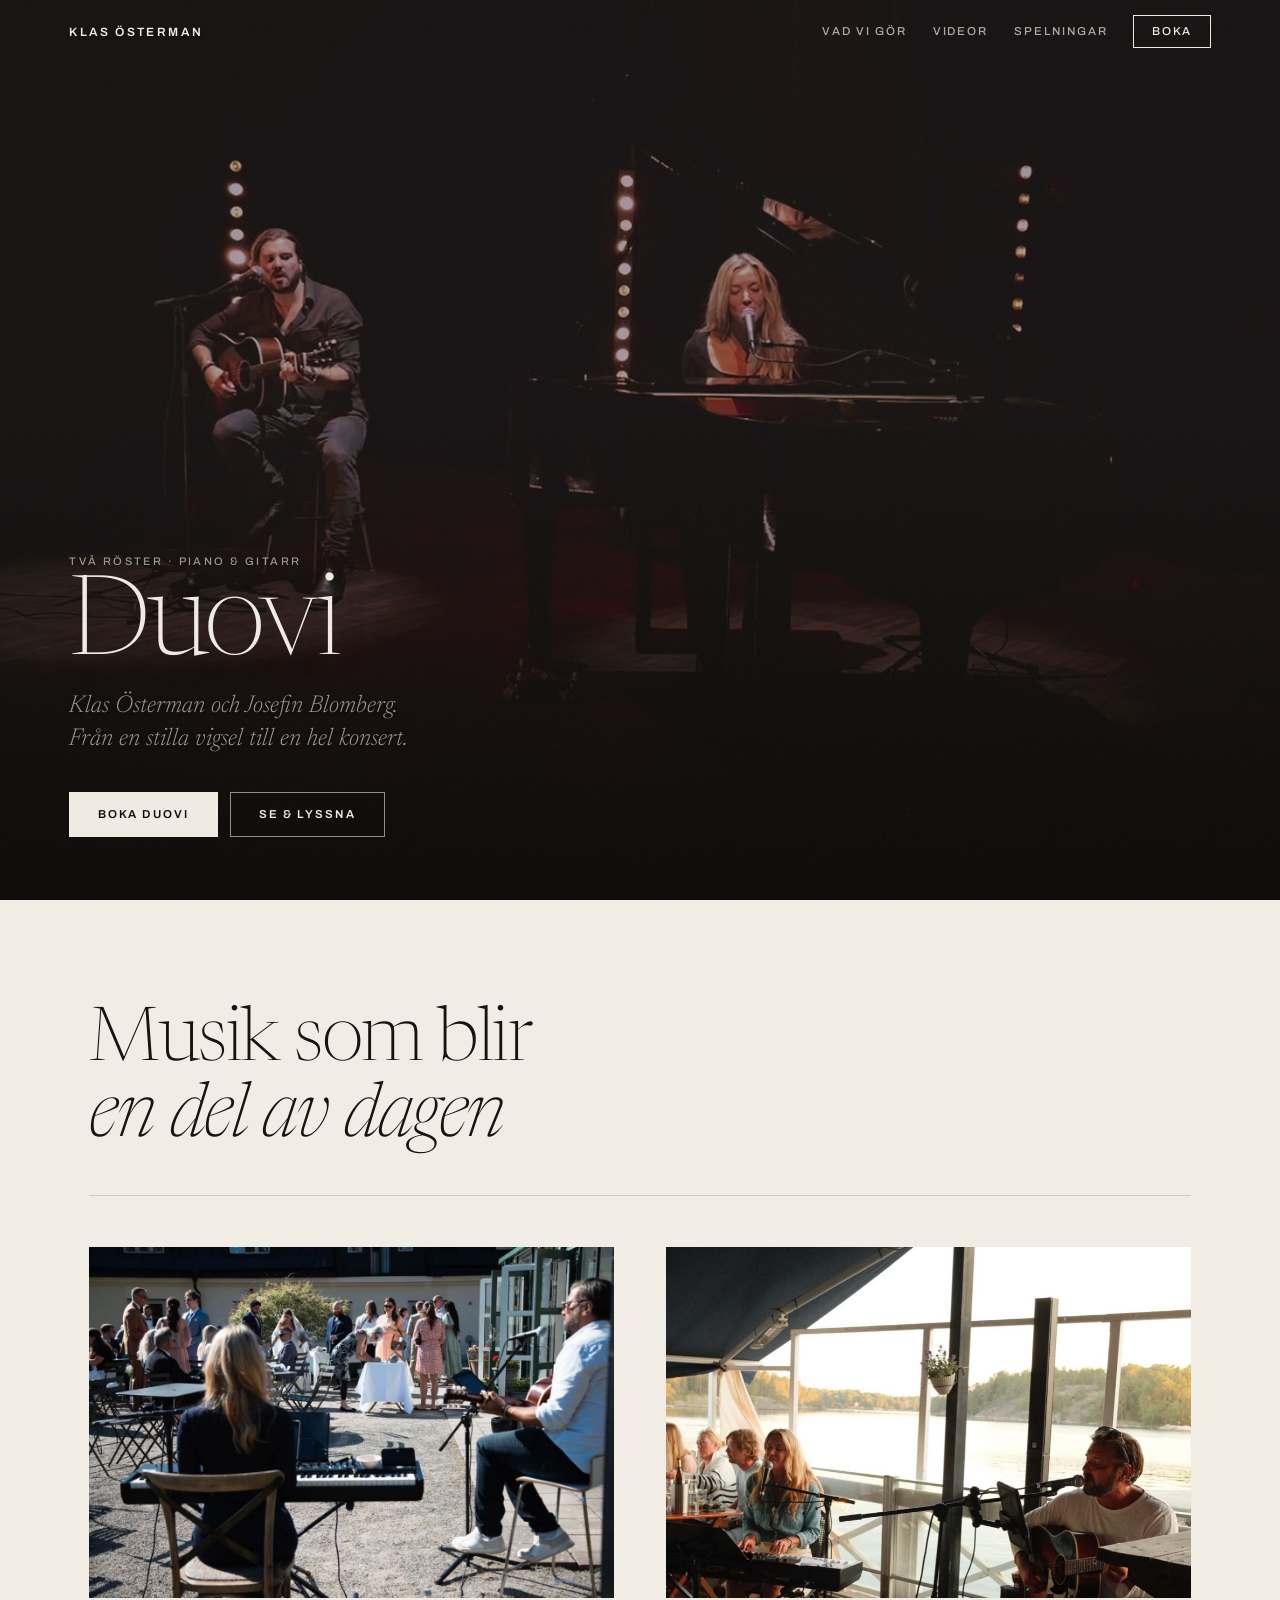
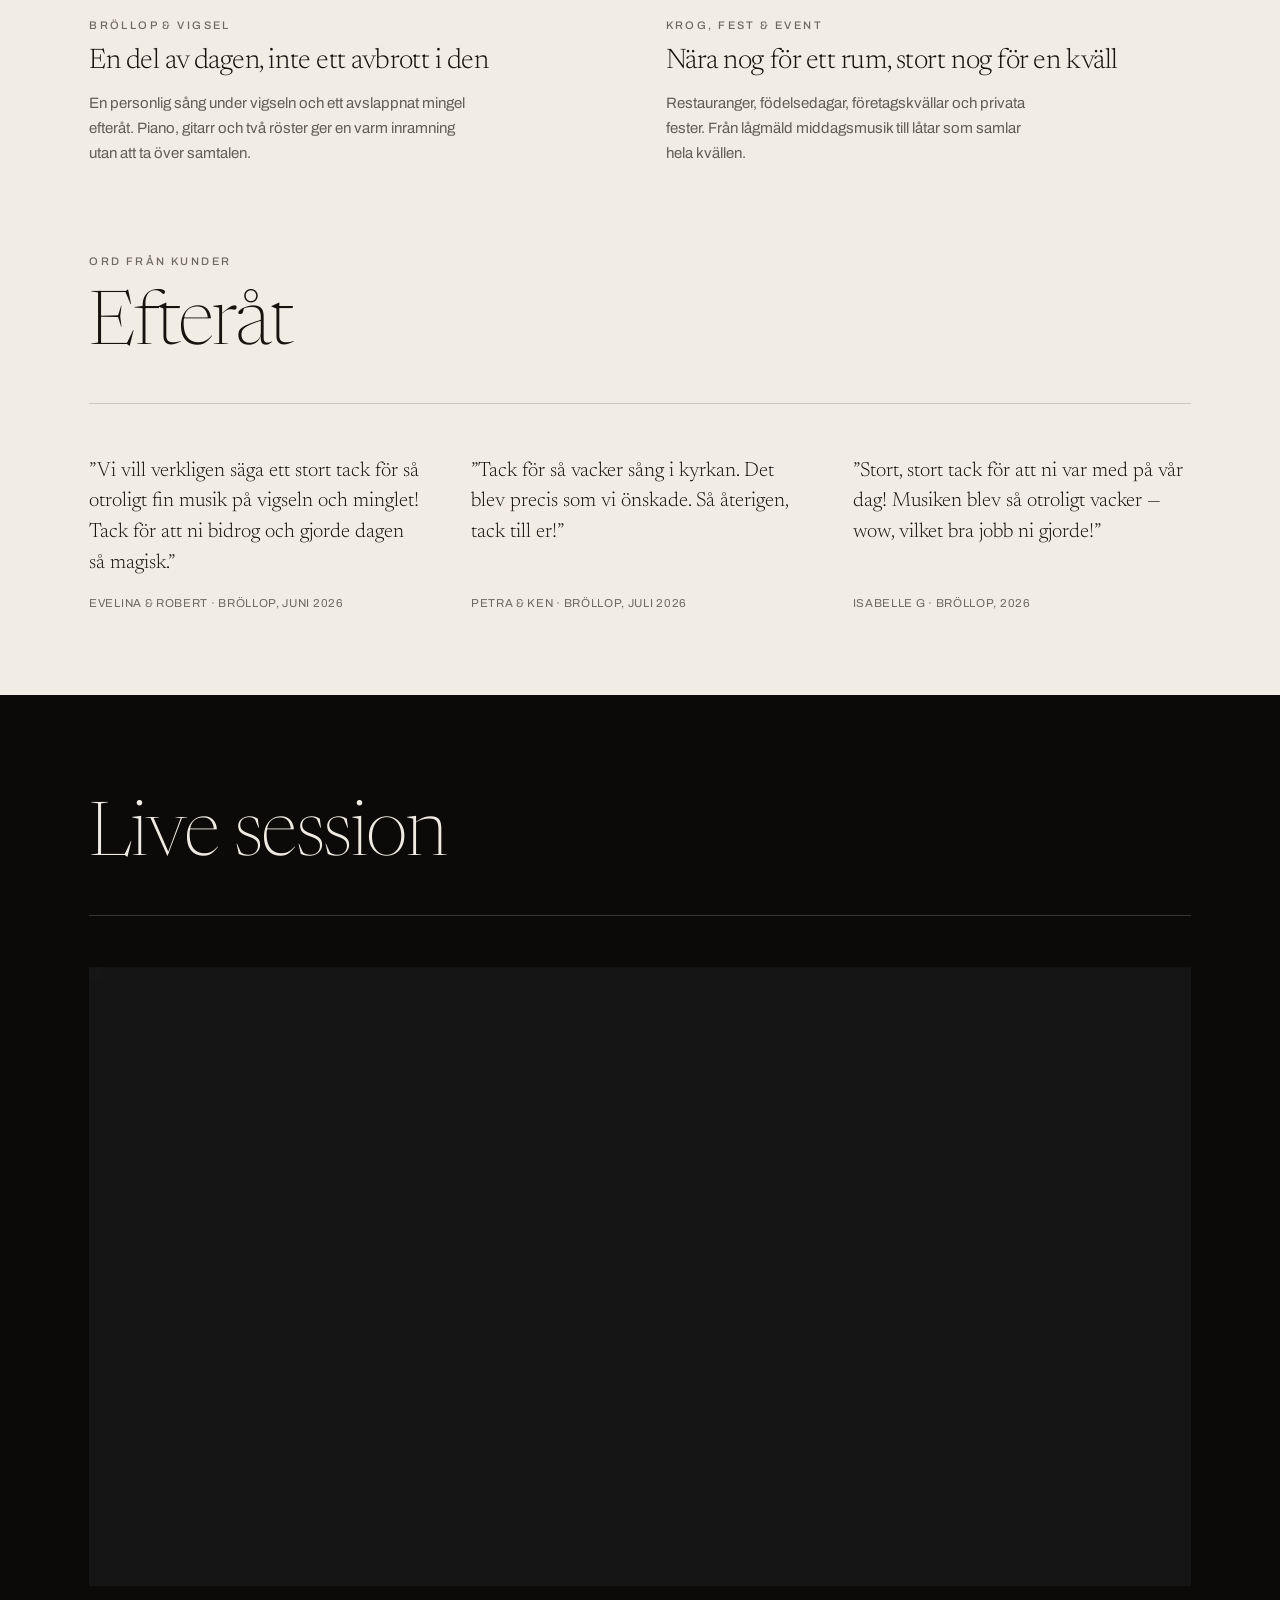
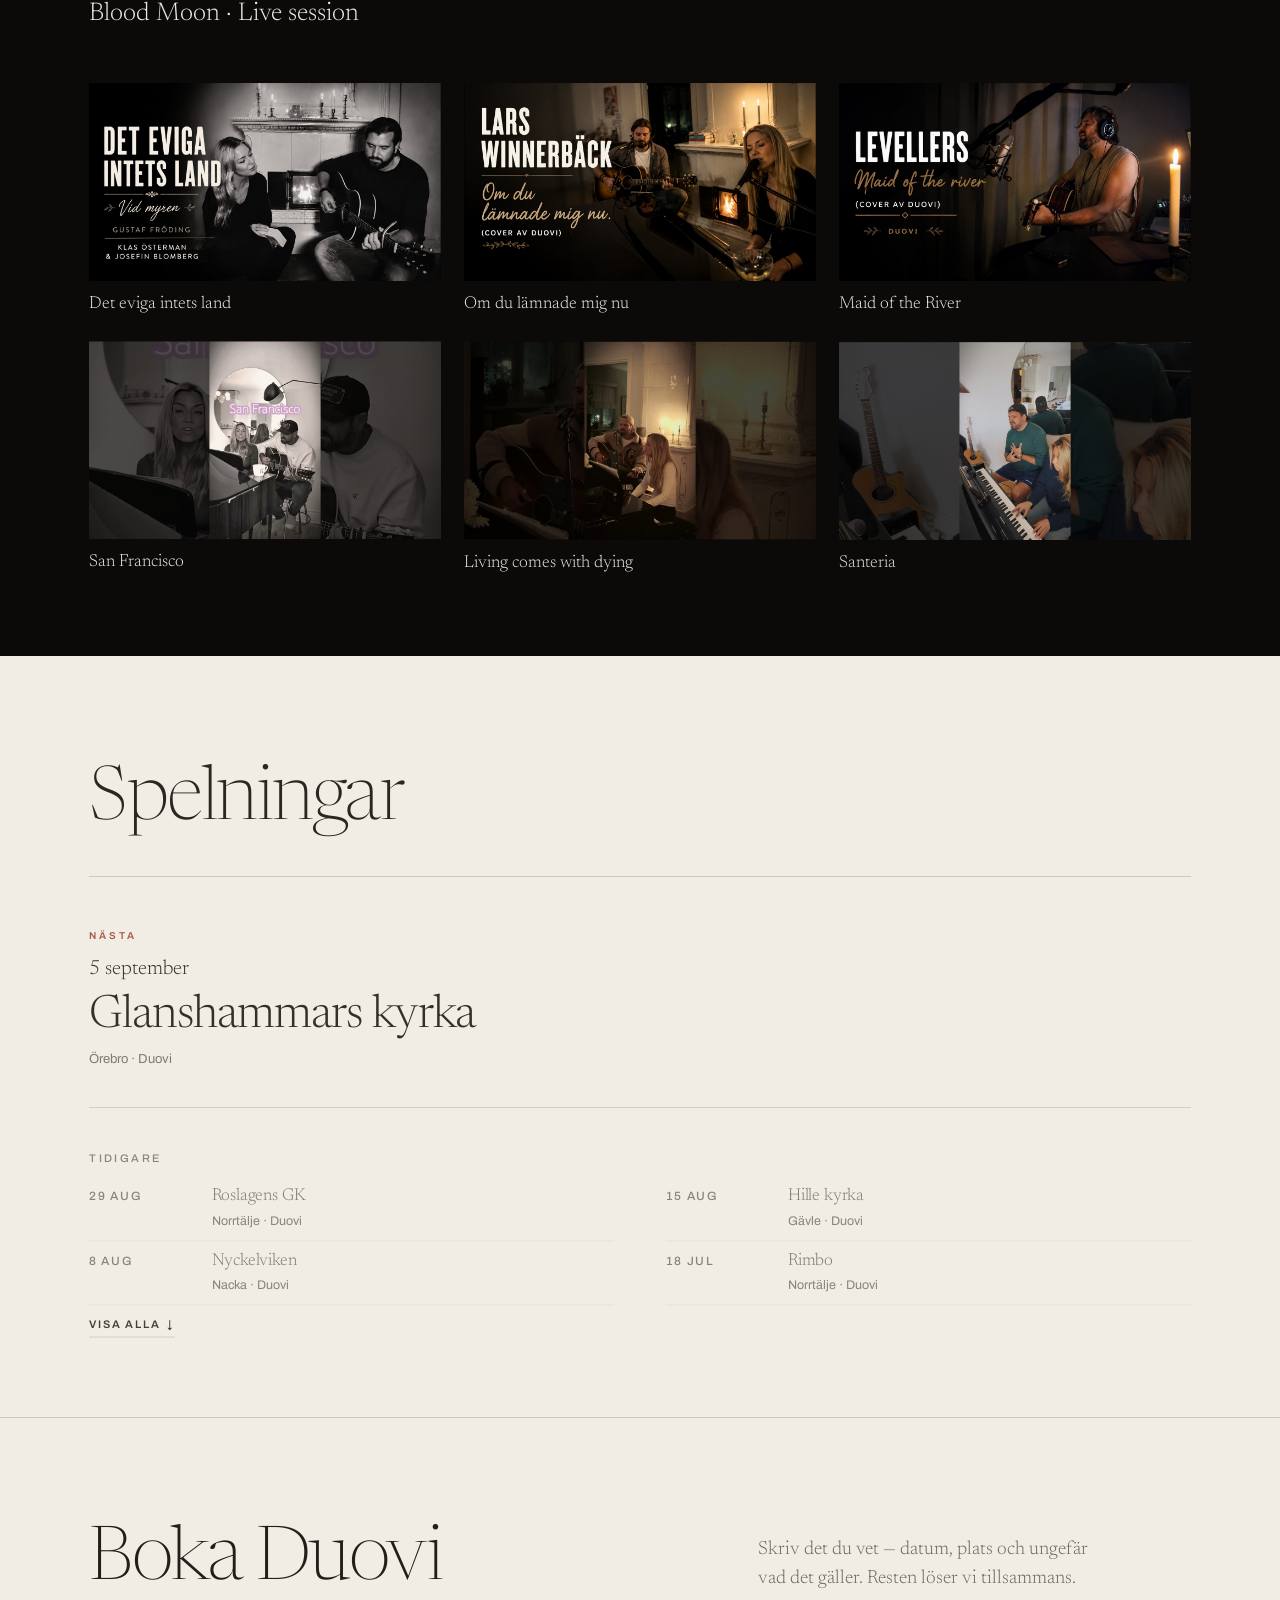
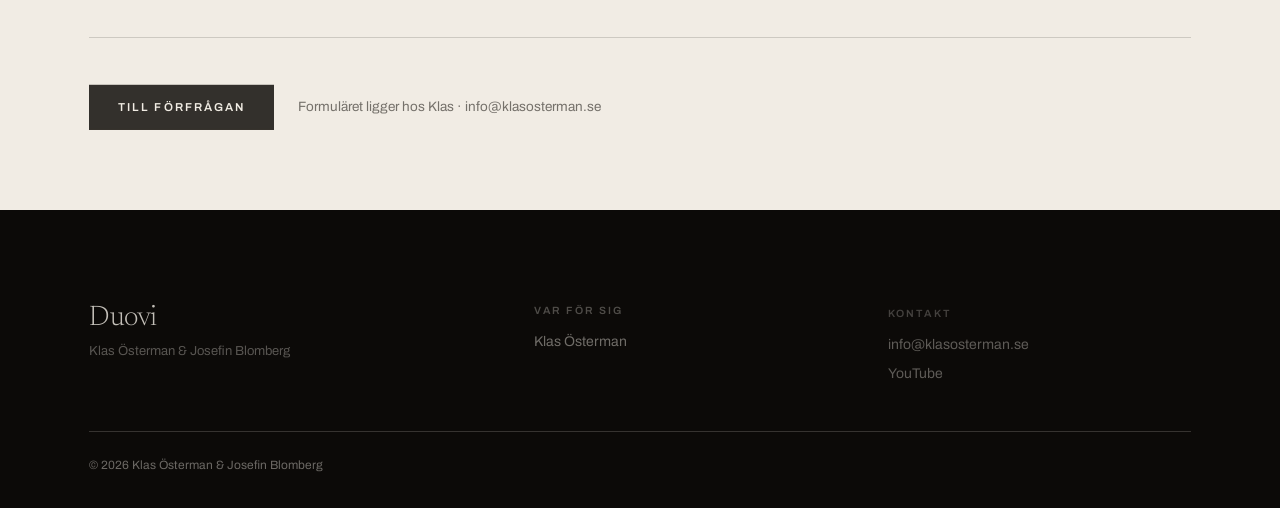
==== duo/index.html @ 9a435660 "Förenkla videostarten för Safari" ====
<!doctype html>
<!-- byggd ur mockups/duovi_m3.html · m3 · 2026-09-04T09:48:14.513Z -->
<!-- ============================================================================
     DUOVI — egen sida, i G:s formspråk.
     Joachim 2026-09-02, alternativ 1: "Duovi får en egen sida som båda
     artistsidorna länkar till." Fallen, citaten, de sex videorna och platserna
     bor här, en gång. Klas sida (kvall.html) har ett kort kapitel som pekar hit.
     Josefins sida är inte vår; när den finns länkar den hit på samma sätt.

     Huvudet (<head>) och skriptet är kvall.html:s ORDAGRANT — ändras de där ska
     de ändras här. Sidans egna regler ligger i ett andra <style>-block.
     Formuläret finns en gång, på Klas sida: kvall.html?form=Duovi#boka förväljer
     Duovi i "Önskat liveformat".
     Checken körs med   MALFIL=mockups/duovi.html node scripts/check.js
============================================================================ -->
<html lang="sv">
<head>
<meta charset="utf-8">
<meta name="viewport" content="width=device-width, initial-scale=1">
<title>Duovi — Klas Österman & Josefin Blomberg</title>
<meta name="description" content="Duovi — Klas Österman och Josefin Blomberg. Två röster, piano och gitarr. Bröllop, konsert, krog och event.">
<link rel="canonical" href="https://klasosterman.se/duovi/">
<link rel="icon" href="data:image/svg+xml,%3Csvg xmlns='http://www.w3.org/2000/svg' viewBox='0 0 32 32'%3E%3Crect width='32' height='32' fill='%230e0b09'/%3E%3Ctext x='16' y='24' font-family='Georgia,serif' font-size='23' fill='%23efe7d9' text-anchor='middle'%3EK%3C/text%3E%3C/svg%3E">
<link rel="stylesheet" href="../fonts/fonts.css">
<link rel="stylesheet" href="../fonts/fonts-b.css">
<style>
/* ===========================================================================
   1. GRUNDEN
   =========================================================================== */
:root{
  /* PAPPER & FILM — F:s färger, F:s växling. Joachim 2026-09-02: "Kombinationen
     av vita och svarta sektioner är väldigt ren, och jag gillar färgerna. Kan vi
     rikta vår sida mer åt det?" Talen nedan är F:s (mockups/omslag.html) ordagrant:
     varmt papper, varmt bläck, filmsvärta, och Klas egen terrakotta i två lägen —
     --ackd mätt ur duovi-scen.jpg (på film), --ack samma kulörton mörkad tills
     den bär text på papper.

     Filmen är förvalet (body). En sektion med klassen .pap vänder tokens till
     papper — se regeln under .sek. Komponenterna använder bara tokens, så samma
     CSS ritar båda. Undantaget är Spotify-plattan, som är svart på båda. */
  --mork:#0c0a08;
  --natt:var(--mork);
  --natt2:#161210;
  --ljusf:#f1ece4;                  /* film-ljuset, vänds aldrig (plattan) */
  --ljus:var(--ljusf);
  --ljus2:rgba(241,236,228,.62);
  --ljus3:rgba(241,236,228,.42);
  --lin:rgba(241,236,228,.18);
  --lin2:rgba(241,236,228,.09);
  --ackd:#b4786c;
  --glod:var(--ackd);

  --pap:#f1ece4;
  --pap2:#e8e1d6;
  --ink:#17130f;
  --ink2:rgba(23,19,15,.66);
  --ink3:rgba(23,19,15,.6);   /* F har .44 — 2,84:1 på papper; .6 bär 10,5 px */
  --linp:rgba(23,19,15,.16);
  --linp2:rgba(23,19,15,.09);
  --linp3:rgba(23,19,15,.065);      /* Tidigare-listans radlinjer: tio på ett ställe, ett steg svagare */
  --ack:#a0442f;

  --disp:'Newsreader',Georgia,'Times New Roman',serif;   /* B:s snitt, förval sedan 2026-09-03 */
  --blk:'Archivo Black','Archivo',Impact,sans-serif;
  --ui:'Archivo','Helvetica Neue',Helvetica,Arial,sans-serif;

  --max:1240px;
  --gut:clamp(20px,5.4vw,72px);
  --kant:max(var(--gut),calc((100vw - var(--max)) / 2 + var(--gut)));
  --skarv:clamp(60px,6.5vw,104px);
  --hdr:64px;
}

*{box-sizing:border-box}
/* Nativa hash-hopp (reduced motion, duovi → kvall.html#boka) ska inte landa under den fasta headern. */
section[id]{scroll-margin-top:var(--hdr)}
html{-webkit-text-size-adjust:100%}
body{
  margin:0;background:var(--natt);color:var(--ljus);
  font:400 16px/1.7 var(--ui);
  -webkit-font-smoothing:antialiased;-moz-osx-font-smoothing:grayscale;
  overflow-x:hidden;
}
img,video{display:block;max-width:100%;height:auto}
a{color:inherit;text-decoration:none}
button{font:inherit;color:inherit;background:none;border:0;padding:0;cursor:pointer}
::selection{background:var(--glod);color:var(--natt)}
:focus-visible{outline:2px solid var(--glod);outline-offset:3px}

/* Korn: rasterad bricka, inget blend-mode — samma skäl som i F, jankgrinden. */
.korn{position:fixed;inset:0;z-index:90;pointer-events:none;opacity:.05;
  background-image:url("data:image/svg+xml,%3Csvg xmlns='http://www.w3.org/2000/svg' width='160' height='160'%3E%3Cfilter id='n'%3E%3CfeTurbulence type='fractalNoise' baseFrequency='.86' numOctaves='3' stitchTiles='stitch'/%3E%3C/filter%3E%3Crect width='160' height='160' filter='url(%23n)'/%3E%3C/svg%3E")}

.wrap{max-width:var(--max);margin:0 auto;padding:0 var(--gut)}
.sek{padding:var(--skarv) 0}
/* PAPPERSSEKTIONEN. Vänder tokens; ingen komponent behöver egna pappersregler. */
.pap{--natt:var(--pap);--natt2:var(--pap2);--ljus:var(--ink);--ljus2:var(--ink2);
  --ljus3:var(--ink3);--lin:var(--linp);--lin2:var(--linp2);--glod:var(--ack);
  background:var(--natt);color:var(--ljus)}
.pap ::selection{background:var(--ink);color:var(--pap)}
/* Två pappersark efter varandra (Live → Om, som F:s Bio → Boka) skiljs av en hårlinje. */
.pap + .pap{border-top:1px solid var(--linp)}

/* ===========================================================================
   2. TYPOGRAFISKA ROLLER
   Fraunces bär rubriker, namn, citat och ingresser. Archivo bär allt som ska
   göras: menyn, etiketter, brödtext, knappar. Kursiven är Fraunces enda
   betoning och används en gång per rubrik, aldrig i löptext.
   =========================================================================== */
.et{display:block;font:500 11px/1 var(--ui);letter-spacing:.22em;text-transform:uppercase;
  color:var(--ljus3)}
.rub{margin:.3em 0 0;font:200 clamp(40px,5.8vw,78px)/1.02 var(--disp);letter-spacing:-.02em;
  text-wrap:balance}   /* "Samma låtar, / tre uppsättningar" — inte "tre / uppsättningar" */
.rub em{font-style:italic;font-weight:200}
.ing{margin:0;font:300 clamp(18px,1.5vw,21px)/1.5 var(--disp);color:var(--ljus2);max-width:44ch;
  text-wrap:balance}
.shd{display:grid;grid-template-columns:1fr minmax(240px,.7fr);gap:18px clamp(24px,4vw,64px);
  align-items:end;padding-bottom:clamp(24px,3vw,40px);border-bottom:1px solid var(--lin)}
.shd .ing{padding-bottom:.35em}

/* ===========================================================================
   3. HEADER
   =========================================================================== */
#hdr{position:fixed;top:0;left:0;right:0;z-index:70;height:var(--hdr);
  display:flex;align-items:center;gap:20px;padding:0 var(--gut);   /* kanten, inte spalten — Klas 2026-09-04: texten ner till vänster som i A */
  border-bottom:1px solid transparent;
  transition:background .5s ease,border-color .5s ease}
/* F:s regel: papper över allt efter heron — även över filmbanden. */
#hdr.fast{background:var(--pap);color:var(--ink);border-bottom-color:var(--linp)}
#hdr .m{font:600 12px/1 var(--ui);letter-spacing:.2em;text-transform:uppercase;
  margin-right:auto;white-space:nowrap;
  opacity:0;pointer-events:none;transition:opacity .45s ease}
#hdr.fast .m{opacity:1;pointer-events:auto}
#hdr nav{display:flex;align-items:center;gap:clamp(14px,2vw,32px)}
#hdr nav a{position:relative;font:500 11.5px/1 var(--ui);letter-spacing:.17em;
  text-transform:uppercase;opacity:.7;transition:opacity .25s}
#hdr nav a:hover,#hdr nav a.pa{opacity:1}
#hdr nav a.pa::after{content:"";position:absolute;left:0;right:0;bottom:-8px;height:1px;background:var(--ackd)}
#hdr.fast nav a.pa::after{background:var(--ack)}
#hdr .bok{border:1px solid currentColor;padding:10px 18px;opacity:1;
  transition:background .35s,color .35s,border-color .35s}
#hdr .bok::after{display:none}
#hdr .bok:hover{background:var(--ljusf);color:var(--mork)}
#hdr.fast .bok:hover{background:var(--ink);color:var(--pap)}
@media(max-width:820px){#hdr nav a:not(.bok){display:none}}
/* Hamburgermenyn — bara under 820 px (Klas 2026-09-04: "På mobilen: hur gör vi med meny? Kanske en
   hamburgermeny?"). Knappen Meny står bredvid Boka; lagret är sidans mörka ton med samma länkar i
   Newsreader, klonade ur headern så listan har EN källa. Stänger på länk, kryss och Esc. */
#hdr .meny{display:none;align-items:center;gap:10px;height:44px;padding:0 4px;
  font:500 11.5px/1 var(--ui);letter-spacing:.17em;text-transform:uppercase;
  background:none;border:0;color:inherit;cursor:pointer;-webkit-tap-highlight-color:transparent}
#hdr .meny i{display:block;width:18px;height:9px;border-top:1.5px solid currentColor;border-bottom:1.5px solid currentColor}
@media(max-width:820px){#hdr .meny{display:inline-flex}}
.lager{position:fixed;inset:0;z-index:90;display:none;flex-direction:column;background:var(--natt);color:var(--ljus);
  padding:0 var(--gut) 40px;overflow:auto}
.lager.pa{display:flex}
html.meny-oppen{overflow:hidden}
.lager .ltopp{display:flex;align-items:center;justify-content:space-between;height:var(--hdr);flex:none}
.lager .lm{font:600 12px/1 var(--ui);letter-spacing:.2em;text-transform:uppercase;color:inherit;white-space:nowrap}
.lager .lstang{display:inline-flex;align-items:center;gap:9px;height:44px;padding:0 4px;
  font:500 11.5px/1 var(--ui);letter-spacing:.17em;text-transform:uppercase;
  background:none;border:0;color:inherit;cursor:pointer;-webkit-tap-highlight-color:transparent}
.lager .lstang svg{width:14px;height:14px;display:block}
.lager nav{display:flex;flex-direction:column;align-items:flex-start;gap:4px;margin-top:clamp(28px,8vh,64px)}
.lager nav a{font:300 clamp(34px,9vw,48px)/1.15 var(--disp);letter-spacing:-.02em;color:inherit;padding:6px 0}
.lager nav a.bok{margin-top:clamp(24px,6vh,44px);font:500 12px/1 var(--ui);letter-spacing:.2em;text-transform:uppercase;
  border:1px solid rgba(239,231,217,.6);padding:14px 22px}

/* ===========================================================================
   4. KNAPPAR OCH LÄNKAR
   =========================================================================== */
.knapp{display:inline-flex;align-items:center;gap:.7em;font:600 11.5px/1 var(--ui);
  letter-spacing:.18em;text-transform:uppercase;padding:16px 28px;
  border:1px solid var(--ljus);color:var(--ljus);
  transition:background .3s,color .3s,border-color .3s}
.knapp.fyll{background:var(--ljus);color:var(--natt)}
.knapp.fyll:hover{background:transparent;color:var(--ljus)}
.knapp:not(.fyll):hover{background:var(--ljus);color:var(--natt)}
.tlink{display:inline-flex;align-items:center;gap:.55em;font:600 11px/1 var(--ui);
  letter-spacing:.17em;text-transform:uppercase;padding-bottom:6px;
  border-bottom:1px solid var(--lin);transition:color .3s,border-color .3s}
.tlink:hover{color:var(--glod);border-bottom-color:var(--glod)}
.pil{display:inline-block;transition:transform .35s cubic-bezier(.2,.7,.3,1)}
a:hover .pil,button:hover .pil{transform:translateX(5px)}

/* ===========================================================================
   5. HERO — solnedgången
   Namnet på en rad i gemener, payoffen i kursiv under. Två handlingar och
   inget mer: lyssna eller boka. NÄSTA-notisen till höger finns i markupen men
   tar bort sig själv när ingen rad i spelningslistan är data-publik="ja" —
   samma mekanik som A och F, se skriptet.
   =========================================================================== */
.hero{position:relative;height:100vh;height:100svh;min-height:620px;display:flex;align-items:flex-end;
  overflow:hidden;background:var(--natt)}
.hero .bg{position:absolute;inset:-5%}
.hero .bg video,.hero .bg img{width:100%;height:100%;object-fit:cover;animation:kb 44s ease-in-out infinite alternate}
@keyframes kb{from{transform:scale(1)}to{transform:scale(1.07)}}
.hero::after{content:"";position:absolute;inset:0;z-index:2;pointer-events:none;
  background:linear-gradient(rgba(12,10,8,.34),rgba(12,10,8,.3) 45%,rgba(12,10,8,.82) 82%,var(--natt) 99%)}
.hero .in{position:relative;z-index:3;width:100%;padding:0 var(--gut) clamp(44px,7vh,84px);   /* A:s luft, som kvall sedan 2026-09-04 */
  display:grid;grid-template-columns:minmax(0,1fr) auto;gap:24px clamp(24px,4vw,64px);align-items:end}
.hero .et{color:var(--ljus2);text-shadow:0 1px 3px rgba(0,0,0,.6)}
/* Två rader, efternamnet kursivt — B:s .hnamn/.hnamn em ordagrant (vikt, spärr, radavstånd,
   kursivens -.02em). Klas via Joachim 2026-09-03: "gillar att Klas Österman visade på två
   rader, kursivt på en rad, precis som i B-versionen." Graden är G:s. Duovi har inget em. */
.hero h1 em{display:block;font-style:italic;font-weight:200;margin-left:-.02em}
.hero h1{margin:max(.1em,10px) 0 0;font:200 clamp(52px,8.6vw,126px)/.92 var(--disp);letter-spacing:-.032em;
  text-shadow:0 2px 30px rgba(0,0,0,.4)}
.hero .front{margin:.45em 0 0;font:300 clamp(19px,1.9vw,27px)/1.35 var(--disp);font-style:italic;
  color:var(--ljus2);max-width:30ch;text-wrap:balance;text-shadow:0 1px 3px rgba(0,0,0,.6)}
.hero .cta{display:flex;gap:12px;flex-wrap:wrap;margin-top:clamp(24px,2.8vw,38px)}
.hero .knapp{background:rgba(12,10,8,.24);border-color:rgba(239,231,217,.6)}
.hero .knapp:hover{background:var(--ljus);color:var(--natt);border-color:var(--ljus)}
.hero .knapp.fyll{background:var(--ljus);color:var(--natt);border-color:var(--ljus)}
.hero .knapp.fyll:hover{background:transparent;color:var(--ljus)}
.hero .notis{text-align:right;padding-bottom:6px;text-shadow:0 1px 3px rgba(0,0,0,.7)}
.hero .notis .n1{display:block;margin-bottom:8px;font:500 10px/1 var(--ui);letter-spacing:.32em;
  text-transform:uppercase;color:var(--glod)}
.hero .notis .n2{display:block;font:300 clamp(17px,1.5vw,21px)/1.3 var(--disp)}
.hero .notis .n3{display:block;margin-top:4px;font:400 12.5px/1.4 var(--ui);color:var(--ljus3)}
/* A:s hero-layout, Joachim 2026-09-03: "samma layout som A-versionen, med lyssna-knappen
   till höger, och återställ det övriga innehållet." Tre band som i helhet4: namn + notis,
   en linje, payoff till vänster och knappen till höger. Måtten är A:s (.hr, .topp, .under);
   payoffen i A:s grad och i Archivo, som A:s Switzer — liten text på rörlig video ska inte
   vara tunn serif. Bara Klas sida bär .linje; Duovi-sidans hero är oförändrad. */
.hero.linje .in{display:block}
.hero .topp{display:flex;justify-content:space-between;align-items:flex-end;gap:28px}
.hero .hr{border:0;border-top:1px solid rgba(239,231,217,.28);margin:26px 0 9px;transform-origin:left}
.hero .under{display:flex;justify-content:space-between;align-items:flex-start;gap:28px;flex-wrap:wrap}
/* Payoffen i B:s sättning (.hmeta .front ordagrant: Newsreader 300, 16–20 px, ljus2) sedan
   2026-09-03 — sessionens rekommendation, Joachim: "Ja, jag vill gärna se det." Archivo,
   som den var, ligger kvar bakom ?payoff=ui; ?payoff=prov ger väljaren. Vid 14 px blev
   tunn text otydlig på video i A:s historia; vid B:s grad håller den. */
.hero .under .front{margin:0;font:300 clamp(16px,1.45vw,20px)/1.5 var(--disp);font-style:normal;
  letter-spacing:0;color:var(--ljus2);max-width:56ch;text-wrap:pretty}
html[data-payoff="ui"] .hero .under .front{font:400 clamp(13px,1.25vw,14.5px)/1.45 var(--ui);
  letter-spacing:.01em;max-width:60ch}
.typrov.payprov{bottom:64px}
.hero .under .cta{margin-top:5px;margin-left:auto;justify-content:flex-end}
@media(max-width:820px){
  .hero .in{grid-template-columns:1fr}
  .hero .notis{text-align:left}
  .hero .topp{flex-direction:column;align-items:flex-start;gap:18px}
}

/* ===========================================================================
   6. LYSSNA — spelaren i en lyft platta, kanalerna som en rad
   =========================================================================== */
/* Plattan ÄR sektionen. Joachim 2026-09-02: vänsterspalten med fyra
   företagsnamn i rubrikstorlek var sidans svagaste yta — utgångar satta som
   innehåll. Nu: rubrik, plattan i full bredd, kanalerna som en tyst rad under.
   Spotify-inbäddningen är hans beslut; det enda som ändrats är vad som står
   runt den. */
.splat{background:var(--mork);color:var(--ljusf);padding:clamp(16px,1.8vw,22px);
  margin-top:clamp(28px,3.4vw,48px)}
.spwrap{height:352px}
.spwrap iframe{width:100%;height:100%;border:0;display:block}
.tyst{display:flex;flex-wrap:wrap;gap:8px 26px;margin-top:22px}
.tyst a{font:400 13px/1 var(--ui);color:var(--ljus3);padding-bottom:3px;
  border-bottom:1px solid transparent;transition:color .25s,border-color .25s}
.tyst a:hover{color:var(--glod);border-bottom-color:var(--glod)}

/* ===========================================================================
   7. SE — rutnät med ett stort kort. Ingen remsa, inget lås.
   =========================================================================== */
.se .rut{display:grid;grid-template-columns:repeat(3,1fr);gap:clamp(16px,2vw,30px) clamp(14px,1.8vw,26px);
  margin-top:clamp(32px,4vw,56px)}
.se .kort:first-child{grid-column:span 2;grid-row:span 2}
@media(max-width:760px){
  .se .rut{grid-template-columns:1fr 1fr}
  .se .kort:first-child{grid-column:span 2;grid-row:auto}
}
@media(max-width:480px){.se .rut{grid-template-columns:1fr}.se .kort:first-child{grid-column:auto}}
.kort{position:relative;display:block;text-align:left}
.kort .ram{display:block;position:relative;overflow:hidden;background:#181410;aspect-ratio:16/9}
/* Det stora kortet är en flexkolumn: ramen tar höjden som blir över när titeln
   fått sin. aspect-ratio släpps — med height:100% räknade den fram en BREDD
   (914 px i ett 720 px kort) och stack ut under grannarna. Mätt i skärmdump. */
.se .kort:first-child{display:flex;flex-direction:column}
.se .kort:first-child .ram{flex:1 1 auto;min-height:0;aspect-ratio:auto}
.se .kort:first-child .kt{flex:none}
.kort img{width:100%;height:100%;object-fit:cover;transition:transform .9s cubic-bezier(.2,.7,.3,1)}
.kort:hover img{transform:scale(1.035)}
.kort .ram::after{content:"";position:absolute;inset:0;
  background:linear-gradient(180deg,transparent 55%,rgba(12,10,8,.7));opacity:0;transition:opacity .4s}
.kort:hover .ram::after{opacity:1}
.kort .sp{position:absolute;left:0;bottom:0;z-index:2;padding:16px 18px;
  font:600 10.5px/1 var(--ui);letter-spacing:.22em;text-transform:uppercase;color:var(--ljus);
  opacity:0;transform:translateY(6px);transition:opacity .35s,transform .35s}
.kort:hover .sp{opacity:1;transform:none}
/* Utan hover (telefon, surfplatta) finns ingen ruta att vara över — då står Spela och mörkningen alltid. */
@media(hover:none){.kort .sp{opacity:1;transform:none}.kort .ram::after{opacity:1}}
.kort .kt{display:block;margin-top:12px;font:300 clamp(16px,1.35vw,20px)/1.3 var(--disp);
  transition:color .3s}
.se .kort:first-child .kt{font-size:clamp(20px,2vw,28px)}
.kort:hover .kt{color:var(--glod)}

/* ===========================================================================
   8. LIVE — nästa, tidigare, tre uppsättningar
   =========================================================================== */
.live .tva{margin-top:clamp(32px,4vw,56px)}
.gig{display:grid;grid-template-columns:clamp(84px,8vw,110px) minmax(0,1fr);gap:4px 20px;
  align-items:baseline;padding:14px 0;border-top:1px solid var(--lin2)}
.gig .d{font:500 12px/1.5 var(--ui);letter-spacing:.14em;text-transform:uppercase;color:var(--ljus3);white-space:nowrap}
.gig .v{font:300 clamp(18px,1.6vw,22px)/1.25 var(--disp);letter-spacing:-.01em}
.gig .m{grid-column:2;font:400 12.5px/1.45 var(--ui);color:var(--ljus3)}
.gig.next{grid-template-columns:1fr;gap:10px;padding:0 0 clamp(24px,3vw,40px);border-top:0;
  border-bottom:1px solid var(--lin)}
.gig.next .chip{display:inline-block;margin-bottom:6px;font:600 10px/1 var(--ui);letter-spacing:.3em;
  text-transform:uppercase;color:var(--glod)}
/* Datumet i bläck, inte grått: det enda i raden besökaren behöver ska inte vara
   det svagaste. Joachim 2026-09-02 ("Gör det första steget"), i stället för B:s
   fyllda bricka och färgade datum. */
.gig.next .d{font:300 clamp(18px,1.6vw,22px)/1.2 var(--disp);letter-spacing:0;text-transform:none;color:var(--ljus)}
.gig.next .v{font-size:clamp(30px,3.6vw,50px);line-height:1.05;letter-spacing:-.022em}
.gig.next .m{grid-column:1;font-size:13px}
.tidigare{margin-top:clamp(28px,3.4vw,48px)}
.tidigare .et{margin-bottom:12px}
.tidigare .lista{display:grid;grid-template-columns:1fr 1fr;column-gap:clamp(28px,4vw,64px)}
@media(max-width:700px){.tidigare .lista{grid-template-columns:1fr}}
/* Tidigare: linjen under raden, inte över — första raden får ingen egen kant mot
   rubriken. Och ett steg svagare: tio rader i två spalter är tjugo linjer. */
.tidigare .gig{padding:10px 0;border-top:0;border-bottom:1px solid var(--linp3)}
.tidigare .gig .v{font-size:clamp(16px,1.35vw,19px);color:var(--ljus2)}
/* Tidigare: fyra + "Visa alla" är förvalet sedan 2026-09-03 kväll (Joachim: "Kör fyra +
   visa alla som förval"). ?tidigare=alla|stangd de andra, ?tidigare=prov väljaren (&tid=).
   Joachim 2026-09-03: "tidigare spelningar inte ska vara utvecklat från början". Klas
   sa samma dag att "Var vi spelat" blir fel med Nästa under. Fyra, inte tre: listan är två
   spalter, tre lämnar ett hål. Knappen är .tlink som "Läs mer om Duovi" och försvinner
   och växlar: fäller ut och fäller ihop igen (Joachim: "man måste kunna trycka
   tillbaka den in också"). */
.tidmer{display:none;background:none;color:inherit;cursor:pointer;margin-top:14px}
html[data-tidigare="fyra"] .tidigare:not(.oppen) .lista .gig:nth-child(n+5){display:none}
html[data-tidigare="stangd"] .tidigare:not(.oppen) .lista,
html[data-tidigare="stangd"] .tidigare:not(.oppen) .et{display:none}
html[data-tidigare="stangd"] .tidigare:not(.oppen) .tidmer{margin-top:0}
html[data-tidigare] .tidigare .tidmer{display:inline-flex}
.tidigare.oppen .tidmer .pil.ned{transform:rotate(180deg)}
.tidigare.oppen .tidmer:hover .pil.ned{transform:rotate(180deg) translateY(4px)}
.tidmer:hover .pil.ned{transform:translateY(4px)}
.typrov.tidprov{bottom:112px}
.tomspel{display:none;padding:clamp(24px,3vw,40px);border:1px solid var(--lin)}
.tomspel p{margin:0 0 20px;font:300 clamp(19px,1.9vw,25px)/1.4 var(--disp);max-width:34ch}
.live.tom .gig.next{display:none}
.live.tom .tomspel{display:block}

.fmt{margin-top:clamp(64px,8vw,120px)}
.fmt .rad{display:grid;grid-template-columns:repeat(3,1fr);gap:clamp(24px,3.4vw,56px);
  margin-top:clamp(28px,3.4vw,48px)}
@media(max-width:760px){.fmt .rad{grid-template-columns:1fr}}
.frad{padding-top:22px}   /* kolumnernas övre kant borta — rubriklinjen räcker */
.frad .no{display:block;font:500 11px/1 var(--ui);letter-spacing:.22em;color:var(--ljus3)}
.frad h4{margin:.9em 0 .5em;font:300 clamp(26px,2.6vw,36px)/1.08 var(--disp);letter-spacing:-.018em}
.frad p{margin:0;font:400 15px/1.66 var(--ui);color:var(--ljus2);max-width:34ch;text-wrap:pretty}

/* ===========================================================================
   9. DUOVI — scenen. Öppen. Bara de extra videorna är hopfällda.
   =========================================================================== */
.duovi{background:var(--mork);color:var(--ljusf)}
.duohero{position:relative;min-height:clamp(420px,58vh,620px);display:flex;align-items:flex-end;overflow:hidden}
.duohero .bg{position:absolute;inset:0}
.duohero .bg img{width:100%;height:100%;object-fit:cover;object-position:50% 40%}
.duohero .skym{position:absolute;inset:0;
  background:linear-gradient(180deg,var(--natt) 0%,rgba(12,10,8,.15) 34%,rgba(12,10,8,.3) 60%,var(--natt) 100%)}
.duohin{position:relative;width:100%;padding:clamp(80px,12vw,160px) var(--kant) clamp(28px,3vw,44px)}
/* Rubriken i samma skala som Lyssna/Se/Live — inte större än namnet i heron.
   Joachim 2026-09-02: sidan är Klas, Duovi är ett kapitel. */
.duohin h2{margin:.3em 0 0;font:200 clamp(40px,5.8vw,78px)/1.02 var(--disp);letter-spacing:-.02em}
.duoin{padding:clamp(28px,3vw,44px) var(--kant) clamp(60px,6.5vw,104px)}
.duoin .lead{display:grid;grid-template-columns:minmax(0,1.1fr) minmax(0,.9fr);gap:clamp(24px,4vw,64px);
  align-items:end}
@media(max-width:860px){.duoin .lead{grid-template-columns:1fr}}
.duoin .lead p{margin:0;font:300 clamp(22px,2.3vw,32px)/1.32 var(--disp);letter-spacing:-.012em;max-width:26ch;text-wrap:balance}
.duoin .lead .akt{display:flex;gap:12px 24px;align-items:center;flex-wrap:wrap;justify-content:flex-start}
@media(min-width:861px){.duoin .lead .akt{justify-content:flex-end}}

.duofilm{margin-top:clamp(40px,5vw,72px)}
/* Duken (duovi.html) är ett stort .kort sedan 2026-09-02 — reglerna ligger i
   den filens eget stilblock. Text i bilden, gradient och "Se hela videon" är borta. */

/* ===========================================================================
   10. OM — skymningen. En bild, tre stycken.
   =========================================================================== */
.om .tva{display:grid;grid-template-columns:minmax(0,.8fr) minmax(0,1.2fr);gap:clamp(30px,5vw,88px);align-items:center}
@media(max-width:820px){.om .tva{grid-template-columns:1fr}}
.om .ph{display:block;overflow:hidden;background:#181410}
.om .ph img{width:100%;aspect-ratio:4/5;object-fit:cover;object-position:50% 30%}
.om .rub{margin-bottom:.5em}
.om .stor{margin:0 0 1em;font:300 clamp(21px,2.1vw,29px)/1.4 var(--disp);letter-spacing:-.01em;max-width:32ch;text-wrap:balance}
.om p{font:400 15.5px/1.72 var(--ui);color:var(--ljus2);max-width:46ch;text-wrap:pretty;margin:0 0 1em}

/* ===========================================================================
   11. BOKA — papperet. Sidans enda ljusa yta, för det enda man ska göra.
   =========================================================================== */
.fgrid{display:grid;grid-template-columns:1fr 1fr;gap:clamp(22px,2.8vw,38px) clamp(24px,3.4vw,48px);
  margin-top:clamp(32px,4vw,56px)}
@media(max-width:700px){.fgrid{grid-template-columns:1fr}}
.fgrid .full{grid-column:1/-1}
.fgrid label{display:block;font:600 10.5px/1 var(--ui);letter-spacing:.2em;text-transform:uppercase;
  color:var(--ink3);margin-bottom:11px}
.fgrid input,.fgrid select,.fgrid textarea{width:100%;background:transparent;border:0;
  border-bottom:1px solid var(--linp);padding:10px 0;font:400 16.5px/1.5 var(--ui);color:var(--ink);
  border-radius:0;transition:border-color .3s}
.fgrid textarea{resize:vertical}
.fgrid select{-webkit-appearance:none;appearance:none;
  background-image:linear-gradient(45deg,transparent 50%,var(--ink3) 50%),linear-gradient(135deg,var(--ink3) 50%,transparent 50%);
  background-position:calc(100% - 9px) calc(50% + 1px),calc(100% - 4px) calc(50% + 1px);
  background-size:5px 5px,5px 5px;background-repeat:no-repeat}
.fgrid input:focus,.fgrid select:focus,.fgrid textarea:focus{outline:0;border-bottom-color:var(--ink)}
.fslut{display:flex;gap:22px;align-items:center;flex-wrap:wrap;margin-top:8px}
.fine{font:400 12.5px/1.5 var(--ui);color:var(--ink3)}

/* ===========================================================================
   12. FOTEN
   =========================================================================== */
footer{padding:clamp(56px,7vw,104px) 0 34px}
/* Foten skuren 2026-09-02 (Joachim: "Skär det"): Lyssna-kolumnen borta (samma fyra länkar
   står under Spotify-plattan), "Integritetspolicy" borta tills sidan finns.
   NYHETSBREVET TILLBAKA 2026-09-03 på Joachims ord: Klas "planerar att skicka ut den vid
   varje släpp och större offentliga spelningar". B:s .mailrow i G:s tokens; heroknappen
   pekar hit (#nyheter). Fältet har ingen tjänst bakom sig ännu — som i A och B. */
.mailrow{display:grid;grid-template-columns:minmax(0,1fr) minmax(300px,.92fr);
  gap:26px clamp(28px,4vw,64px);align-items:end;
  padding-bottom:clamp(38px,4.4vw,58px);border-bottom:1px solid var(--lin)}
@media(max-width:800px){.mailrow{grid-template-columns:1fr}}
.mailrow h4{margin:.3em 0 .5em;font:200 clamp(28px,3.4vw,46px)/1.06 var(--disp);letter-spacing:-.022em}
.mailrow p{margin:0;font:400 14.5px/1.6 var(--ui);color:var(--ljus2);max-width:40ch}
.mrow{display:flex;gap:12px;flex-wrap:wrap}
.mrow input{flex:1 1 200px;background:transparent;border:0;border-bottom:1px solid var(--lin);
  padding:13px 0;font:400 15px/1.4 var(--ui);color:var(--ljus);border-radius:0}
.mrow input::placeholder{color:var(--ljus3)}
.mrow input:focus{outline:0;border-bottom-color:var(--glod)}
.fcols{display:grid;grid-template-columns:minmax(0,1.3fr) repeat(2,minmax(0,1fr));gap:34px clamp(28px,4vw,64px);
  padding:0 0 clamp(38px,4.4vw,58px)}
.mailrow + .fcols{padding-top:clamp(38px,4.4vw,58px)}
.fcols > :last-child{grid-column:-2}
@media(max-width:760px){.fcols{grid-template-columns:1fr 1fr}}
.fm{font:300 clamp(24px,2.2vw,32px)/1 var(--disp);letter-spacing:-.015em}
.fmrad{margin-top:10px;font:400 13px/1.5 var(--ui);color:var(--ljus3)}
.fcols h5{margin:0 0 16px;font:600 10.5px/1 var(--ui);letter-spacing:.2em;text-transform:uppercase;color:var(--ljus3)}
.soc{display:flex;flex-direction:column;gap:9px}
.soc a{font:400 14px/1.4 var(--ui);color:var(--ljus2);transition:color .25s}
.soc a:hover{color:var(--glod)}
.legal{display:flex;justify-content:space-between;gap:16px;flex-wrap:wrap;padding-top:24px;
  border-top:1px solid var(--lin);font:400 12px/1.5 var(--ui);color:var(--ljus3)}

/* ===========================================================================
   13. SPELAREN — öppnar i lådan, helskärm på knappen. Joachim 2026-09-04: "Kör lådan
   som förval" (vänder 09-03:s "ska det öppnas upp i helskärm" — Klas hittade inte ut).
   Skälen: helskärm är något man ber om; lådan är det enda som ser lika ut på iPhone
   (ingen helskärm för div), på dator och när begäran nekas. Esc/Minimera i helskärm
   ger lådan tillbaka, Esc eller Stäng i lådan stänger.
   =========================================================================== */
.lb{position:fixed;inset:0;z-index:200;display:none;align-items:center;justify-content:center;
  background:rgba(8,6,5,.94);-webkit-backdrop-filter:blur(14px);backdrop-filter:blur(14px)}
.lb.pa{display:flex}
/* Lådan lämnar 140 px av höjden: knapparna står 56 px ovanför duken, och med 92vh hamnade de
   OVANFÖR vyn på en bred skärm (mätt i Brave 1568×769: y = −31). Det var Klas "inget sätt att
   stänga" när helskärmen nekats — den gamla Stäng-texten låg utanför bilden. */
.lb .duk3{position:relative;width:min(92vw,calc((100vh - 140px) * 16 / 9));aspect-ratio:16/9;background:#000}
/* Ramen fylls absolut. Mätt 2026-09-03: med height:100% mot #lbslot, som saknar höjd,
   föll ramen till förvalets 150 px och videon blev en remsa på 267×150 upptill — Joachims
   "visas på ett konstigt sätt". Fanns även i 92 %-lådan före helskärmen. */
.lb iframe{position:absolute;inset:0;width:100%;height:100%;border:0;display:block}
/* Knapparna: Helskärm/Minimera och Stäng — 44 px höga (touch), ikon + ord, alltid synliga.
   Klas via Joachim 2026-09-04: "inget sätt att stänga dem eller lämna helskärm" — den gamla
   Stäng-texten var 10,5 px ovanför lådan och försvann. I lådan ligger raden ovanför duken till
   höger; i helskärm (.ifs) mitt upptill, där YouTubes egna ikoner (titel till vänster, dela/
   senare till höger) inte ligger. .utan-fs: helskärm saknas för div (iOS Safari) — bara Stäng. */
.lb .knappar{position:absolute;top:-56px;right:0;display:flex;gap:8px;z-index:2}
.lb .knappar button{display:inline-flex;align-items:center;gap:9px;height:44px;padding:0 16px;
  font:600 11px/1 var(--ui);letter-spacing:.18em;text-transform:uppercase;color:var(--ljus);
  background:rgba(14,11,9,.72);border:1px solid rgba(239,231,217,.55);cursor:pointer;
  -webkit-tap-highlight-color:transparent;transition:background .2s,color .2s,border-color .2s}
.lb .knappar button:hover,.lb .knappar button:focus-visible{background:var(--ljus);color:var(--natt);border-color:var(--ljus);outline:0}
.lb .knappar svg{width:14px;height:14px;display:block;flex:none}
.lb .knappar .fsx{display:none}
.lb.ifs .knappar .fsi{display:none}
.lb.ifs .knappar .fsx{display:block}
.lb.utan-fs .knappar .fs{display:none}
.lb .duk3:fullscreen{width:100%;height:100%;aspect-ratio:auto}
.lb .duk3:-webkit-full-screen{width:100%;height:100%;aspect-ratio:auto}
.lb.ifs .knappar{top:14px;right:auto;left:50%;transform:translateX(-50%)}

/* Smal skärm: rubrikraderna på en spalt. */
@media(max-width:820px){
  .shd{grid-template-columns:1fr;align-items:start;gap:14px}
}

/* ===========================================================================
   14. RÖRELSE — startlägen. Sluttillståndet sätts alltid med .to().
   =========================================================================== */
.rv{opacity:0}
html.ingen-rorelse .rv{opacity:1}
@media(prefers-reduced-motion:reduce){
  .rv{opacity:1!important;transform:none!important}
  *{animation-duration:.001ms!important;transition-duration:.001ms!important}
}
/* ===========================================================================
   15. TYPSNITTSPROVET — B:s snitt i G. Klas 2026-09-03: "Tyckte B var nice i
   fonten." Joachim: "ta font från version B och lägga in den i den senaste",
   och samma dag "Kör Newsreader som förval i G". Därför är grunden (:root
   --disp, vikterna 200 på de stora raderna) numera B:s; Fraunces finns kvar
   bara som jämförelse. Layouten rörs inte — bara snittet och dess vikter:
     ?ty=fr   Fraunces, som G var till 2026-09-03 (vikt 300/400).
     ?ty=bbb  B:s tre roller ordagrant: dessutom Archivo Black på wordmarken,
              datumen, kapitelnumren och namnet i foten (B:s --blk).
   ?ty=prov ger väljaren, &snitt=<läge> förväljer. ?ty=b = förvalet (gammal länk).
   Tokens ligger i html[data-ty] så att .pap-växlingen fungerar oförändrad.
   =========================================================================== */
html[data-ty="fr"]{--disp:'Fraunces',Georgia,'Times New Roman',serif}
html[data-ty="fr"] .hero h1{font-weight:400;letter-spacing:-.028em}
html[data-ty="fr"] .hero h1 em{font-weight:400}
html[data-ty="fr"] .rub,html[data-ty="fr"] .rub em,html[data-ty="fr"] .duohin h2{font-weight:300}
/* B:s tal: wordmark, datum, kapitelnummer, foten — B:s egna mått, radernas plats G:s. */
html[data-ty="bbb"] #hdr .m{font:400 13px/1 var(--blk);letter-spacing:.13em}
html[data-ty="bbb"] .gig .d{font:400 clamp(15px,1.35vw,19px)/1 var(--blk);letter-spacing:.01em;color:var(--ljus)}
html[data-ty="bbb"] .gig.next .d{font:300 clamp(18px,1.6vw,22px)/1.2 var(--disp);letter-spacing:0}
html[data-ty="bbb"] .frad .no{font:400 clamp(20px,2.1vw,30px)/1 var(--blk);letter-spacing:-.02em;color:var(--lin)}
html[data-ty="bbb"] .fm{font:400 clamp(18px,1.7vw,23px)/1 var(--blk);letter-spacing:.09em;text-transform:uppercase}

/* Väljaren. Ritas aldrig ut utan ?ty=prov. */
.typrov{position:fixed;left:16px;bottom:16px;z-index:120;display:none;gap:8px;
  padding:10px 12px;background:rgba(14,11,9,.92);border:1px solid rgba(239,231,217,.22);
  font:500 10px/1 var(--ui);letter-spacing:.18em;text-transform:uppercase;
  color:#efe7d9;align-items:center}
html[data-typrov] .typrov{display:flex}
.typrov b{font-weight:600;opacity:.55;margin-right:4px}
.typrov button{font:inherit;letter-spacing:inherit;text-transform:inherit;cursor:pointer;
  padding:7px 11px;background:transparent;color:#efe7d9;border:1px solid rgba(239,231,217,.3)}
.typrov button[aria-pressed="true"]{background:#efe7d9;color:#0e0b09;border-color:#efe7d9}
</style>

<style>
/* ===========================================================================
   DUOVI-SIDANS EGNA REGLER. Grunden ovan är kvall.html:s, ordagrant — huvudet
   och skriptet är kopierade därifrån och ska hållas lika. Här bor allt som
   togs ur Klas sida 2026-09-02.
   =========================================================================== */
.duotva{display:grid;grid-template-columns:1fr 1fr;gap:clamp(28px,4vw,64px);margin-top:clamp(32px,4vw,56px)}
@media(max-width:760px){.duotva{grid-template-columns:1fr}}
.duotva .ph{display:block;overflow:hidden;background:#181410;margin-bottom:22px;aspect-ratio:3/2}
.duotva .ph img{width:100%;height:100%;object-fit:cover}
.duotva .ph img.hog{object-position:50% 30%}
.duotva h4{margin:.5em 0 .5em;font:300 clamp(22px,2.2vw,30px)/1.14 var(--disp);letter-spacing:-.016em;text-wrap:balance}
.duotva p{margin:0;font:400 15px/1.68 var(--ui);color:var(--ljus2);max-width:44ch;text-wrap:pretty}
.duoord .shd{margin-top:clamp(56px,7vw,100px)}
.duoord .rader{display:grid;grid-template-columns:repeat(3,1fr);gap:clamp(24px,3.4vw,52px);margin-top:clamp(32px,4vw,56px)}
@media(max-width:860px){.duoord .rader{grid-template-columns:1fr}}
.duoord blockquote{display:flex;flex-direction:column;margin:0;height:100%}
.duoord p{margin:0 0 16px;font:300 clamp(18px,1.6vw,23px)/1.5 var(--disp);text-wrap:pretty}
.duoord cite{margin-top:auto;font:400 11.5px/1.5 var(--ui);font-style:normal;letter-spacing:.06em;text-transform:uppercase;color:var(--ljus3)}
.duogrid{display:grid;grid-template-columns:repeat(3,1fr);gap:clamp(16px,2vw,30px) clamp(14px,1.8vw,26px);margin-top:clamp(32px,4vw,56px)}
@media(max-width:760px){.duogrid{grid-template-columns:repeat(2,1fr)}}
@media(max-width:480px){.duogrid{grid-template-columns:1fr}}
.videor .duofilm{margin-top:clamp(32px,4vw,56px)}
.duk{width:100%}
.duk .ram video{width:100%;height:100%;object-fit:cover;transition:transform .9s cubic-bezier(.2,.7,.3,1)}
.duk:hover .ram video{transform:scale(1.02)}
.duk .kt{font-size:clamp(20px,2vw,28px)}
.duospel{margin-top:clamp(40px,5vw,72px);padding-top:clamp(24px,2.8vw,36px);border-top:1px solid var(--lin)}
.duospel .lista{display:flex;flex-wrap:wrap;gap:6px 22px;margin:12px 0 0;font:400 13px/1.5 var(--ui);color:var(--ljus3)}
#hdr .tillbaka{opacity:1;pointer-events:auto;display:inline-flex;align-items:center;gap:.6em}
/* Skuggan bara över heron. På papperet låg den kvar under bläcksvart text och
   såg ut som smuts — Joachim 2026-09-02: "den vibar inte". */
#hdr:not(.fast) .tillbaka{text-shadow:0 1px 3px rgba(0,0,0,.6)}
/* Bokningen här är en väg vidare, inte ett formulär: formuläret finns en gång, på Klas sida. */
.boka .cta{display:flex;gap:14px 24px;align-items:center;flex-wrap:wrap;margin-top:clamp(28px,3.4vw,44px)}
.boka .cta .fine{font:400 13.5px/1.5 var(--ui);color:var(--ljus2)}
</style>
</head>
<body>

<div class="korn" aria-hidden="true"></div>

<!-- VÄGEN TILLBAKA. Joachim 2026-09-02: "Man bör inte behöva använda
     webbläsarens tillbaka-knapp." Länken sitter i headern och syns ALLTID —
     över heron, på mobil, längst ner. Ingen pil (samma kväll): sidan har två
     ägare, och en pil lovar "tillbaka" även för den som kom från Josefin eller
     direkt. Namnet säger bara vart länken går. När Josefins sida finns står
     hennes namn här bredvid, som länk. -->
<header id="hdr">
  <a class='m tillbaka' href='/'>Klas Österman</a>
  <nav>
    <a href="#format" data-sek="format">Vad vi gör</a>
    <a href="#videor" data-sek="videor">Videor</a>
    <a href="#live" data-sek="live">Spelningar</a>
    <a class='bok' href='/?form=Duovi#boka'>Boka</a>
  </nav>
  <button class="meny" id="meny" type="button" aria-expanded="false" aria-controls="lager"><i aria-hidden="true"></i>Meny</button>
</header>
<div class="lager" id="lager" role="dialog" aria-modal="true" aria-label="Meny">
  <div class="ltopp"><button class="lstang" type="button" aria-label="Stäng menyn"><svg viewBox="0 0 16 16" fill="none" stroke="currentColor" stroke-width="1.6" aria-hidden="true"><path d="M3 3l10 10M13 3L3 13"/></svg>Stäng</button></div>
  <nav></nav>
</div>

<!-- ============================ HERO ============================ -->
<div class="hero" id="top">
  <div class="bg">
    <img src="../assets/duovi-scen.jpg" alt="Duovi — Klas Österman och Josefin Blomberg på scen" width="1920" height="1080">
  </div>
  <div class="in">
    <div>
      <span class="et h-et">Två röster · piano &amp; gitarr</span>
      <h1 class="h-namn">Duovi</h1>
      <p class="front h-front">Klas Österman och Josefin Blomberg. Från en stilla vigsel till en hel konsert.</p>
      <div class="cta h-cta">
        <a class='knapp fyll' href='/?form=Duovi#boka'>Boka Duovi</a>
        <a class="knapp" href="#videor">Se &amp; lyssna</a>
      </div>
    </div>
    <div class="notis h-notis">
      <span class="n1">Nästa spelning</span>
      <span class="n2"></span>
      <span class="n3"></span>
    </div>
  </div>
</div>

<!-- ============================ VAD VI GÖR ============================ -->
<section class="sek pap" id="format">
  <div class="wrap">
    <div class="shd">
      <div>
        <h2 class="rub rv">Musik som blir <em>en del av dagen</em></h2>
      </div>
    </div>
    <div class="duotva">
      <div class="rv">
        <span class="ph"><img src="../assets/wedding-mingle-desktop.jpg" alt="Klas och Josefin spelar medan bröllopsgäster minglar" width="1206" height="802"></span>
        <span class="et">Bröllop &amp; vigsel</span>
        <h4>En del av dagen, inte ett avbrott i den</h4>
        <p>En personlig sång under vigseln och ett avslappnat mingel efteråt. Piano, gitarr och två röster ger en varm inramning utan att ta över samtalen.</p>
      </div>
      <div class="rv">
        <span class="ph"><img class="hog" src="../assets/duo-ingmarso.jpg" alt="Klas och Josefin spelar inför gäster på Ingmarsö krog" width="933" height="1400"></span>
        <span class="et">Krog, fest &amp; event</span>
        <h4>Nära nog för ett rum, stort nog för en kväll</h4>
        <p>Restauranger, födelsedagar, företagskvällar och privata fester. Från lågmäld middagsmusik till låtar som samlar hela kvällen.</p>
      </div>
    </div>

    <!-- Kundernas ord, ordagrant. Alla tre är bröllop; ett krog- eller
         eventcitat är Klas och Josefins sak att hämta. -->
    <div class="duoord">
      <div class="shd">
        <div>
          <span class="et rv">Ord från kunder</span>
          <h2 class="rub rv">Efteråt</h2>
        </div>
      </div>
      <div class="rader">
        <blockquote class="rv"><p>”Vi vill verkligen säga ett stort tack för så otroligt fin musik på vigseln och minglet! Tack för att ni bidrog och gjorde dagen så magisk.”</p><cite>Evelina &amp; Robert · Bröllop, juni 2026</cite></blockquote>
        <blockquote class="rv"><p>”Tack för så vacker sång i kyrkan. Det blev precis som vi önskade. Så återigen, tack till er!”</p><cite>Petra &amp; Ken · Bröllop, juli 2026</cite></blockquote>
        <blockquote class="rv"><p>”Stort, stort tack för att ni var med på vår dag! Musiken blev så otroligt vacker — wow, vilket bra jobb ni gjorde!”</p><cite>Isabelle G · Bröllop, 2026</cite></blockquote>
      </div>
    </div>
  </div>
</section>

<!-- ============================ VIDEOR ============================ -->
<section class="sek videor" id="videor">
  <div class="wrap">
    <div class="shd">
      <div>
        <h2 class="rub rv">Live session</h2>
      </div>
    </div>
    <div class="duofilm rv">
      <!-- Duken är ett stort kort: ren bild, "Spela" vid hover, titeln under —
           som de tolv andra videorna. Joachim 2026-09-02: "Gör det." Texten i
           bilden krävde en gradient som mörkade en redan mörk video. -->
      <button class="kort duk" type="button" data-yt="LKZUf40ns8o" data-t="Blood Moon — live session" aria-label="Spela Blood Moon live session">
        <span class="ram">
          <video muted loop playsinline preload="none" poster="../assets/duo-bloodmoon-poster-2.jpg" aria-hidden="true">
            <source src="../assets/duo-bloodmoon-live-2.mp4" type="video/mp4">
          </video>
          <span class="sp">Spela</span>
        </span>
        <span class="kt">Blood Moon · Live session</span>
      </button>
    </div>
    <div class="duogrid">
      <button class="kort rv" type="button" data-yt="epgLor8Q7ns" data-t="Det eviga intets land" aria-label="Spela Det eviga intets land">
        <span class="ram"><img src="../assets/duovid-eviga.jpg" alt="" width="1280" height="720"><span class="sp">Spela</span></span><span class="kt">Det eviga intets land</span></button>
      <button class="kort rv" type="button" data-yt="1yt9LfNf8ZM" data-t="Om du lämnade mig nu" aria-label="Spela Om du lämnade mig nu">
        <span class="ram"><img src="../assets/duovid-lamnade.jpg" alt="" width="1280" height="720"><span class="sp">Spela</span></span><span class="kt">Om du lämnade mig nu</span></button>
      <button class="kort rv" type="button" data-yt="KqaZP5e_FeY" data-t="Maid of the River" aria-label="Spela Maid of the River">
        <span class="ram"><img src="../assets/duovid-maid.jpg" alt="" width="1280" height="720"><span class="sp">Spela</span></span><span class="kt">Maid of the River</span></button>
      <button class="kort rv" type="button" data-yt="w5T6a0E-rKA" data-t="San Francisco" aria-label="Spela San Francisco">
        <span class="ram"><img src="../assets/duovid-sanfran.jpg" alt="" width="1280" height="720"><span class="sp">Spela</span></span><span class="kt">San Francisco</span></button>
      <button class="kort rv" type="button" data-yt="quZoqEIczVs" data-t="Living comes with dying" aria-label="Spela Living comes with dying">
        <span class="ram"><img src="../assets/duovid-living.jpg" alt="" width="1280" height="720"><span class="sp">Spela</span></span><span class="kt">Living comes with dying</span></button>
      <button class="kort rv" type="button" data-yt="ypPF4HfDf0k" data-t="Santeria" aria-label="Spela Santeria">
        <span class="ram"><img src="../assets/duovid-santeria.jpg" alt="" width="1280" height="720"><span class="sp">Spela</span></span><span class="kt">Santeria</span></button>
    </div>
  </div>
</section>

<!-- ============================ SPELNINGAR ============================ -->
<section class="sek pap live" id="live">
  <div class="wrap">
    <div class="shd">
      <div>
        <h2 class="rub rv">Spelningar</h2>
      </div>
    </div>
    <div class="tva">
      <div>
        <div class="gigs" id="gigs">
          <!-- HANDSKRIVEN. Samma rader som på Klas sida i dag, eftersom alla
               hans spelningar i sommar var Duovi. Listorna är två med flit:
               den här är duons, den andra är hans. Flyttas för hand, båda. -->
          <div class="gig next rv" data-publik="nej">
            <span class="chip">Nästa</span>
            <span class="d">5 september</span>
            <span class="v">Glanshammars kyrka</span>
            <span class="m">Örebro · Duovi</span>
          </div>
        </div>
        <div class="tomspel rv">
          <p>Inga datum är spikade just nu. Hör av dig så hittar vi ett.</p>
          <a class='knapp' href='/?form=Duovi#boka'>Boka Duovi</a>
        </div>
      </div>
      <div class="tidigare rv">
        <span class="et">Tidigare</span>
        <div class="lista">
        <div class="gig"><span class="d">29 aug</span><span class="v">Roslagens GK</span><span class="m">Norrtälje · Duovi</span></div>
        <div class="gig"><span class="d">15 aug</span><span class="v">Hille kyrka</span><span class="m">Gävle · Duovi</span></div>
        <div class="gig"><span class="d">8 aug</span><span class="v">Nyckelviken</span><span class="m">Nacka · Duovi</span></div>
        <div class="gig"><span class="d">18 jul</span><span class="v">Rimbo</span><span class="m">Norrtälje · Duovi</span></div>
        <div class="gig"><span class="d">16 jul</span><span class="v">Ingmarsö Krog</span><span class="m">Stockholms skärgård · Duovi</span></div>
        <div class="gig"><span class="d">11 jul</span><span class="v">Logen, Östra Lagnö</span><span class="m">Roslagen · Duovi + band</span></div>
        <div class="gig"><span class="d">27 jun</span><span class="v">Idöborg</span><span class="m">Värmdö · Duovi</span></div>
        <div class="gig"><span class="d">26 jun</span><span class="v">Café Chocolat</span><span class="m">Rimbo · Duovi</span></div>
        <div class="gig"><span class="d">13 jun</span><span class="v">Fredriksborgs Hotell</span><span class="m">Värmdö · Duovi</span></div>
        <div class="gig"><span class="d">11 jun</span><span class="v">Rimbo kyrka</span><span class="m">Norrtälje · Duovi</span></div>
        </div>
        <button class="tlink tidmer" type="button">Visa alla <span class="pil ned">↓</span></button>
      </div>
    </div>
  </div>
</section>

<!-- ============================ BOKA ============================ -->
<section class="sek pap boka" id="boka">
  <div class="wrap">
    <div class="shd">
      <div>
        <h2 class="rub rv">Boka Duovi</h2>
      </div>
      <p class="ing rv">Skriv det du vet — datum, plats och ungefär vad det gäller. Resten löser vi tillsammans.</p>
    </div>
    <div class="cta rv">
      <a class='knapp fyll' href='/?form=Duovi#boka'>Till förfrågan</a>
      <span class="fine">Formuläret ligger hos Klas · info@klasosterman.se</span>
    </div>
  </div>
</section>

<footer>
  <div class="wrap">
    <div class="fcols">
      <div class="rv"><div class="fm">Duovi</div><p class="fmrad">Klas Österman &amp; Josefin Blomberg</p></div>
      <div class="rv"><h5>Var för sig</h5><div class="soc">
        <a href='/'>Klas Österman</a>
      </div></div>
      <div class="rv"><h5>Kontakt</h5><div class="soc">
        <a href="mailto:info@klasosterman.se">info@klasosterman.se</a>
        <a href="https://www.youtube.com/@KlasOstermanMusic" target="_blank" rel="noopener">YouTube</a>
      </div></div>
    </div>
    <div class="legal">
      <span>© 2026 Klas Österman &amp; Josefin Blomberg</span>
    </div>
  </div>
</footer>

<div class="lb" id="lb" role="dialog" aria-modal="true" aria-label="Videospelare">
  <div class="duk3">
    <div class="knappar">
      <button class="fs" id="lbfs" type="button" aria-label="Helskärm"><svg class="fsi" viewBox="0 0 16 16" fill="none" stroke="currentColor" stroke-width="1.6" aria-hidden="true"><path d="M2 6V2h4M14 6V2h-4M2 10v4h4M14 10v4h-4"/></svg><svg class="fsx" viewBox="0 0 16 16" fill="none" stroke="currentColor" stroke-width="1.6" aria-hidden="true"><path d="M6 2v4H2M10 2v4h4M6 14v-4H2M10 14v-4h4"/></svg><span>Helskärm</span></button>
      <button class="st" id="lbst" type="button" aria-label="Stäng"><svg viewBox="0 0 16 16" fill="none" stroke="currentColor" stroke-width="1.6" aria-hidden="true"><path d="M3 3l10 10M13 3L3 13"/></svg><span>Stäng</span></button>
    </div>
    <div id="lbslot"></div>
  </div>
</div>

<script src="../vendor/gsap.min.js"></script>
<script src="../vendor/ScrollTrigger.min.js"></script>
<script src="../vendor/lenis.min.js"></script>
<script>
(function(){
'use strict';

/* DEV-KONTRAKTET — scripts/verify.js vägrar fotografera utan det. */
var Q = new URLSearchParams(location.search);
var JUMP = Q.get('jump');
if (JUMP !== null) history.scrollRestoration = 'manual';
window.__ready = false;
function klar(){
  requestAnimationFrame(function(){ requestAnimationFrame(function(){ window.__ready = true; }); });
}
var doc = document.documentElement;
var stillsam = matchMedia('(prefers-reduced-motion: reduce)').matches;

/* Typsnittsprovet (se 15 i stilen): ?ty=b|bbb, ?ty=prov(&snitt=) ger väljaren.
   Sätts före allt annat så att tidslinjen mäter rätt bredder. Läget följer med
   i länkarna mellan Klas sida och Duovi-sidan, så att båda ses i samma snitt. */
var TY = Q.get('ty');
function sattSnitt(v){
  if (/^(fr|bbb)$/.test(v || '')) doc.setAttribute('data-ty', v); else doc.removeAttribute('data-ty');
  if (!TY) return;
  var nu = doc.getAttribute('data-ty');
  Array.prototype.forEach.call(document.querySelectorAll('a[href^="duovi.html"],a[href^="kvall.html"]'), function(a){
    var h = a.getAttribute('href').split('#'), bas = h[0].split('?')[0], q = new URLSearchParams(h[0].split('?')[1] || '');
    q.set('ty', TY === 'prov' ? 'prov' : (nu || TY));
    if (TY === 'prov') { if (nu) q.set('snitt', nu); else q.delete('snitt'); }
    a.setAttribute('href', bas + '?' + q.toString() + (h[1] ? '#' + h[1] : ''));
  });
}
sattSnitt(TY === 'prov' ? Q.get('snitt') : TY);

/* Payoffväljaren: ?payoff=ui visar Archivo, ?payoff=prov väljaren. Bara Klas sida har raden. */
(function(){
  var PO = Q.get('payoff');
  if (!document.querySelector('.hero .under .front')) return;
  function satt(v){ if (v === 'ui') doc.setAttribute('data-payoff', 'ui'); else doc.removeAttribute('data-payoff'); }
  satt(PO === 'prov' ? Q.get('lage') : PO);
  if (PO !== 'prov') return;
  doc.setAttribute('data-typrov', '1');
  var p = document.createElement('div');
  p.className = 'typrov payprov';
  p.innerHTML = '<b>Payoffen</b><button data-v="">Newsreader · B</button><button data-v="ui">Archivo · förut</button>';
  document.body.appendChild(p);
  var knappar = Array.prototype.slice.call(p.querySelectorAll('button'));
  var mark = function(){
    var nu = doc.getAttribute('data-payoff') || '';
    knappar.forEach(function(b){ b.setAttribute('aria-pressed', String(b.getAttribute('data-v') === nu)); });
  };
  knappar.forEach(function(b){ b.addEventListener('click', function(){ satt(b.getAttribute('data-v')); mark(); }); });
  mark();
})();
/* Tidigare-listan: förvalet fyra + Visa alla; ?tidigare=alla|stangd, ?tidigare=prov
   väljaren (&tid= förväljer). Läget följer länkarna kvall↔duovi som snittet gör. */
(function(){
  var TID = Q.get('tidigare');
  var tidigare = document.querySelector('.tidigare');
  if (!tidigare) return;
  var knapp = tidigare.querySelector('.tidmer');
  function satt(v){
    if (v === 'alla') doc.removeAttribute('data-tidigare'); else doc.setAttribute('data-tidigare', v === 'stangd' ? 'stangd' : 'fyra');
    tidigare.classList.remove('oppen');
    text();
    if (!TID) return;
    var nu = doc.getAttribute('data-tidigare') || 'alla';
    Array.prototype.forEach.call(document.querySelectorAll('a[href^="duovi.html"],a[href^="kvall.html"]'), function(a){
      var h = a.getAttribute('href').split('#'), bas = h[0].split('?')[0], q = new URLSearchParams(h[0].split('?')[1] || '');
      q.set('tidigare', TID === 'prov' ? 'prov' : nu);
      if (TID === 'prov') q.set('tid', nu);
      a.setAttribute('href', bas + '?' + q.toString() + (h[1] ? '#' + h[1] : ''));
    });
  }
  function text(){
    if (!knapp) return;
    var oppen = tidigare.classList.contains('oppen'), stangd = doc.getAttribute('data-tidigare') === 'stangd';
    knapp.firstChild.nodeValue = oppen ? (stangd ? 'Fäll ihop ' : 'Visa färre ') : (stangd ? 'Tidigare spelningar ' : 'Visa alla ');
  }
  function matOm(){ if (window.ScrollTrigger) ScrollTrigger.refresh(); if (lenis) lenis.resize(); }   /* lenis är closure-variabeln, inte window.lenis (granskningen 2026-09-04) */
  satt(TID === 'prov' ? Q.get('tid') : TID);   /* null → fyra */
  if (knapp) knapp.addEventListener('click', function(){ tidigare.classList.toggle('oppen'); text(); matOm(); });
  if (TID !== 'prov') return;
  doc.setAttribute('data-typrov', '1');
  var p = document.createElement('div');
  p.className = 'typrov tidprov';
  p.innerHTML = '<b>Tidigare</b><button data-v="alla">Alla</button><button data-v="fyra">Fyra + visa alla · nu</button><button data-v="stangd">Hopfällt</button>';
  document.body.appendChild(p);
  var knappar = Array.prototype.slice.call(p.querySelectorAll('button'));
  var mark = function(){
    var nu = doc.getAttribute('data-tidigare') || 'alla';
    knappar.forEach(function(b){ b.setAttribute('aria-pressed', String(b.getAttribute('data-v') === nu)); });
  };
  knappar.forEach(function(b){ b.addEventListener('click', function(){ satt(b.getAttribute('data-v')); mark(); matOm(); }); });
  mark();
})();
(function(){
  if (TY !== 'prov') return;
  doc.setAttribute('data-typrov', '1');
  var p = document.createElement('div');
  p.className = 'typrov';
  p.innerHTML = '<b>Snittet</b>'
    + '<button data-v="">Newsreader · nu</button>'
    + '<button data-v="fr">Fraunces</button>'
    + '<button data-v="bbb">B:s tre roller</button>';
  document.body.appendChild(p);
  var knappar = Array.prototype.slice.call(p.querySelectorAll('button'));
  var mark = function(){
    var nu = doc.getAttribute('data-ty') || '';
    knappar.forEach(function(k){ k.setAttribute('aria-pressed', String(k.getAttribute('data-v') === nu)); });
  };
  knappar.forEach(function(k){
    k.addEventListener('click', function(){
      sattSnitt(k.getAttribute('data-v'));
      mark();
      /* Snittbytet ändrar radbredder och kan ändra sidhöjden — mät om, och låt
         Lenis veta. Utan andra ledet klipper den mot en gammal sidhöjd. */
      ScrollTrigger.refresh();
      if (lenis) lenis.resize();
    });
  });
  mark();
})();

/* Tomläget styrs av datan. ?tomt=1 tar bort raderna. */
(function(){
  var live = document.getElementById('live'), gigs = document.getElementById('gigs');
  if (!live || !gigs) return;
  if (Q.get('tomt') === '1') gigs.innerHTML = '';
  if (!gigs.querySelector('.gig')) live.classList.add('tom');
})();

/* NÄSTA-notisen i heron lyder under listan: bara en rad med data-publik="ja". */
(function(){
  var notis = document.querySelector('.hero .notis');
  if (!notis) return;
  var lista = document.getElementById('gigs');
  var publik = lista && lista.querySelector('.gig[data-publik="ja"]');
  if (!publik) { notis.remove(); return; }
  var d = publik.querySelector('.d'), v = publik.querySelector('.v'), m = publik.querySelector('.m');
  var n2 = notis.querySelector('.n2'), n3 = notis.querySelector('.n3');
  if (n2 && d && v) n2.textContent = d.textContent.trim() + ' · ' + v.textContent.trim();
  if (n3 && m) n3.textContent = m.textContent.trim();
})();

/* Bokningsformatet förväljs: ?form=Duovi (från Duovi-sidan) eller en länk med
   data-form. Formuläret byter inte utseende — bara ett val står redan rätt. */
(function(){
  var sel = document.getElementById('f-form');
  if (!sel) return;
  function valj(v){
    if (!v) return;
    for (var i = 0; i < sel.options.length; i++) if (sel.options[i].text === v) { sel.selectedIndex = i; return; }
  }
  valj(Q.get('form'));
  document.addEventListener('click', function(e){
    var a = e.target.closest && e.target.closest('[data-form]');
    if (a) valj(a.getAttribute('data-form'));
  });
})();

/* "Duovi har spelat på" — ur sidans egna rader, kommande och tidigare. */
(function(){
  var block = document.querySelector('.duospel'), lista = block && block.querySelector('.lista');
  if (!lista) return;
  var sedda = {}, platser = [];
  Array.prototype.forEach.call(document.querySelectorAll('#live .gig'), function(g){
    var m = g.querySelector('.m'), v = g.querySelector('.v');
    if (!m || !v || m.textContent.toLowerCase().indexOf('duovi') === -1) return;
    var namn = v.textContent.trim();
    if (sedda[namn]) return;
    sedda[namn] = 1; platser.push(namn);
  });
  if (!platser.length) { block.remove(); return; }
  platser.forEach(function(p){ var s = document.createElement('span'); s.textContent = p; lista.appendChild(s); });
})();

/* SPELAREN */
var lenis = null;
(function(){
  var lb = document.getElementById('lb'), slot = document.getElementById('lbslot'), st = document.getElementById('lbst');
  if (!lb || !slot || !st) return;
  var duk = lb.querySelector('.duk3');
  var forra = null;
  /* Helskärm/Minimera-knappen. Finns ingen helskärm för div (iOS Safari) göms den — lådan
     är golvet. Att lämna helskärmen (knappen, Esc, systemgesten) ger alltid lådan tillbaka. */
  var fsk = document.getElementById('lbfs');
  if (!(duk.requestFullscreen || duk.webkitRequestFullscreen)) lb.classList.add('utan-fs');
  function uppd(){
    var i = !!iHelskarm();
    lb.classList.toggle('ifs', i);
    if (fsk) { fsk.querySelector('span').textContent = i ? 'Minimera' : 'Helskärm'; fsk.setAttribute('aria-label', i ? 'Minimera' : 'Helskärm'); }
  }
  function lamnaHelskarm(){
    var ut = document.exitFullscreen || document.webkitExitFullscreen;
    if (!ut) return;
    try { var p = ut.call(document); if (p && p.catch) p.catch(function(){}); } catch (e) {}
  }

  /* Spotify-plattan tystnar när en video öppnas. Joachim 2026-09-03: "det ena
     ljudet inte överlappa. nu går dom över varandra." Inbäddningen lyssnar på
     samma postMessage som Spotifys eget iframe-api skickar; mätt 2026-09-03:
     {command:'pause'} ger playback_update med isPaused:true. Ingen extern
     skriptfil. Åt andra hållet behövs inget: spelaren täcker sidan, och när
     den stängs rivs YouTube-ramen. Sidor utan platta: tom lista, inget händer. */
  function tystaSpotify(){
    var ramar = document.querySelectorAll('.spwrap iframe');
    for (var i = 0; i < ramar.length; i++) {
      try { ramar[i].contentWindow.postMessage({ command: 'pause' }, '*'); } catch (e) {}
    }
  }
  function iHelskarm(){ return document.fullscreenElement || document.webkitFullscreenElement || null; }
  function helskarm(){
    var fs = duk && (duk.requestFullscreen || duk.webkitRequestFullscreen);
    if (!fs) return;
    try { var p = fs.call(duk); if (p && p.catch) p.catch(function(){}); } catch (e) {}
  }
  function oppna(id, titel, kalla){
    if (!id) return;
    forra = kalla || null;
    tystaSpotify();
    slot.innerHTML = '';
    var f = document.createElement('iframe');
    var safari = /^((?!chrome|android).)*safari/i.test(navigator.userAgent);
    f.src = 'https://www.youtube.com/embed/' + id + '?autoplay=1&playsinline=0&rel=0&modestbranding=1'
      + (safari ? '&mute=1' : '');
    f.title = titel || 'Video';
    f.allow = 'accelerometer; autoplay; clipboard-write; encrypted-media; fullscreen; picture-in-picture';
    f.setAttribute('allowfullscreen', '');
    slot.appendChild(f);
    lb.classList.add('pa');
    if (lenis) lenis.stop();
    /* Safari stoppar ofta en nyskapad YouTube-iframe om dess förälder samtidigt går
       till helskärm. Där öppnas den stora lådan direkt och filmen får börja spela;
       övriga webbläsare går till helskärm i samma klick. */
    if (!safari) helskarm();
    st.focus();
  }
  function stang(){
    lb.classList.remove('pa');
    slot.innerHTML = '';
    if (iHelskarm()) lamnaHelskarm();
    if (lenis) lenis.start();
    if (forra && forra.focus) forra.focus();
  }
  /* In eller ut ur helskärm: bara knappens etikett och ikon byts, lådan står kvar. */
  function vidByte(){ uppd(); }
  if (fsk) fsk.addEventListener('click', function(){ if (iHelskarm()) lamnaHelskarm(); else helskarm(); });
  document.addEventListener('fullscreenchange', vidByte);
  document.addEventListener('webkitfullscreenchange', vidByte);
  document.addEventListener('click', function(e){
    var k = e.target.closest && e.target.closest('[data-yt]');
    if (!k) return;
    e.preventDefault();
    oppna(k.getAttribute('data-yt'), k.getAttribute('data-t'), k);
  });
  st.addEventListener('click', stang);
  lb.addEventListener('click', function(e){ if (e.target === lb) stang(); });
  /* Esc i helskärm sköter webbläsaren (tillbaka till lådan); Esc i lådan stänger. */
  document.addEventListener('keydown', function(e){ if (e.key === 'Escape' && lb.classList.contains('pa') && !iHelskarm()) stang(); });
})();

/* Väckning på iPhone (2026-09-04). iOS spelar inte autoplay-video i strömsparläge eller
   lågdataläge; i stället visas en play-glyf som inte gör något utan controls. Heron har
   ingen egen kod — den litar på attributen. Första beröringen/tangenten är en användargest:
   då spelas varje tyst video som syns i vyn och står still. Nollkostnad där autoplay redan
   fungerar (paused är false, ingenting händer). Duovi: duken får samma hjälp. */
(function(){
  var vackt = false;
  function vack(){
    if (vackt) return;
    var videor = document.querySelectorAll('video[muted]'), n = 0;
    for (var i = 0; i < videor.length; i++) {
      var v = videor[i], r = v.getBoundingClientRect();
      if (!v.paused || r.bottom <= 0 || r.top >= innerHeight) continue;
      v.muted = true;
      try { var p = v.play(); if (p && p.catch) p.catch(function(){}); } catch (e) {}
      n++;
    }
    if (n === 0 || videor.length === 0) vackt = true;
  }
  ['touchstart', 'pointerdown', 'keydown', 'scroll'].forEach(function(h){
    document.addEventListener(h, vack, { passive: true });
  });
})();

/* Hamburgermenyn (se CSS-kommentaren). Länkarna och wordmarken klonas ur headern. Lagret
   ligger över headern (z 90 mot 70); stänger på länk, kryss, Esc. Ankarhoppet sköts sedan av
   det vanliga klicklyssnaren på a[href^="#"] — lagrets lyssnare kör först och släpper Lenis. */
(function(){
  var knapp = document.getElementById('meny'), lager = document.getElementById('lager'), hdr = document.getElementById('hdr');
  if (!knapp || !lager || !hdr) return;
  var nav = lager.querySelector('nav'), topp = lager.querySelector('.ltopp'), st = lager.querySelector('.lstang');
  var m = hdr.querySelector('.m');
  if (m) { var lm = m.cloneNode(true); lm.className = 'lm'; topp.insertBefore(lm, st); }
  Array.prototype.forEach.call(hdr.querySelectorAll('nav a'), function(a){
    var k = a.cloneNode(true); k.classList.remove('pa'); k.removeAttribute('data-sek'); nav.appendChild(k);
  });
  function oppna(){
    lager.classList.add('pa'); doc.classList.add('meny-oppen'); knapp.setAttribute('aria-expanded', 'true');
    if (lenis) lenis.stop();
    st.focus();
  }
  function stangMeny(){
    if (!lager.classList.contains('pa')) return;
    lager.classList.remove('pa'); doc.classList.remove('meny-oppen'); knapp.setAttribute('aria-expanded', 'false');
    if (lenis) lenis.start();
  }
  knapp.addEventListener('click', oppna);
  st.addEventListener('click', function(){ stangMeny(); knapp.focus(); });
  lager.addEventListener('click', function(e){ if (e.target.closest && e.target.closest('a')) stangMeny(); });
  document.addEventListener('keydown', function(e){ if (e.key === 'Escape') stangMeny(); });
})();

/* Dukens video spelar bara medan den syns. */
(function(){
  var v = document.querySelector('.duk video');
  if (!v || stillsam || !('IntersectionObserver' in window)) return;
  new IntersectionObserver(function(rader){
    rader.forEach(function(r){
      if (r.isIntersecting) { var p = v.play(); if (p && p.catch) p.catch(function(){}); }
      else v.pause();
    });
  }, { threshold: .35 }).observe(v);
})();

/* UTAN RÖRELSE — kontraktet måste ändå uppfyllas. */
if (stillsam || !window.gsap || !window.ScrollTrigger || !window.Lenis) {
  doc.classList.add('ingen-rorelse');
  if (JUMP !== null) window.scrollTo(0, +JUMP || 0);
  klar();
  return;
}

/* ===========================================================================
   RÖRELSEN
   =========================================================================== */
gsap.registerPlugin(ScrollTrigger);
lenis = new Lenis({ lerp: .09, smoothWheel: true });
window.__lenis = lenis;
lenis.on('scroll', ScrollTrigger.update);
gsap.ticker.add(function(t){ lenis.raf(t * 1000); });
gsap.ticker.lagSmoothing(0);

/* Heron: etikett, namn, payoff, knappar — i tur och ordning. */
/* Notisen (.h-notis) tas bort när ingen rad är data-publik="ja" — vakt, annars varnar GSAP. */
var harNotis = !!document.querySelector('.h-notis');
gsap.set('.h-et,.h-front,.h-cta' + (harNotis ? ',.h-notis' : ''), { opacity: 0, y: 16 });
gsap.set('.h-namn', { opacity: 0, y: 30 });
gsap.timeline({ defaults: { ease: 'power4.out' } })
  .to('.h-et', { opacity: 1, y: 0, duration: 1.1 }, .3)
  .to('.h-namn', { opacity: 1, y: 0, duration: 1.5 }, '<.2')
  .to('.h-front', { opacity: 1, y: 0, duration: 1.1 }, '<.45')
  .to('.h-cta' + (harNotis ? ',.h-notis' : ''), { opacity: 1, y: 0, duration: 1.0, stagger: .1 }, '<.3');

/* Intoningen — IntersectionObserver, inte ScrollTrigger.batch. Skälet är mätt
   i F: batchen får aldrig sitt onEnter när scrollen hoppar förbi startpunkten
   i ett steg (?jump=, ankarlänkar). IO svarar på var elementen faktiskt är. */
var rv = gsap.utils.toArray('.rv');
gsap.set(rv, { opacity: 0, y: 22 });
if ('IntersectionObserver' in window) {
  var io = new IntersectionObserver(function(rader){
    var kommer = [];
    rader.forEach(function(r){
      if (r.isIntersecting) { kommer.push(r.target); io.unobserve(r.target); }
      else if (r.boundingClientRect.top < 0) { gsap.set(r.target, { opacity: 1, y: 0 }); io.unobserve(r.target); }
    });
    if (kommer.length) gsap.to(kommer, { opacity: 1, y: 0, duration: 1.05, stagger: .07, ease: 'power3.out' });
  }, { rootMargin: '0px 0px -9% 0px' });
  rv.forEach(function(e){ io.observe(e); });
  window.__ioObservera = function(el){ io.observe(el); };
} else {
  gsap.set(rv, { opacity: 1, y: 0 });
}

/* Duovi-bilden: långsam parallax i sin egen ram. (Finns inte på duovi.html.) */
if (document.querySelector('.duohero .bg img')) gsap.fromTo('.duohero .bg img', { yPercent: -6 }, {
  yPercent: 6, ease: 'none',
  scrollTrigger: { trigger: '.duohero', start: 'top bottom', end: 'bottom top', scrub: true }
});

/* Header: genomskinlig över heron, mörk platta därefter. */
(function(){
  var hdr = document.getElementById('hdr');
  if (!hdr) return;
  ScrollTrigger.create({
    trigger: '.hero', start: 'bottom top+=64', end: 'bottom top+=64',
    onEnter: function(){ hdr.classList.add('fast'); },
    onLeaveBack: function(){ hdr.classList.remove('fast'); }
  });
})();

/* Navet markerar var man är. */
(function(){
  Array.prototype.forEach.call(document.querySelectorAll('#hdr nav a[data-sek]'), function(a){
    var sek = document.getElementById(a.getAttribute('data-sek'));
    if (!sek) return;
    ScrollTrigger.create({ trigger: sek, start: 'top 42%', end: 'bottom 42%',
      onToggle: function(self){ a.classList.toggle('pa', self.isActive); } });
  });
})();

/* Ankarlänkar går via Lenis. */
document.addEventListener('click', function(e){
  var a = e.target.closest && e.target.closest('a[href^="#"]');
  if (!a) return;
  var id = a.getAttribute('href').slice(1);
  if (!id) return;
  var el = document.getElementById(id);
  if (!el) return;
  e.preventDefault();
  lenis.scrollTo(el, { duration: 1.5, offset: -64 });
});

/* SIST: layouten räknas om, Lenis mäter om FÖRE hoppet (mätt bugg i F:
   scrollTo klipper annars mot gammal sidhöjd), därefter __ready. */
function settle(){
  ScrollTrigger.refresh();
  if (typeof lenis.resize === 'function') lenis.resize();
  if (JUMP !== null) lenis.scrollTo(+JUMP || 0, { immediate: true });
  klar();
}
if (document.readyState === 'complete') settle();
else addEventListener('load', settle);

})();
</script>
</body>
</html>
---- fonts/fonts.css ----
/* vietnamese */
@font-face {
  font-family: 'Archivo';
  font-style: normal;
  font-weight: 100 900;
  font-stretch: 100%;
  font-display: swap;
  src: url(k3kPo8UDI-1M0wlSV9XAw6lQkqWY8Q82sLySOxK-vA.woff2) format('woff2');
  unicode-range: U+0102-0103, U+0110-0111, U+0128-0129, U+0168-0169, U+01A0-01A1, U+01AF-01B0, U+0300-0301, U+0303-0304, U+0308-0309, U+0323, U+0329, U+1EA0-1EF9, U+20AB;
}
/* latin-ext */
@font-face {
  font-family: 'Archivo';
  font-style: normal;
  font-weight: 100 900;
  font-stretch: 100%;
  font-display: swap;
  src: url(k3kPo8UDI-1M0wlSV9XAw6lQkqWY8Q82sLyTOxK-vA.woff2) format('woff2');
  unicode-range: U+0100-02BA, U+02BD-02C5, U+02C7-02CC, U+02CE-02D7, U+02DD-02FF, U+0304, U+0308, U+0329, U+1D00-1DBF, U+1E00-1E9F, U+1EF2-1EFF, U+2020, U+20A0-20AB, U+20AD-20C0, U+2113, U+2C60-2C7F, U+A720-A7FF;
}
/* latin */
@font-face {
  font-family: 'Archivo';
  font-style: normal;
  font-weight: 100 900;
  font-stretch: 100%;
  font-display: swap;
  src: url(k3kPo8UDI-1M0wlSV9XAw6lQkqWY8Q82sLydOxI.woff2) format('woff2');
  unicode-range: U+0000-00FF, U+0131, U+0152-0153, U+02BB-02BC, U+02C6, U+02DA, U+02DC, U+0304, U+0308, U+0329, U+2000-206F, U+20AC, U+2122, U+2191, U+2193, U+2212, U+2215, U+FEFF, U+FFFD;
}
/* vietnamese */
@font-face {
  font-family: 'Fraunces';
  font-style: italic;
  font-weight: 300 700;
  font-display: swap;
  src: url(6NU58FyLNQOQZAnv9ZwNjucMHVn85Ni7emAe9lKqZTnbB-gzTK0K1ChjdfeQ_5Y.woff2) format('woff2');
  unicode-range: U+0102-0103, U+0110-0111, U+0128-0129, U+0168-0169, U+01A0-01A1, U+01AF-01B0, U+0300-0301, U+0303-0304, U+0308-0309, U+0323, U+0329, U+1EA0-1EF9, U+20AB;
}
/* latin-ext */
@font-face {
  font-family: 'Fraunces';
  font-style: italic;
  font-weight: 300 700;
  font-display: swap;
  src: url(6NU58FyLNQOQZAnv9ZwNjucMHVn85Ni7emAe9lKqZTnbB-gzTK0K1ChjdPeQ_5Y.woff2) format('woff2');
  unicode-range: U+0100-02BA, U+02BD-02C5, U+02C7-02CC, U+02CE-02D7, U+02DD-02FF, U+0304, U+0308, U+0329, U+1D00-1DBF, U+1E00-1E9F, U+1EF2-1EFF, U+2020, U+20A0-20AB, U+20AD-20C0, U+2113, U+2C60-2C7F, U+A720-A7FF;
}
/* latin */
@font-face {
  font-family: 'Fraunces';
  font-style: italic;
  font-weight: 300 700;
  font-display: swap;
  src: url(6NU58FyLNQOQZAnv9ZwNjucMHVn85Ni7emAe9lKqZTnbB-gzTK0K1ChjeveQ.woff2) format('woff2');
  unicode-range: U+0000-00FF, U+0131, U+0152-0153, U+02BB-02BC, U+02C6, U+02DA, U+02DC, U+0304, U+0308, U+0329, U+2000-206F, U+20AC, U+2122, U+2191, U+2193, U+2212, U+2215, U+FEFF, U+FFFD;
}
/* vietnamese */
@font-face {
  font-family: 'Fraunces';
  font-style: normal;
  font-weight: 300 700;
  font-display: swap;
  src: url(6NU78FyLNQOQZAnv9bYEvDiIdE9Ea92uemAk_WBq8U_9v0c2Wa0KxCBTeO-U.woff2) format('woff2');
  unicode-range: U+0102-0103, U+0110-0111, U+0128-0129, U+0168-0169, U+01A0-01A1, U+01AF-01B0, U+0300-0301, U+0303-0304, U+0308-0309, U+0323, U+0329, U+1EA0-1EF9, U+20AB;
}
/* latin-ext */
@font-face {
  font-family: 'Fraunces';
  font-style: normal;
  font-weight: 300 700;
  font-display: swap;
  src: url(6NU78FyLNQOQZAnv9bYEvDiIdE9Ea92uemAk_WBq8U_9v0c2Wa0KxCFTeO-U.woff2) format('woff2');
  unicode-range: U+0100-02BA, U+02BD-02C5, U+02C7-02CC, U+02CE-02D7, U+02DD-02FF, U+0304, U+0308, U+0329, U+1D00-1DBF, U+1E00-1E9F, U+1EF2-1EFF, U+2020, U+20A0-20AB, U+20AD-20C0, U+2113, U+2C60-2C7F, U+A720-A7FF;
}
/* latin */
@font-face {
  font-family: 'Fraunces';
  font-style: normal;
  font-weight: 300 700;
  font-display: swap;
  src: url(6NU78FyLNQOQZAnv9bYEvDiIdE9Ea92uemAk_WBq8U_9v0c2Wa0KxC9TeA.woff2) format('woff2');
  unicode-range: U+0000-00FF, U+0131, U+0152-0153, U+02BB-02BC, U+02C6, U+02DA, U+02DC, U+0304, U+0308, U+0329, U+2000-206F, U+20AC, U+2122, U+2191, U+2193, U+2212, U+2215, U+FEFF, U+FFFD;
}
---- fonts/fonts-b.css ----
/* fonts-b.css — B:s displayröst och B:s tal, ur fonts-a.css (Archivo ligger redan i
   fonts.css). Laddas av G för typsnittsprovet ?ty=b; ett @font-face som ingen regel
   använder hämtas aldrig, så förvalet kostar inget. Append-only: fonts-a.css orörd. */
/* latin-ext */
@font-face {
  font-family: 'Archivo Black';
  font-style: normal;
  font-weight: 400;
  font-display: swap;
  src: url(HTxqL289NzCGg4MzN6KJ7eW6CYKF_i7y.woff2) format('woff2');
  unicode-range: U+0100-02BA, U+02BD-02C5, U+02C7-02CC, U+02CE-02D7, U+02DD-02FF, U+0304, U+0308, U+0329, U+1D00-1DBF, U+1E00-1E9F, U+1EF2-1EFF, U+2020, U+20A0-20AB, U+20AD-20C0, U+2113, U+2C60-2C7F, U+A720-A7FF;
}
/* latin */
@font-face {
  font-family: 'Archivo Black';
  font-style: normal;
  font-weight: 400;
  font-display: swap;
  src: url(HTxqL289NzCGg4MzN6KJ7eW6CYyF_g.woff2) format('woff2');
  unicode-range: U+0000-00FF, U+0131, U+0152-0153, U+02BB-02BC, U+02C6, U+02DA, U+02DC, U+0304, U+0308, U+0329, U+2000-206F, U+20AC, U+2122, U+2191, U+2193, U+2212, U+2215, U+FEFF, U+FFFD;
}
/* vietnamese */
@font-face {
  font-family: 'Newsreader';
  font-style: italic;
  font-weight: 200 500;
  font-display: swap;
  src: url(cY9CfjOCX1hbuyalUrK439vCgYhCFpY.woff2) format('woff2');
  unicode-range: U+0102-0103, U+0110-0111, U+0128-0129, U+0168-0169, U+01A0-01A1, U+01AF-01B0, U+0300-0301, U+0303-0304, U+0308-0309, U+0323, U+0329, U+1EA0-1EF9, U+20AB;
}
/* latin-ext */
@font-face {
  font-family: 'Newsreader';
  font-style: italic;
  font-weight: 200 500;
  font-display: swap;
  src: url(cY9CfjOCX1hbuyalUrK439vCgIhCFpY.woff2) format('woff2');
  unicode-range: U+0100-02BA, U+02BD-02C5, U+02C7-02CC, U+02CE-02D7, U+02DD-02FF, U+0304, U+0308, U+0329, U+1D00-1DBF, U+1E00-1E9F, U+1EF2-1EFF, U+2020, U+20A0-20AB, U+20AD-20C0, U+2113, U+2C60-2C7F, U+A720-A7FF;
}
/* latin */
@font-face {
  font-family: 'Newsreader';
  font-style: italic;
  font-weight: 200 500;
  font-display: swap;
  src: url(cY9CfjOCX1hbuyalUrK439vCjohC.woff2) format('woff2');
  unicode-range: U+0000-00FF, U+0131, U+0152-0153, U+02BB-02BC, U+02C6, U+02DA, U+02DC, U+0304, U+0308, U+0329, U+2000-206F, U+20AC, U+2122, U+2191, U+2193, U+2212, U+2215, U+FEFF, U+FFFD;
}
/* vietnamese */
@font-face {
  font-family: 'Newsreader';
  font-style: normal;
  font-weight: 200 500;
  font-display: swap;
  src: url(cY9AfjOCX1hbuyalUrK439HyjJBG.woff2) format('woff2');
  unicode-range: U+0102-0103, U+0110-0111, U+0128-0129, U+0168-0169, U+01A0-01A1, U+01AF-01B0, U+0300-0301, U+0303-0304, U+0308-0309, U+0323, U+0329, U+1EA0-1EF9, U+20AB;
}
/* latin-ext */
@font-face {
  font-family: 'Newsreader';
  font-style: normal;
  font-weight: 200 500;
  font-display: swap;
  src: url(cY9AfjOCX1hbuyalUrK439DyjJBG.woff2) format('woff2');
  unicode-range: U+0100-02BA, U+02BD-02C5, U+02C7-02CC, U+02CE-02D7, U+02DD-02FF, U+0304, U+0308, U+0329, U+1D00-1DBF, U+1E00-1E9F, U+1EF2-1EFF, U+2020, U+20A0-20AB, U+20AD-20C0, U+2113, U+2C60-2C7F, U+A720-A7FF;
}
/* latin */
@font-face {
  font-family: 'Newsreader';
  font-style: normal;
  font-weight: 200 500;
  font-display: swap;
  src: url(cY9AfjOCX1hbuyalUrK4397yjA.woff2) format('woff2');
  unicode-range: U+0000-00FF, U+0131, U+0152-0153, U+02BB-02BC, U+02C6, U+02DA, U+02DC, U+0304, U+0308, U+0329, U+2000-206F, U+20AC, U+2122, U+2191, U+2193, U+2212, U+2215, U+FEFF, U+FFFD;
}
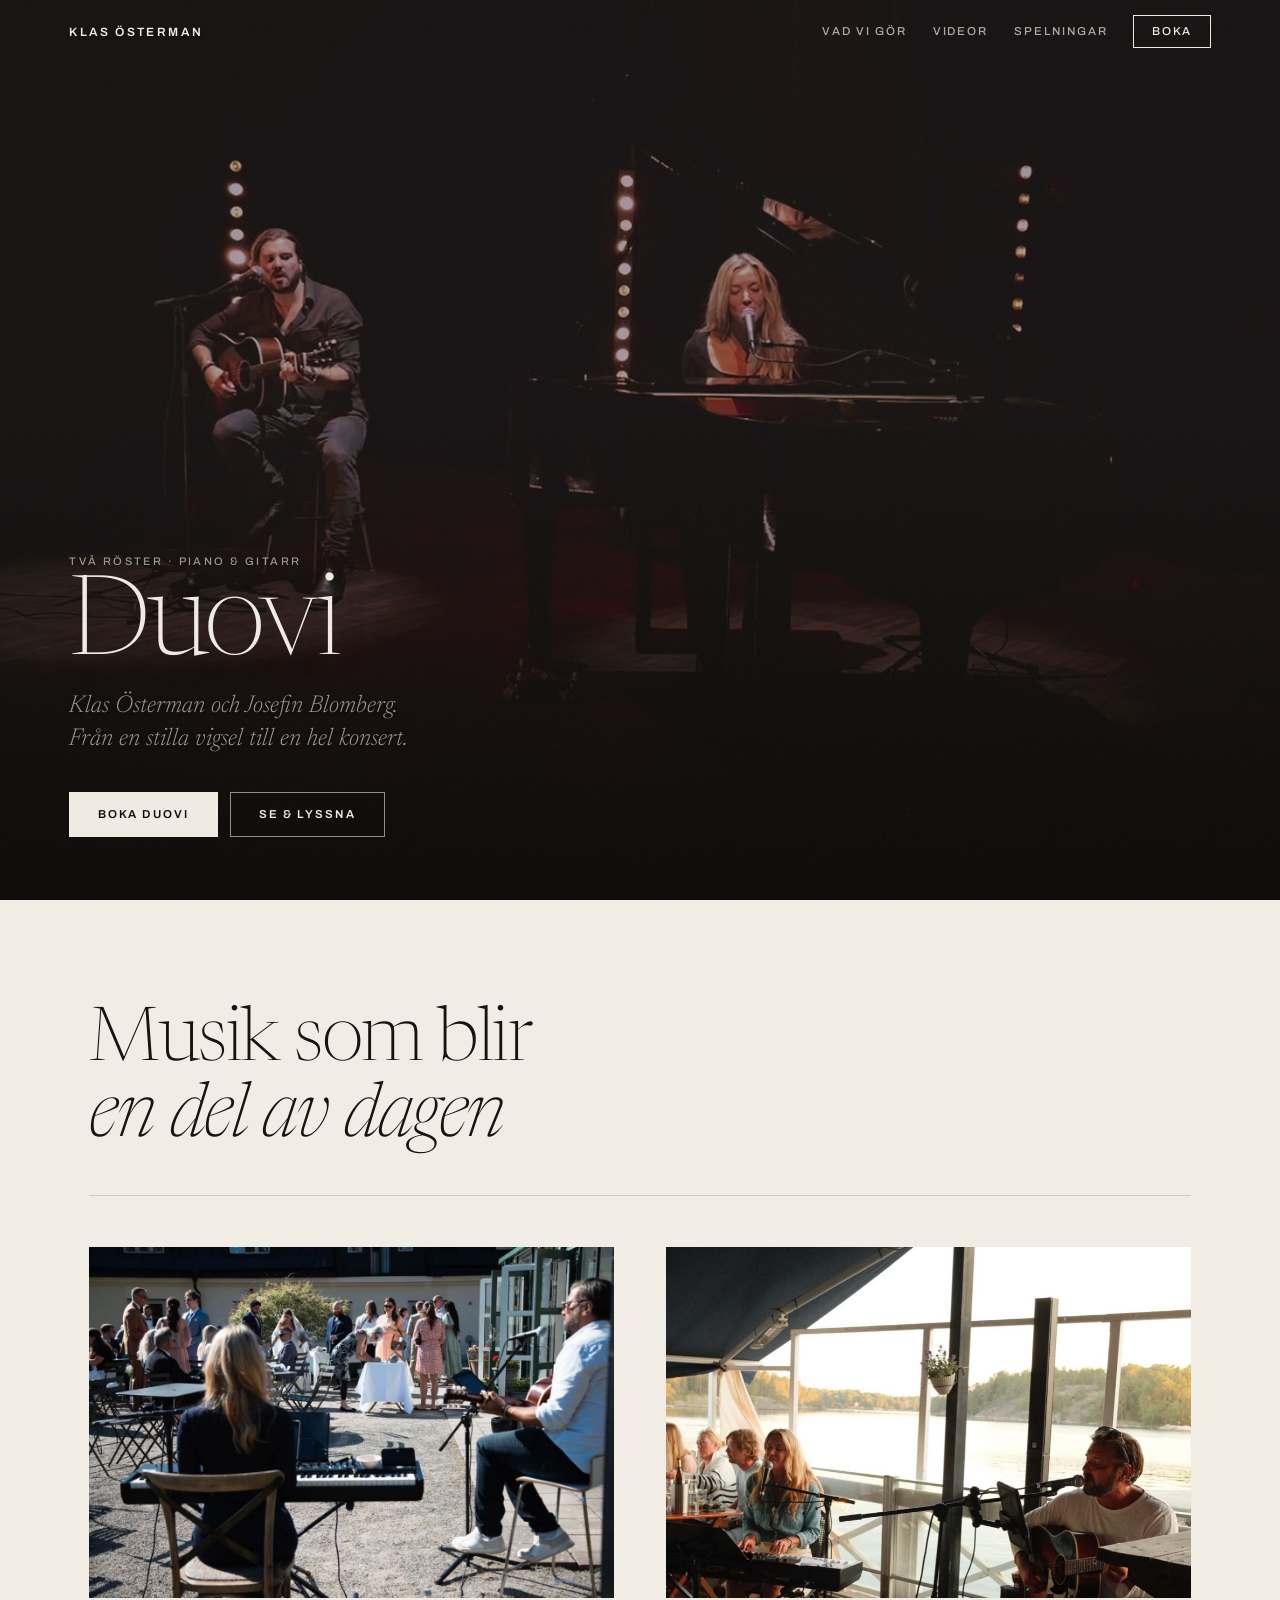
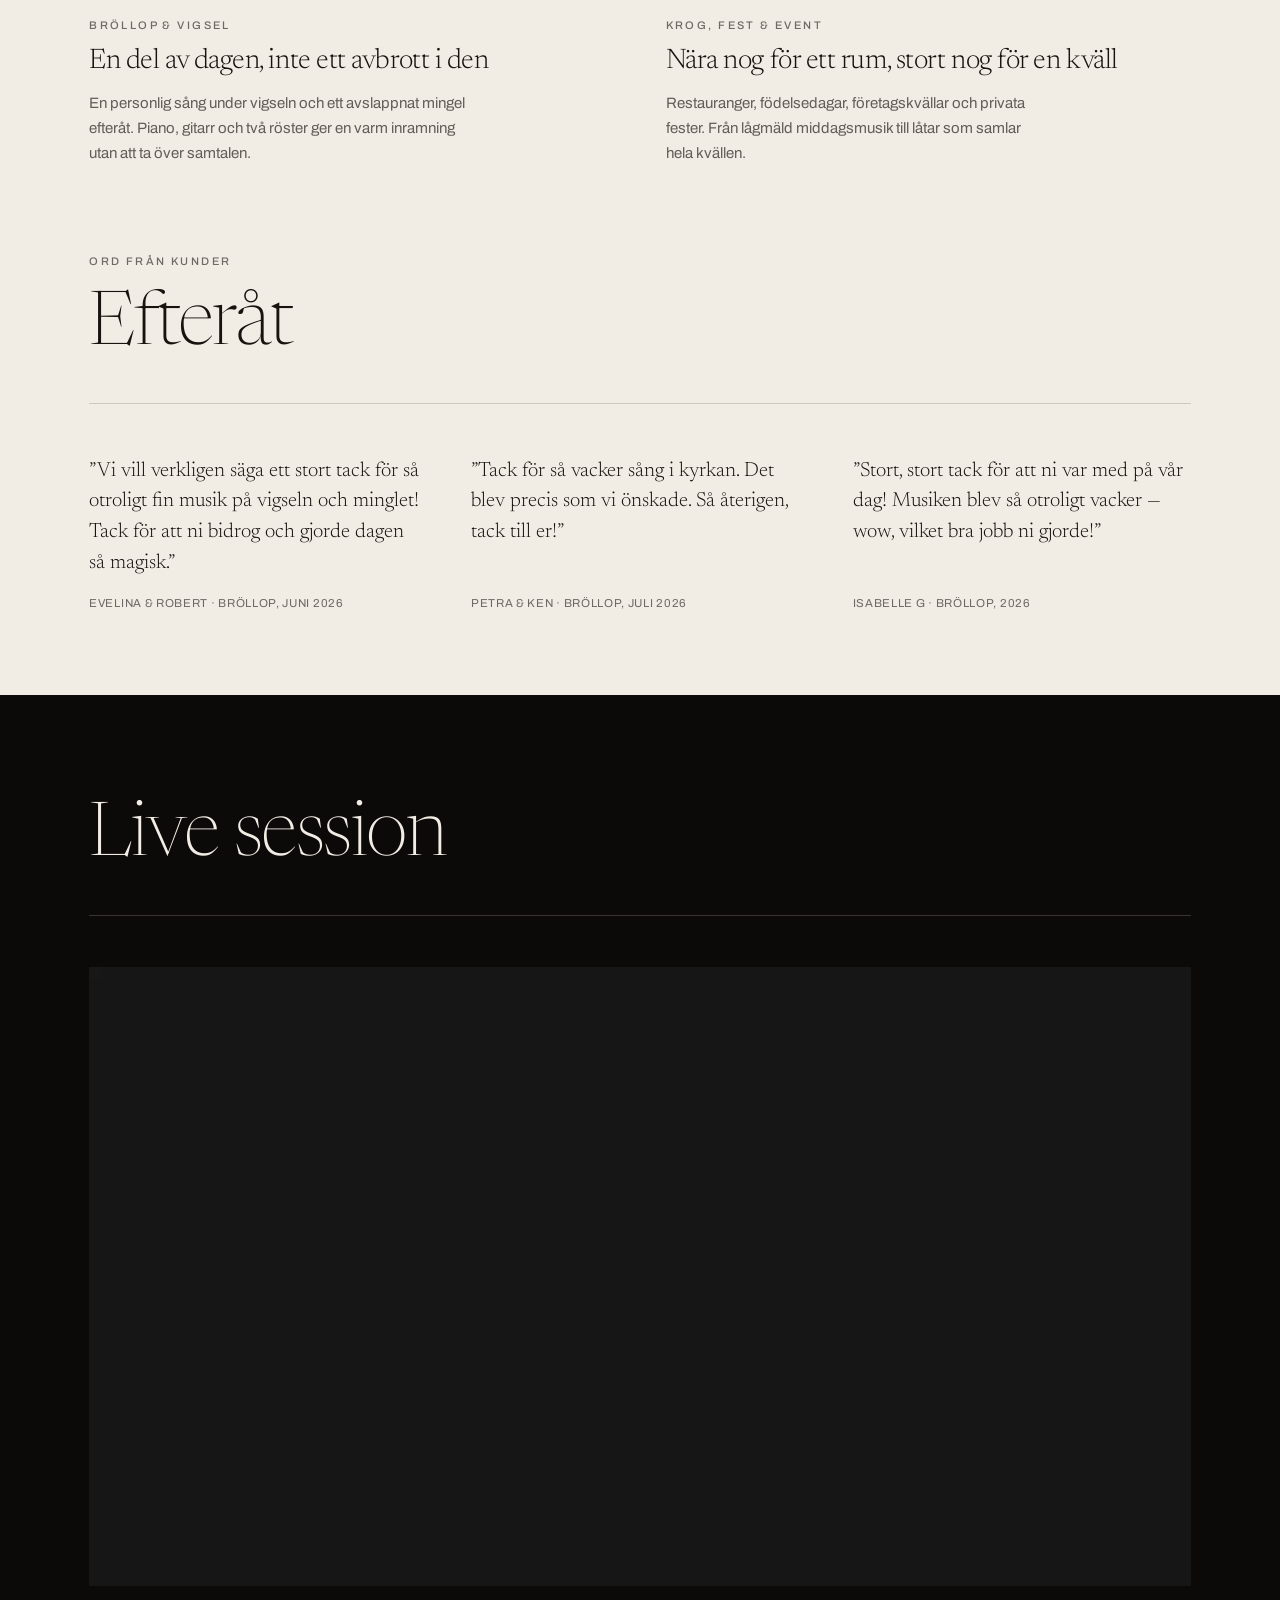
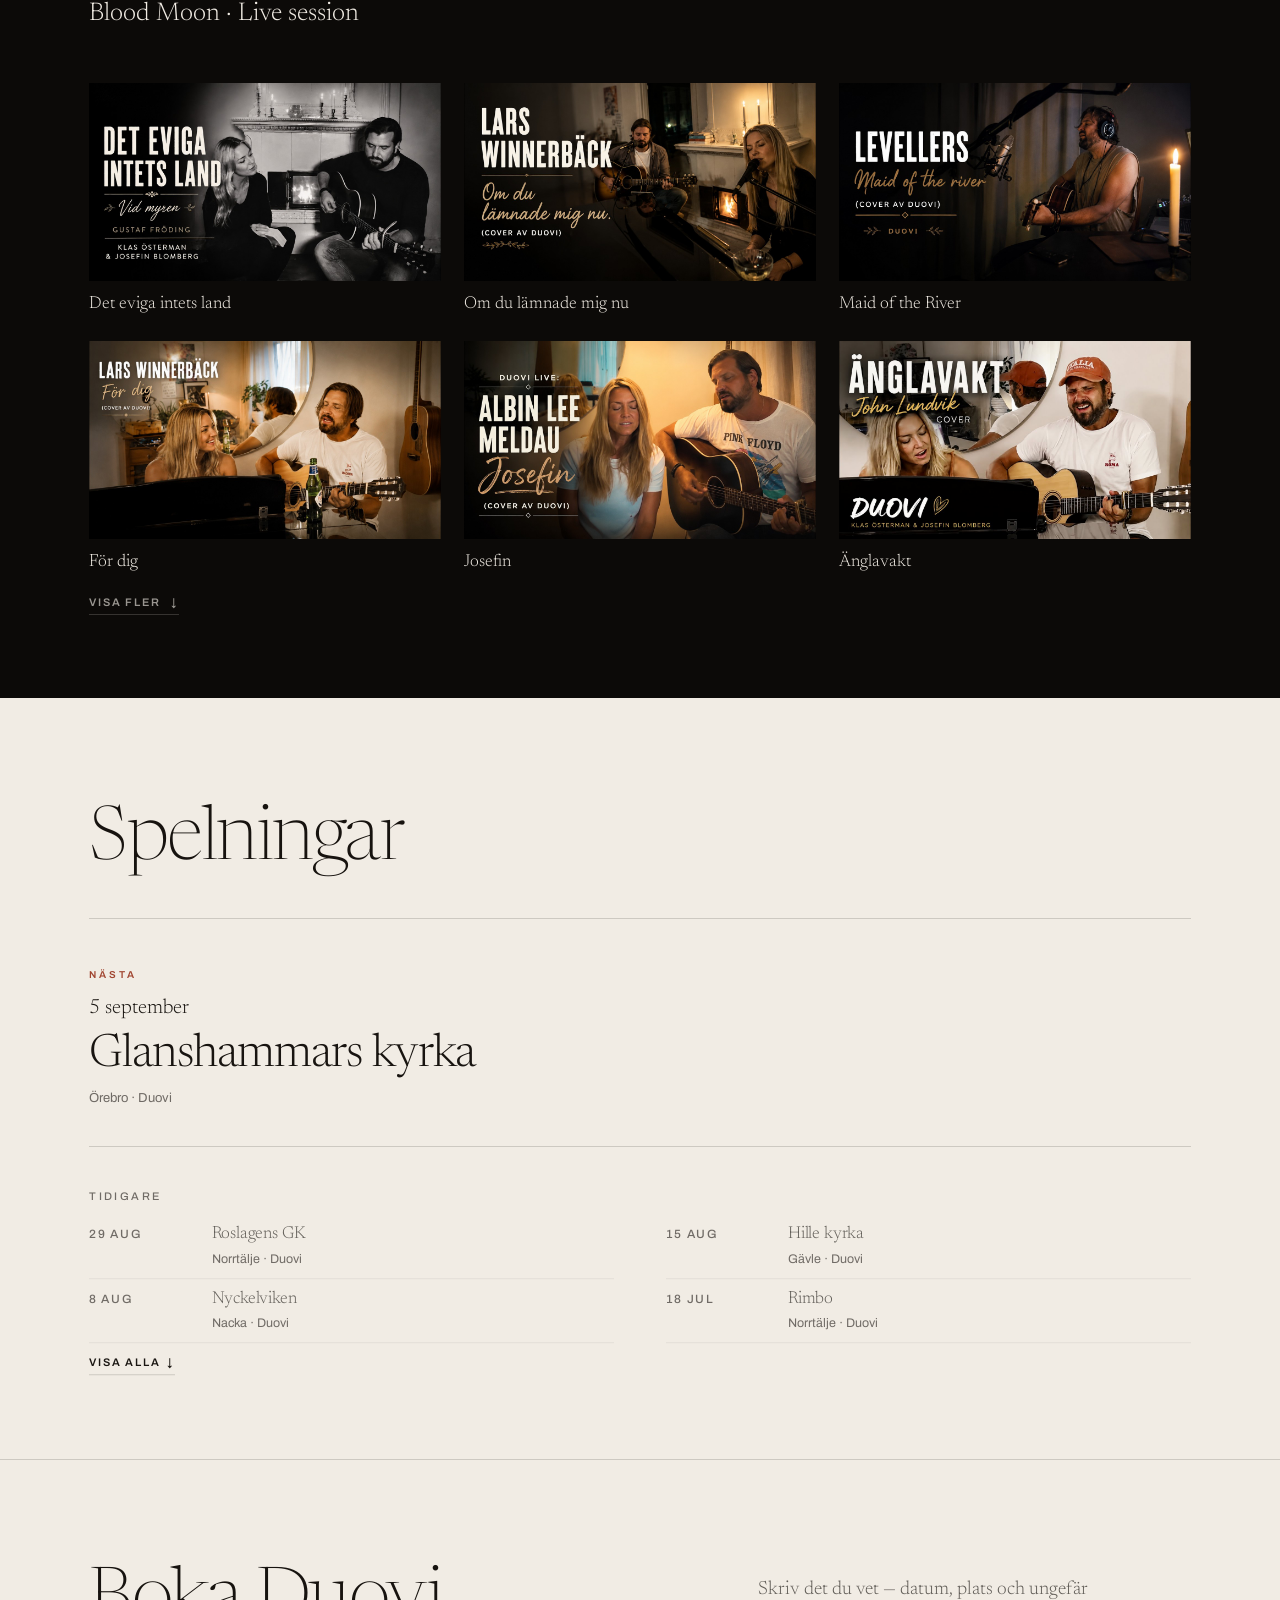
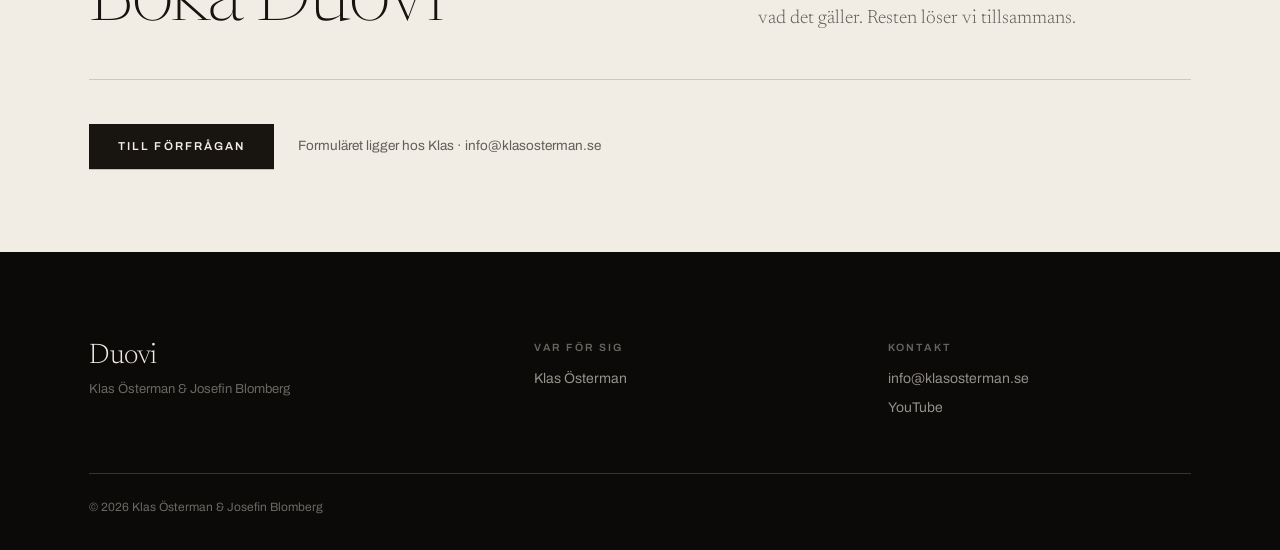
==== commit c42d7833: "Add three Duovi videos with expandable row" ====
--- a/duo/index.html
+++ b/duo/index.html
@@ -551,6 +551,11 @@
 .duoord p{margin:0 0 16px;font:300 clamp(18px,1.6vw,23px)/1.5 var(--disp);text-wrap:pretty}
 .duoord cite{margin-top:auto;font:400 11.5px/1.5 var(--ui);font-style:normal;letter-spacing:.06em;text-transform:uppercase;color:var(--ljus3)}
 .duogrid{display:grid;grid-template-columns:repeat(3,1fr);gap:clamp(16px,2vw,30px) clamp(14px,1.8vw,26px);margin-top:clamp(32px,4vw,56px)}
+.duogrid .extra{display:none}
+.duogrid.oppen .extra{display:block}
+.videomer{display:inline-flex;align-items:center;gap:10px;margin-top:24px;color:var(--ljus2)}
+.videomer .pil{transition:transform .25s ease}
+.duogrid.oppen + .videomer .pil{transform:rotate(180deg)}
 @media(max-width:760px){.duogrid{grid-template-columns:repeat(2,1fr)}}
 @media(max-width:480px){.duogrid{grid-template-columns:1fr}}
 .videor .duofilm{margin-top:clamp(32px,4vw,56px)}
@@ -687,13 +692,20 @@
         <span class="ram"><img src="../assets/duovid-lamnade.jpg" alt="" width="1280" height="720"><span class="sp">Spela</span></span><span class="kt">Om du lämnade mig nu</span></button>
       <button class="kort rv" type="button" data-yt="KqaZP5e_FeY" data-t="Maid of the River" aria-label="Spela Maid of the River">
         <span class="ram"><img src="../assets/duovid-maid.jpg" alt="" width="1280" height="720"><span class="sp">Spela</span></span><span class="kt">Maid of the River</span></button>
-      <button class="kort rv" type="button" data-yt="w5T6a0E-rKA" data-t="San Francisco" aria-label="Spela San Francisco">
+      <button class="kort rv" type="button" data-yt="vKopEF7jo7k" data-t="För dig" aria-label="Spela För dig">
+        <span class="ram"><img src="../assets/duovid-for-dig.jpg" alt="" width="1280" height="720"><span class="sp">Spela</span></span><span class="kt">För dig</span></button>
+      <button class="kort rv" type="button" data-yt="MLWqvK_ldqw" data-t="Josefin" aria-label="Spela Josefin">
+        <span class="ram"><img src="../assets/duovid-josefin.jpg" alt="" width="1280" height="720"><span class="sp">Spela</span></span><span class="kt">Josefin</span></button>
+      <button class="kort rv" type="button" data-yt="OTCFXBb_DKw" data-t="Änglavakt" aria-label="Spela Änglavakt">
+        <span class="ram"><img src="../assets/duovid-anglavakt.jpg" alt="" width="1280" height="720"><span class="sp">Spela</span></span><span class="kt">Änglavakt</span></button>
+      <button class="kort rv extra" type="button" data-yt="w5T6a0E-rKA" data-t="San Francisco" aria-label="Spela San Francisco">
         <span class="ram"><img src="../assets/duovid-sanfran.jpg" alt="" width="1280" height="720"><span class="sp">Spela</span></span><span class="kt">San Francisco</span></button>
-      <button class="kort rv" type="button" data-yt="quZoqEIczVs" data-t="Living comes with dying" aria-label="Spela Living comes with dying">
+      <button class="kort rv extra" type="button" data-yt="quZoqEIczVs" data-t="Living comes with dying" aria-label="Spela Living comes with dying">
         <span class="ram"><img src="../assets/duovid-living.jpg" alt="" width="1280" height="720"><span class="sp">Spela</span></span><span class="kt">Living comes with dying</span></button>
-      <button class="kort rv" type="button" data-yt="ypPF4HfDf0k" data-t="Santeria" aria-label="Spela Santeria">
+      <button class="kort rv extra" type="button" data-yt="ypPF4HfDf0k" data-t="Santeria" aria-label="Spela Santeria">
         <span class="ram"><img src="../assets/duovid-santeria.jpg" alt="" width="1280" height="720"><span class="sp">Spela</span></span><span class="kt">Santeria</span></button>
     </div>
+    <button class="tlink videomer" type="button" aria-expanded="false">Visa fler <span class="pil">↓</span></button>
   </div>
 </section>
 
@@ -1114,6 +1126,19 @@
   }, { threshold: .35 }).observe(v);
 })();
 
+/* Tre extra musikvideor fälls ut på begäran. */
+(function(){
+  var grid = document.querySelector('.duogrid'), knapp = document.querySelector('.videomer');
+  if (!grid || !knapp) return;
+  knapp.addEventListener('click', function(){
+    var oppen = grid.classList.toggle('oppen');
+    knapp.firstChild.nodeValue = oppen ? 'Visa färre ' : 'Visa fler ';
+    knapp.setAttribute('aria-expanded', String(oppen));
+    if (window.ScrollTrigger) ScrollTrigger.refresh();
+    if (lenis && typeof lenis.resize === 'function') lenis.resize();
+  });
+})();
+
 /* UTAN RÖRELSE — kontraktet måste ändå uppfyllas. */
 if (stillsam || !window.gsap || !window.ScrollTrigger || !window.Lenis) {
   doc.classList.add('ingen-rorelse');
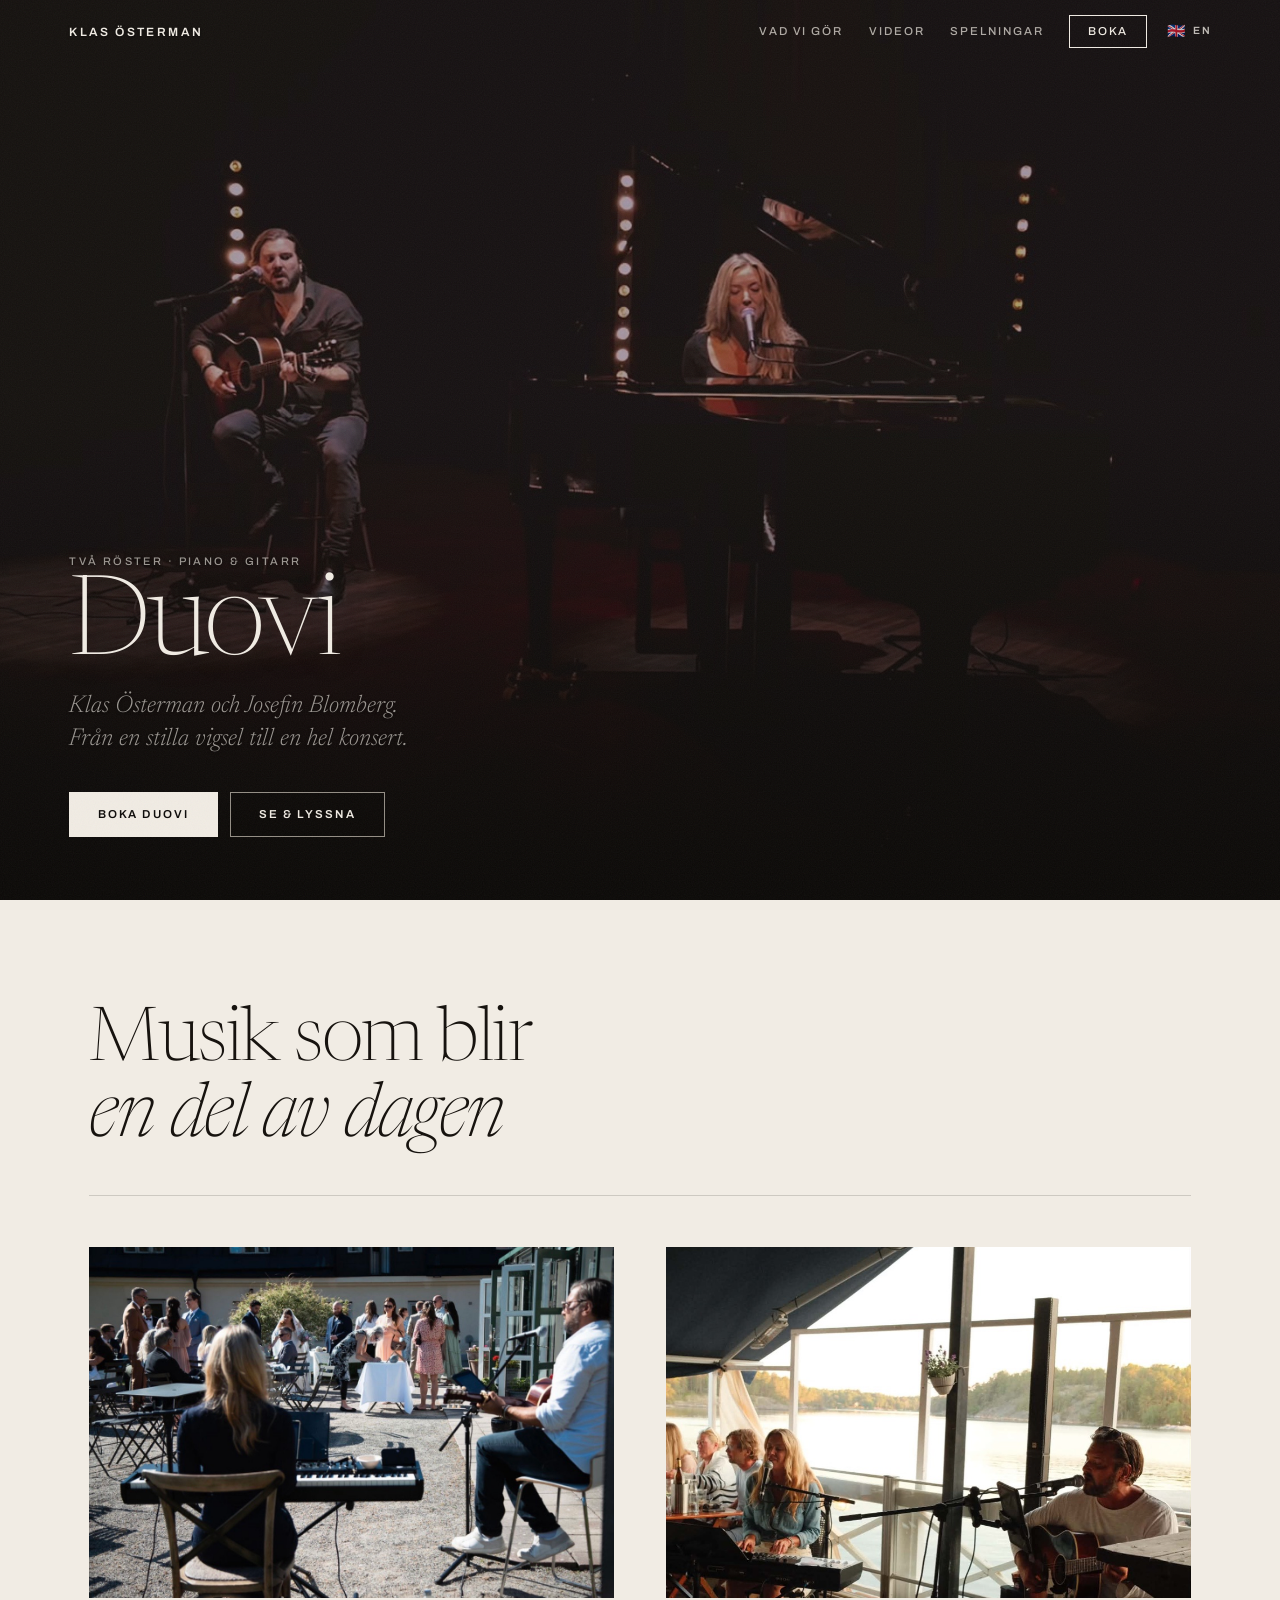
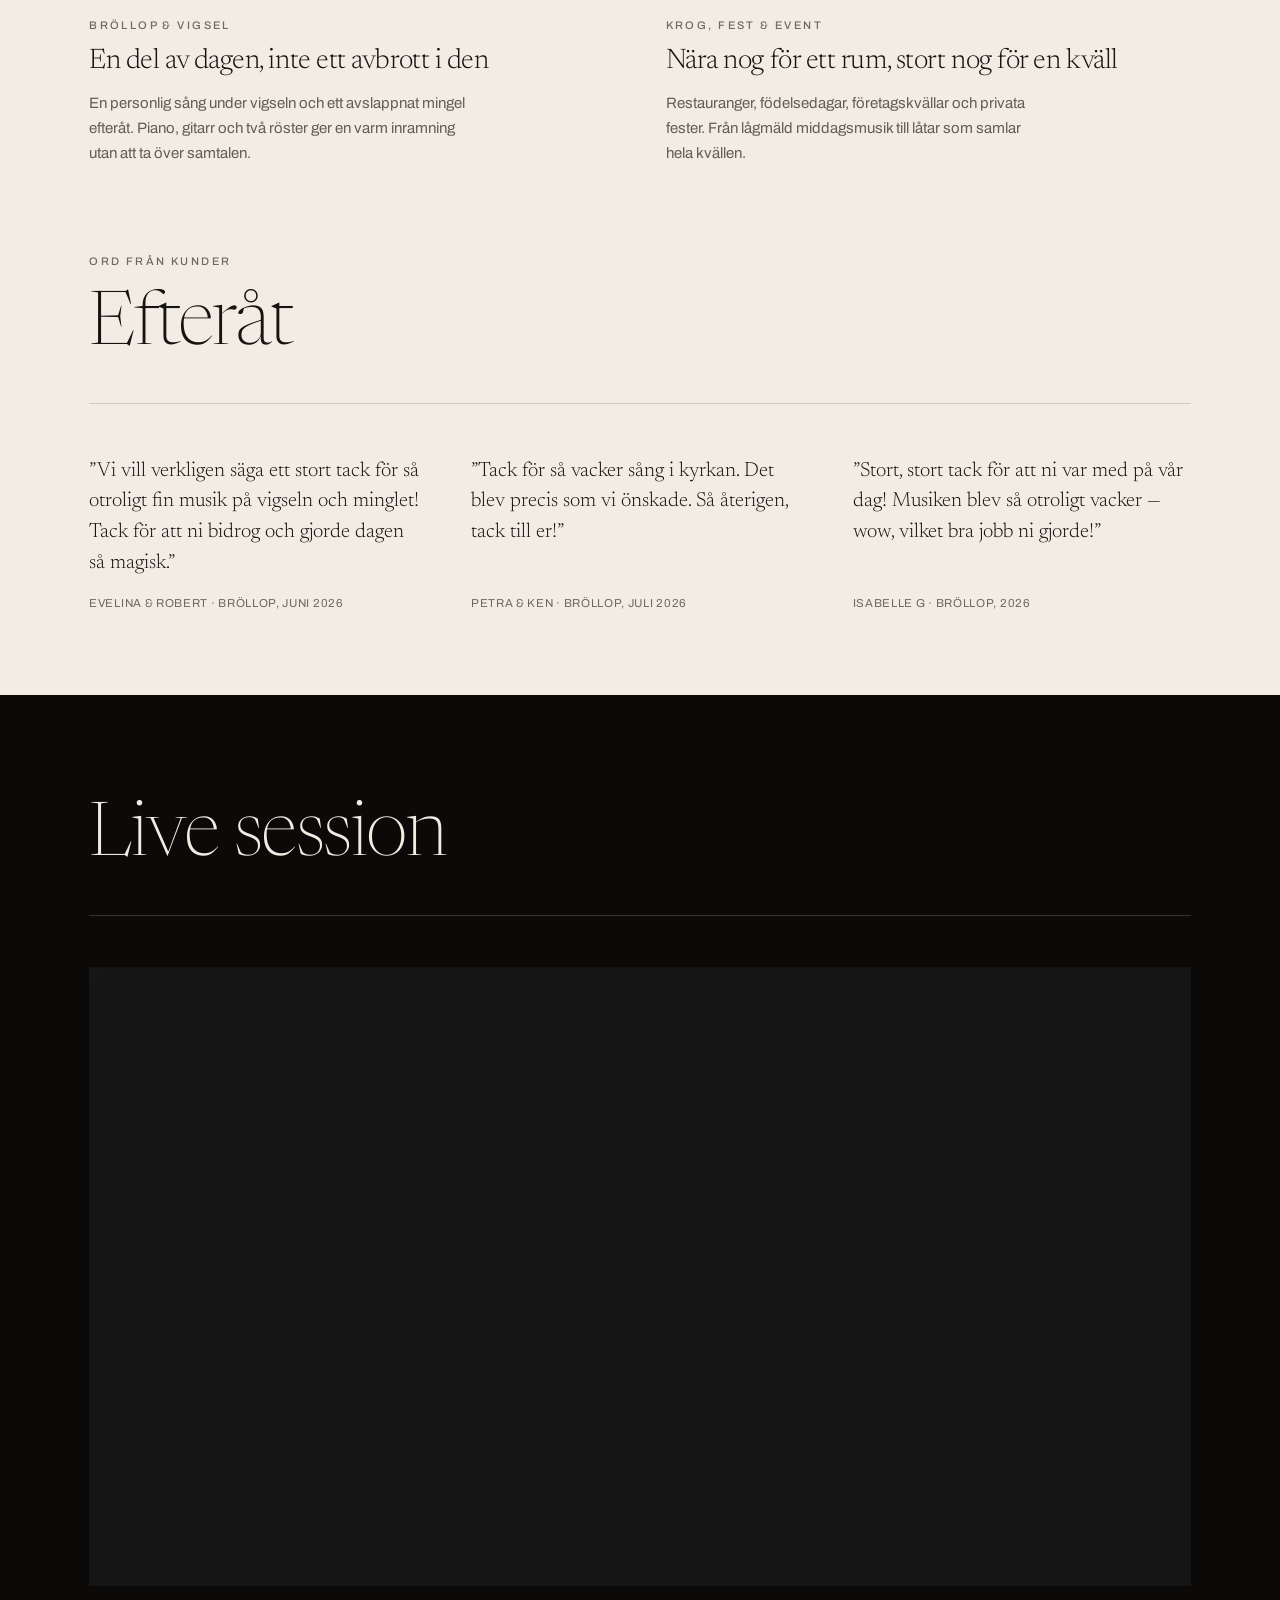
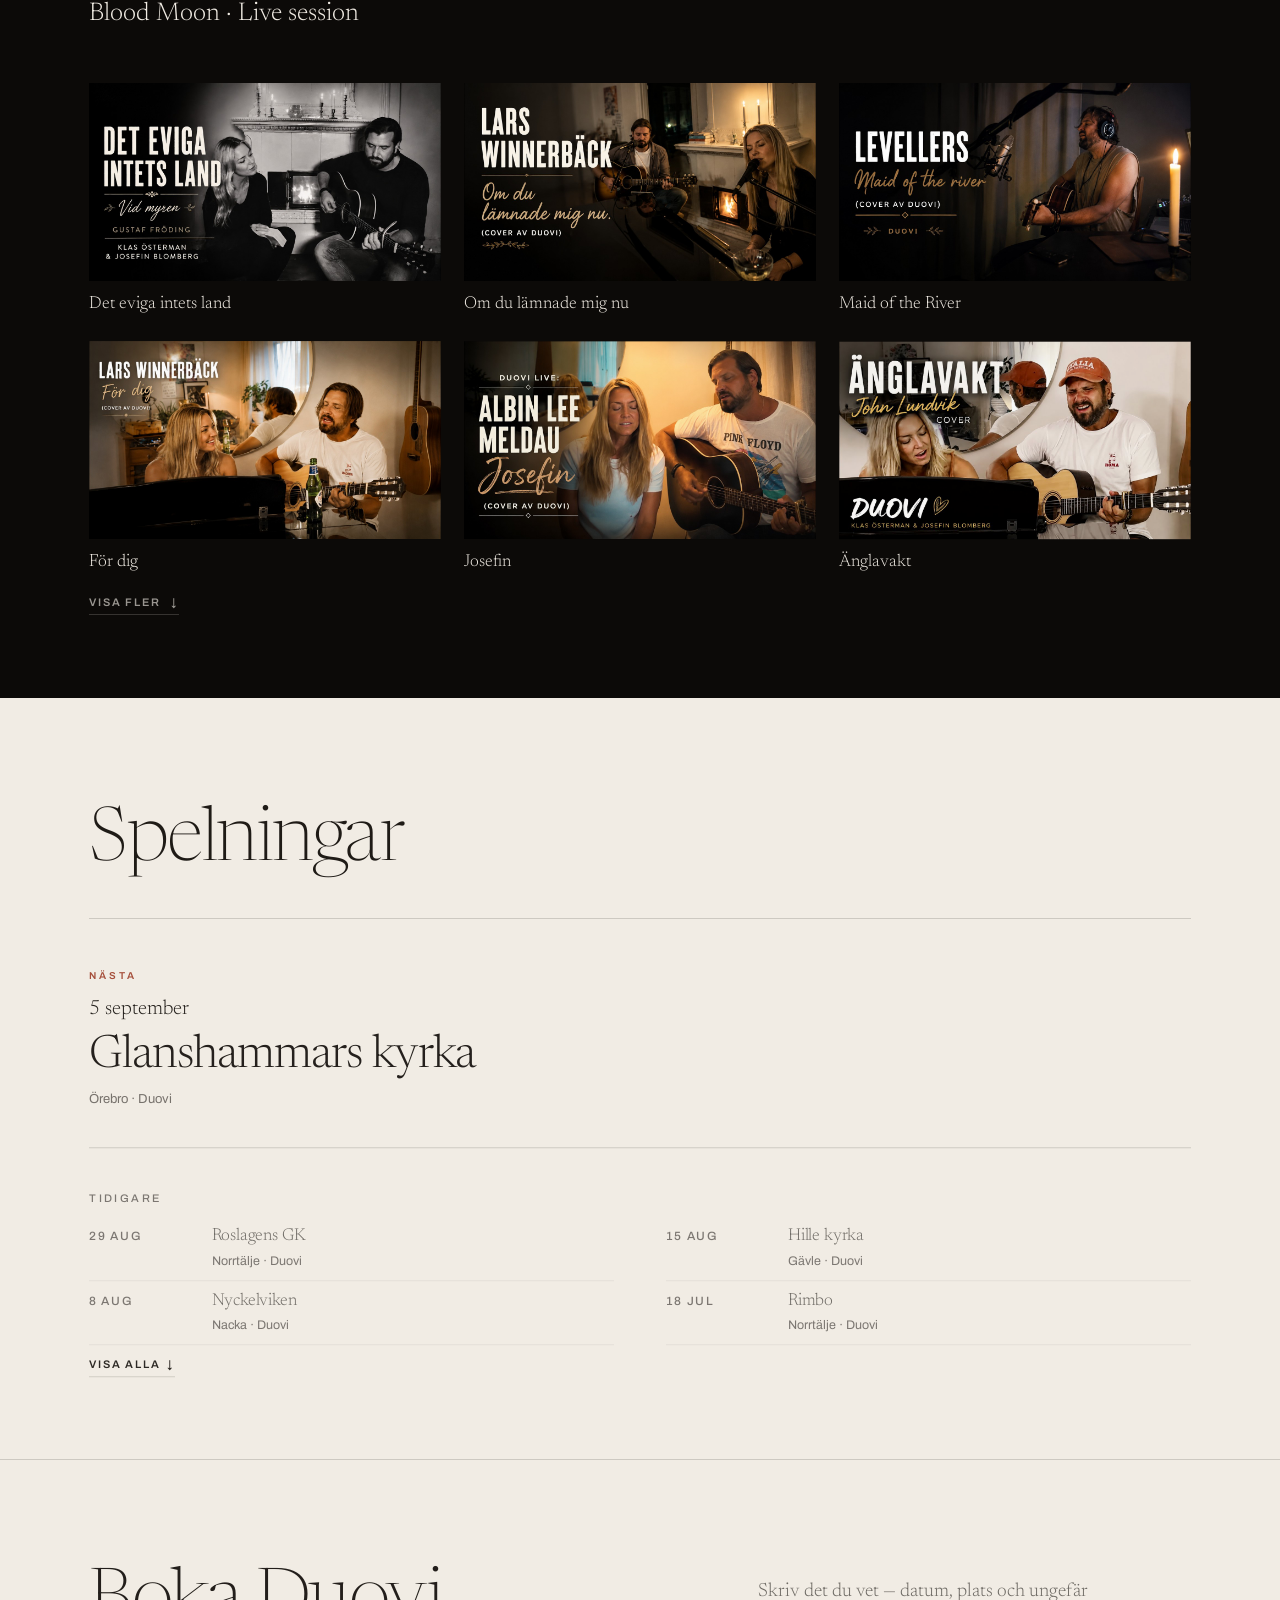
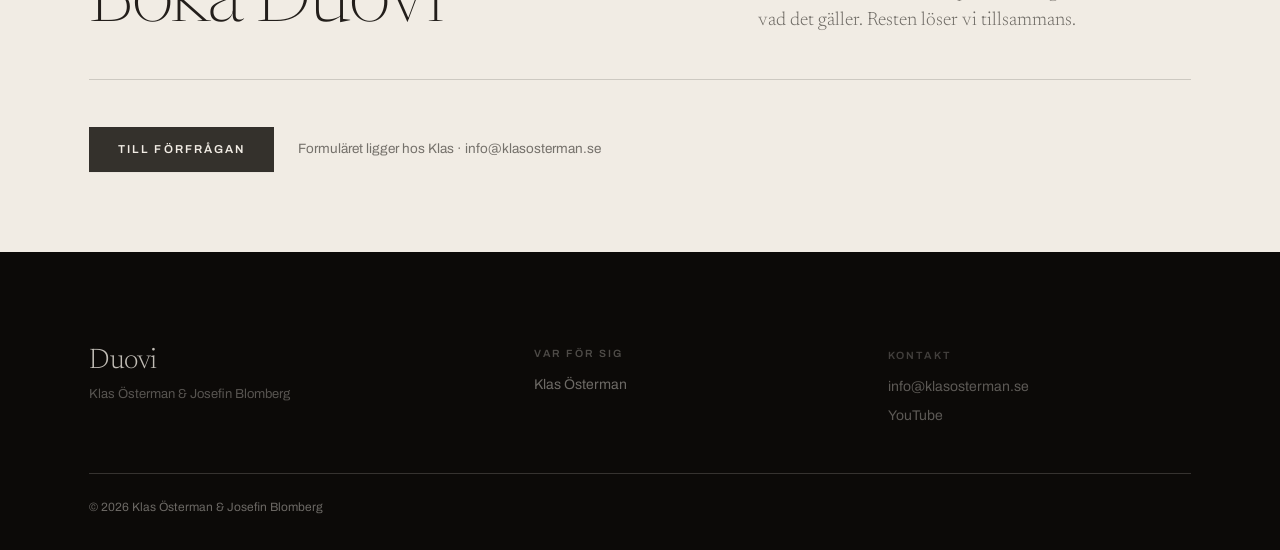
==== commit f90df3d6: "Add English site and language switcher" ====
--- a/duo/index.html
+++ b/duo/index.html
@@ -20,6 +20,9 @@
 <title>Duovi — Klas Österman & Josefin Blomberg</title>
 <meta name="description" content="Duovi — Klas Österman och Josefin Blomberg. Två röster, piano och gitarr. Bröllop, konsert, krog och event.">
 <link rel="canonical" href="https://klasosterman.se/duovi/">
+<link rel="alternate" hreflang="sv" href="https://klasosterman.se/duovi/">
+<link rel="alternate" hreflang="en" href="https://klasosterman.se/en/duovi/">
+<link rel="alternate" hreflang="x-default" href="https://klasosterman.se/duovi/">
 <link rel="icon" href="data:image/svg+xml,%3Csvg xmlns='http://www.w3.org/2000/svg' viewBox='0 0 32 32'%3E%3Crect width='32' height='32' fill='%230e0b09'/%3E%3Ctext x='16' y='24' font-family='Georgia,serif' font-size='23' fill='%23efe7d9' text-anchor='middle'%3EK%3C/text%3E%3C/svg%3E">
 <link rel="stylesheet" href="../fonts/fonts.css">
 <link rel="stylesheet" href="../fonts/fonts-b.css">
@@ -142,6 +145,11 @@
 #hdr .bok::after{display:none}
 #hdr .bok:hover{background:var(--ljusf);color:var(--mork)}
 #hdr.fast .bok:hover{background:var(--ink);color:var(--pap)}
+.sprak{display:inline-flex;align-items:center;gap:7px;flex:none;font:600 10.5px/1 var(--ui);
+  letter-spacing:.13em;text-transform:uppercase;opacity:.78;transition:opacity .25s}
+.sprak:hover{opacity:1}
+.sprak .flagga{font-size:15px;line-height:1;letter-spacing:0}
+@media(max-width:500px){#hdr{gap:12px}.sprak,#hdr .meny{font-size:0;gap:0}}
 @media(max-width:820px){#hdr nav a:not(.bok){display:none}}
 /* Hamburgermenyn — bara under 820 px (Klas 2026-09-04: "På mobilen: hur gör vi med meny? Kanske en
    hamburgermeny?"). Knappen Meny står bredvid Boka; lagret är sidans mörka ton med samma länkar i
@@ -592,6 +600,7 @@
     <a href="#live" data-sek="live">Spelningar</a>
     <a class='bok' href='/?form=Duovi#boka'>Boka</a>
   </nav>
+  <a class="sprak" href="/en/duovi/" lang="en" hreflang="en" aria-label="View this page in English"><span class="flagga" aria-hidden="true">🇬🇧</span>EN</a>
   <button class="meny" id="meny" type="button" aria-expanded="false" aria-controls="lager"><i aria-hidden="true"></i>Meny</button>
 </header>
 <div class="lager" id="lager" role="dialog" aria-modal="true" aria-label="Meny">
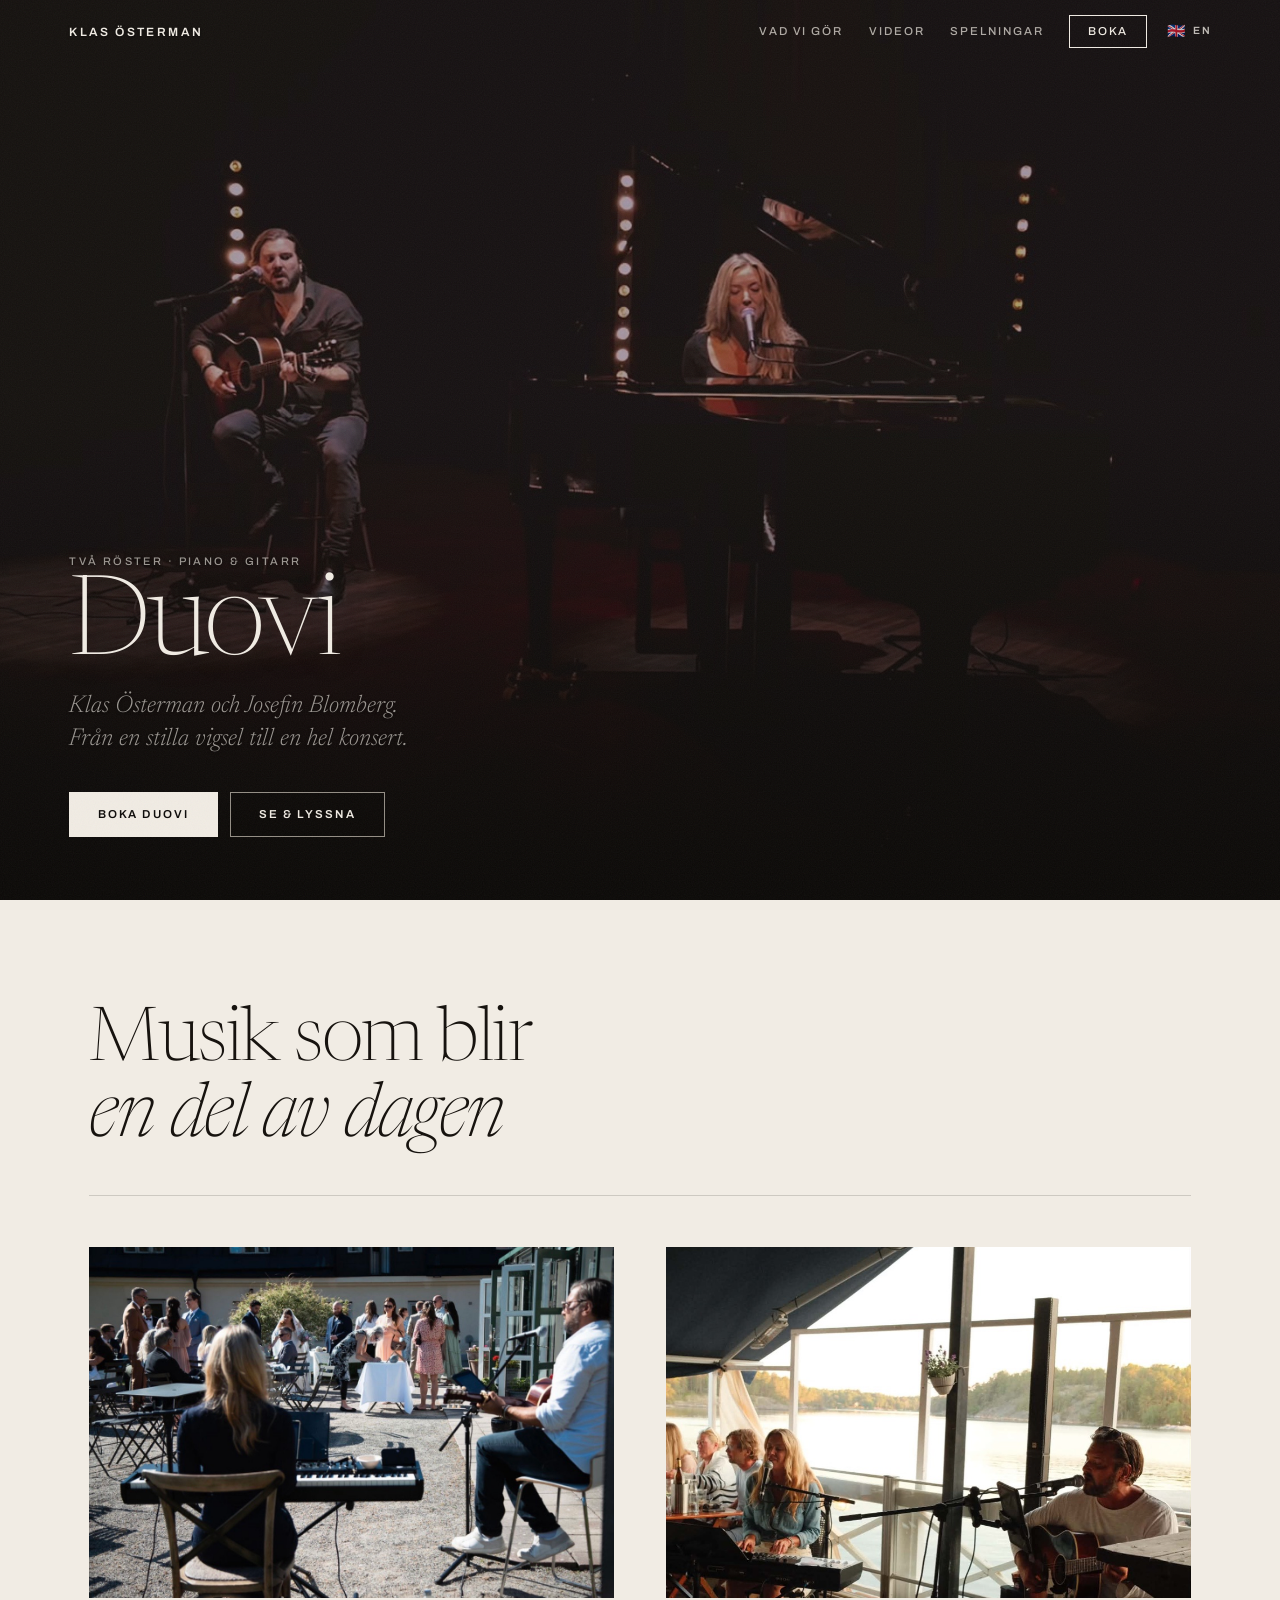
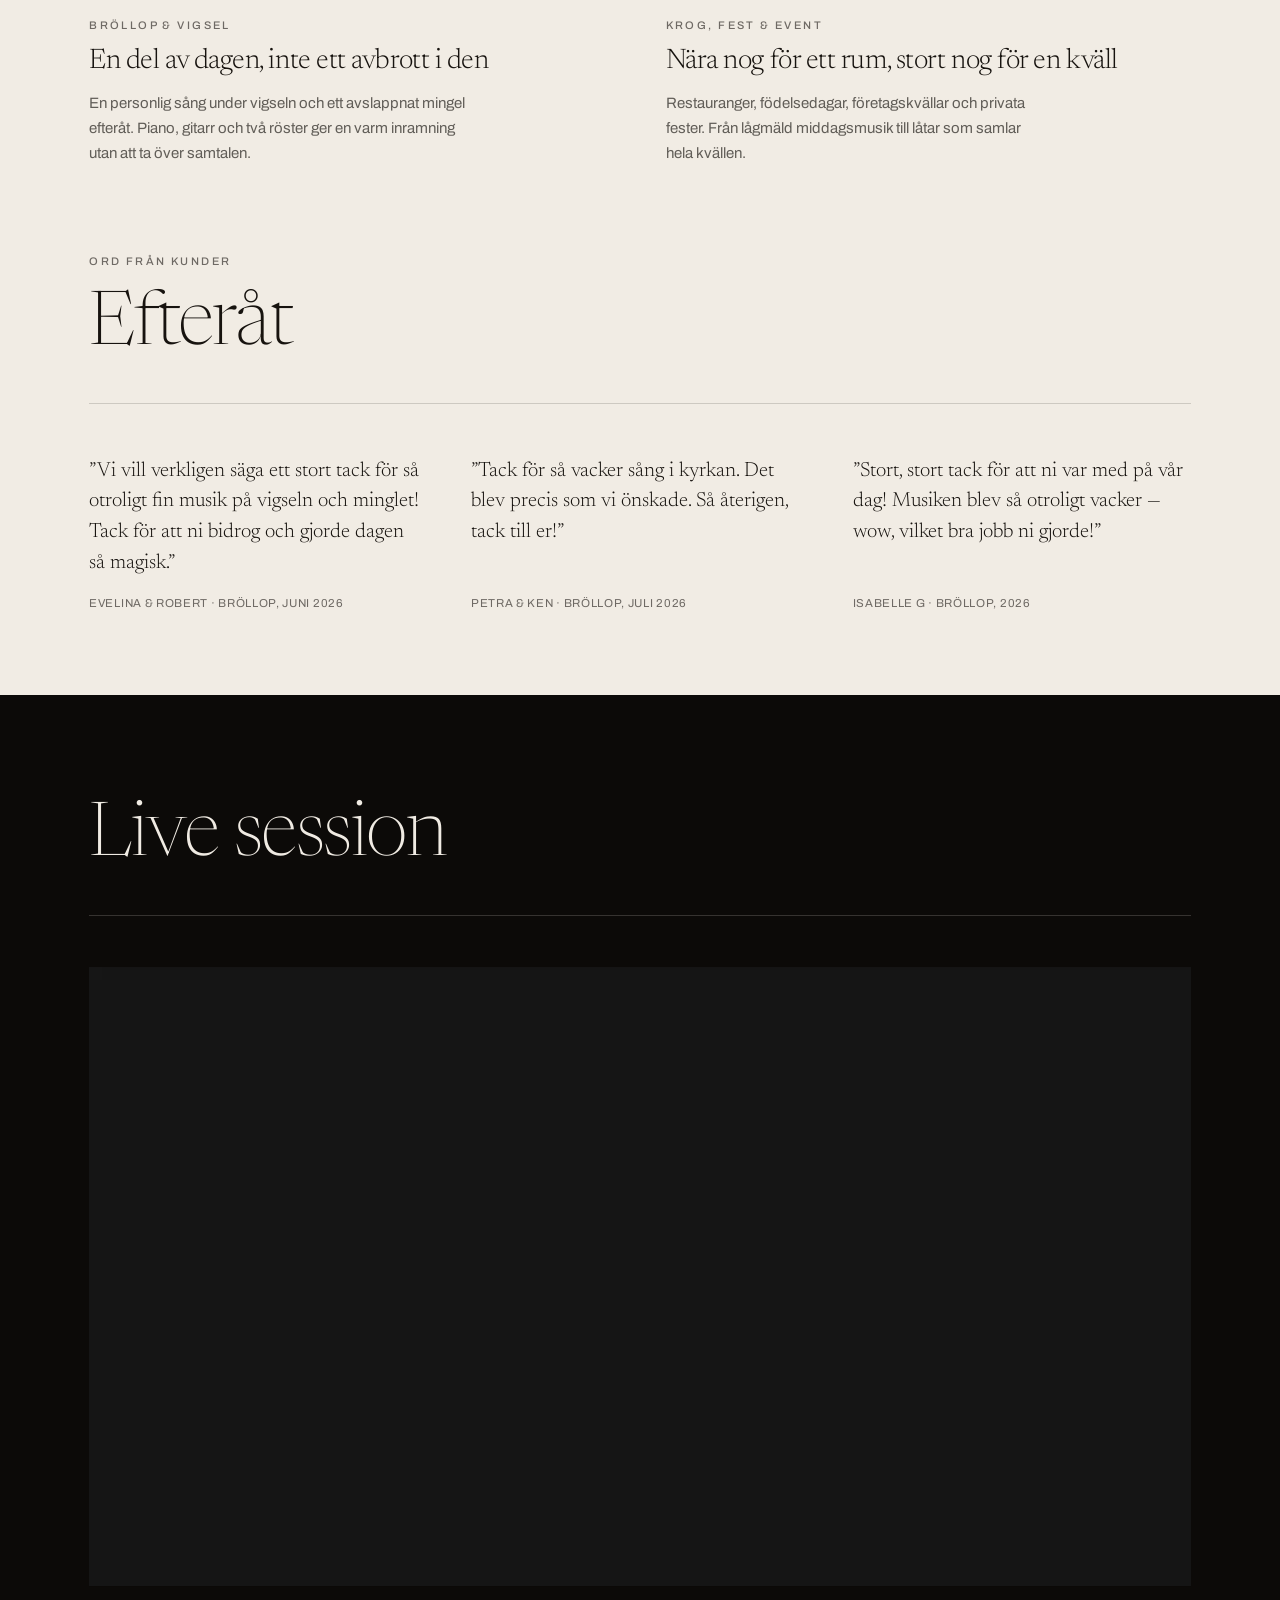
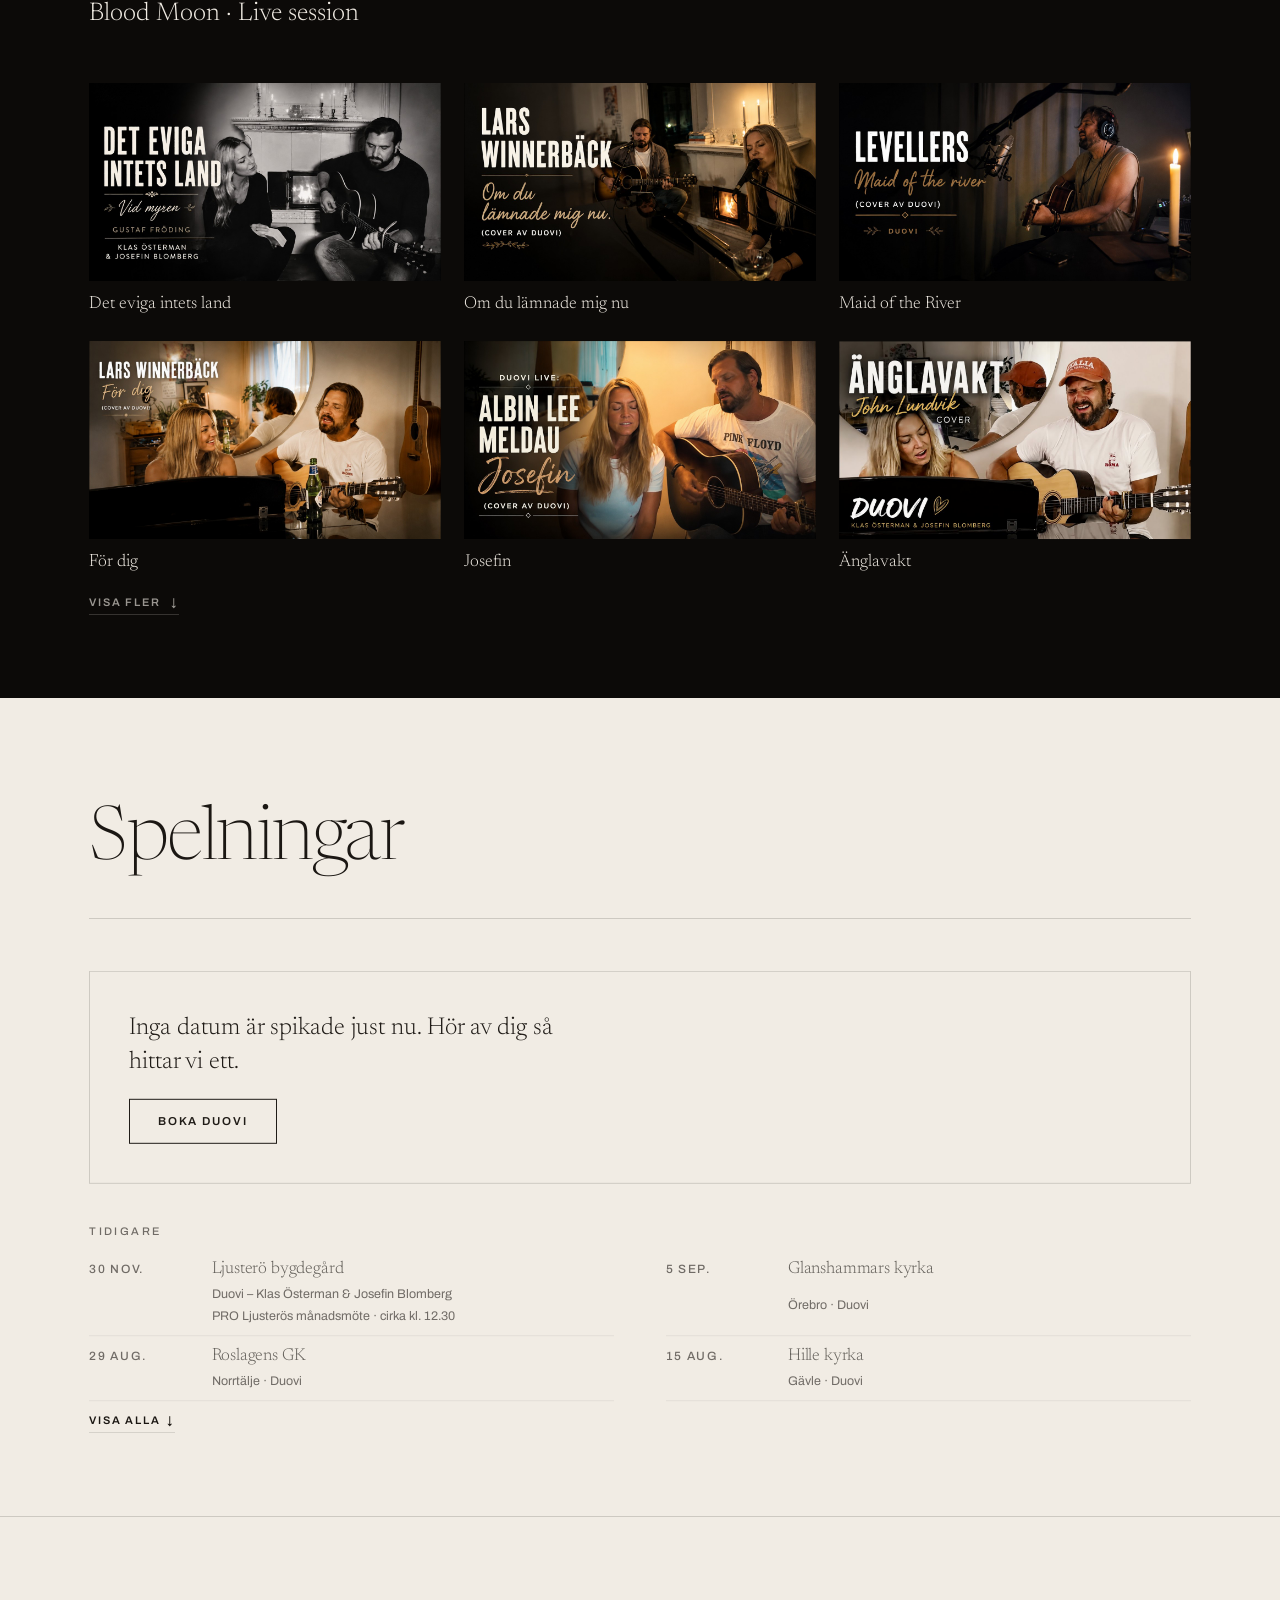
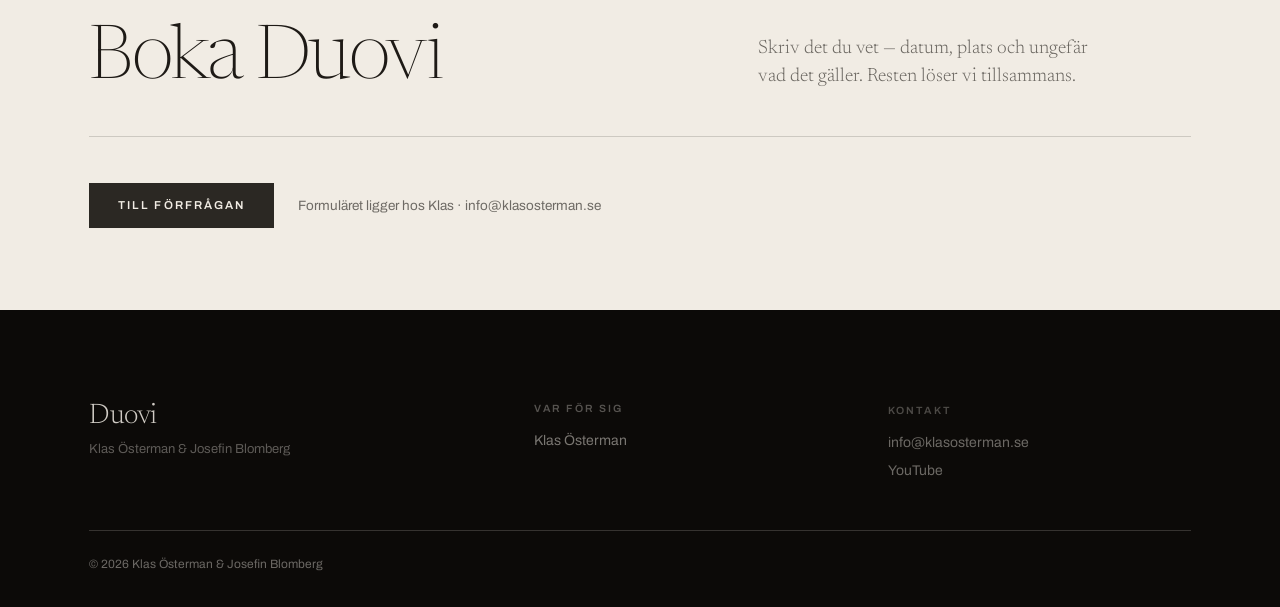
==== commit 12130d68: "Add Duovi PRO Ljusterö show on 30 November 2026" ====
--- a/duo/index.html
+++ b/duo/index.html
@@ -729,14 +729,15 @@
     <div class="tva">
       <div>
         <div class="gigs" id="gigs">
-          <!-- HANDSKRIVEN. Samma rader som på Klas sida i dag, eftersom alla
-               hans spelningar i sommar var Duovi. Listorna är två med flit:
-               den här är duons, den andra är hans. Flyttas för hand, båda. -->
-          <div class="gig next rv" data-publik="nej">
+          <!-- Ange data-date="ÅÅÅÅ-MM-DD" på varje spelning. gig-dates.js sorterar
+               automatiskt i kommande och tidigare efter svensk tid.
+               data-publik="nej" för slutna sällskap, "ja" för offentliga spelningar. -->
+          <div class="gig next rv" data-date="2026-11-30" data-publik="nej">
             <span class="chip">Nästa</span>
-            <span class="d">5 september</span>
-            <span class="v">Glanshammars kyrka</span>
-            <span class="m">Örebro · Duovi</span>
+            <span class="d">30 november</span>
+            <span class="v">Ljusterö bygdegård</span>
+            <span class="m">Duovi – Klas Österman &amp; Josefin Blomberg</span>
+            <span class="m">PRO Ljusterös månadsmöte · cirka kl. 12.30</span>
           </div>
         </div>
         <div class="tomspel rv">
@@ -747,16 +748,17 @@
       <div class="tidigare rv">
         <span class="et">Tidigare</span>
         <div class="lista">
-        <div class="gig"><span class="d">29 aug</span><span class="v">Roslagens GK</span><span class="m">Norrtälje · Duovi</span></div>
-        <div class="gig"><span class="d">15 aug</span><span class="v">Hille kyrka</span><span class="m">Gävle · Duovi</span></div>
-        <div class="gig"><span class="d">8 aug</span><span class="v">Nyckelviken</span><span class="m">Nacka · Duovi</span></div>
-        <div class="gig"><span class="d">18 jul</span><span class="v">Rimbo</span><span class="m">Norrtälje · Duovi</span></div>
-        <div class="gig"><span class="d">16 jul</span><span class="v">Ingmarsö Krog</span><span class="m">Stockholms skärgård · Duovi</span></div>
-        <div class="gig"><span class="d">11 jul</span><span class="v">Logen, Östra Lagnö</span><span class="m">Roslagen · Duovi + band</span></div>
-        <div class="gig"><span class="d">27 jun</span><span class="v">Idöborg</span><span class="m">Värmdö · Duovi</span></div>
-        <div class="gig"><span class="d">26 jun</span><span class="v">Café Chocolat</span><span class="m">Rimbo · Duovi</span></div>
-        <div class="gig"><span class="d">13 jun</span><span class="v">Fredriksborgs Hotell</span><span class="m">Värmdö · Duovi</span></div>
-        <div class="gig"><span class="d">11 jun</span><span class="v">Rimbo kyrka</span><span class="m">Norrtälje · Duovi</span></div>
+        <div class="gig" data-date="2026-09-05" data-publik="nej"><span class="d">5 sep</span><span class="v">Glanshammars kyrka</span><span class="m">Örebro · Duovi</span></div>
+        <div class="gig" data-date="2026-08-29"><span class="d">29 aug</span><span class="v">Roslagens GK</span><span class="m">Norrtälje · Duovi</span></div>
+        <div class="gig" data-date="2026-08-15"><span class="d">15 aug</span><span class="v">Hille kyrka</span><span class="m">Gävle · Duovi</span></div>
+        <div class="gig" data-date="2026-08-08"><span class="d">8 aug</span><span class="v">Nyckelviken</span><span class="m">Nacka · Duovi</span></div>
+        <div class="gig" data-date="2026-07-18"><span class="d">18 jul</span><span class="v">Rimbo</span><span class="m">Norrtälje · Duovi</span></div>
+        <div class="gig" data-date="2026-07-16"><span class="d">16 jul</span><span class="v">Ingmarsö Krog</span><span class="m">Stockholms skärgård · Duovi</span></div>
+        <div class="gig" data-date="2026-07-11"><span class="d">11 jul</span><span class="v">Logen, Östra Lagnö</span><span class="m">Roslagen · Duovi + band</span></div>
+        <div class="gig" data-date="2026-06-27"><span class="d">27 jun</span><span class="v">Idöborg</span><span class="m">Värmdö · Duovi</span></div>
+        <div class="gig" data-date="2026-06-26"><span class="d">26 jun</span><span class="v">Café Chocolat</span><span class="m">Rimbo · Duovi</span></div>
+        <div class="gig" data-date="2026-06-13"><span class="d">13 jun</span><span class="v">Fredriksborgs Hotell</span><span class="m">Värmdö · Duovi</span></div>
+        <div class="gig" data-date="2026-06-11"><span class="d">11 jun</span><span class="v">Rimbo kyrka</span><span class="m">Norrtälje · Duovi</span></div>
         </div>
         <button class="tlink tidmer" type="button">Visa alla <span class="pil ned">↓</span></button>
       </div>
@@ -808,6 +810,7 @@
   </div>
 </div>
 
+<script src="/gig-dates.js"></script>
 <script src="../vendor/gsap.min.js"></script>
 <script src="../vendor/ScrollTrigger.min.js"></script>
 <script src="../vendor/lenis.min.js"></script>
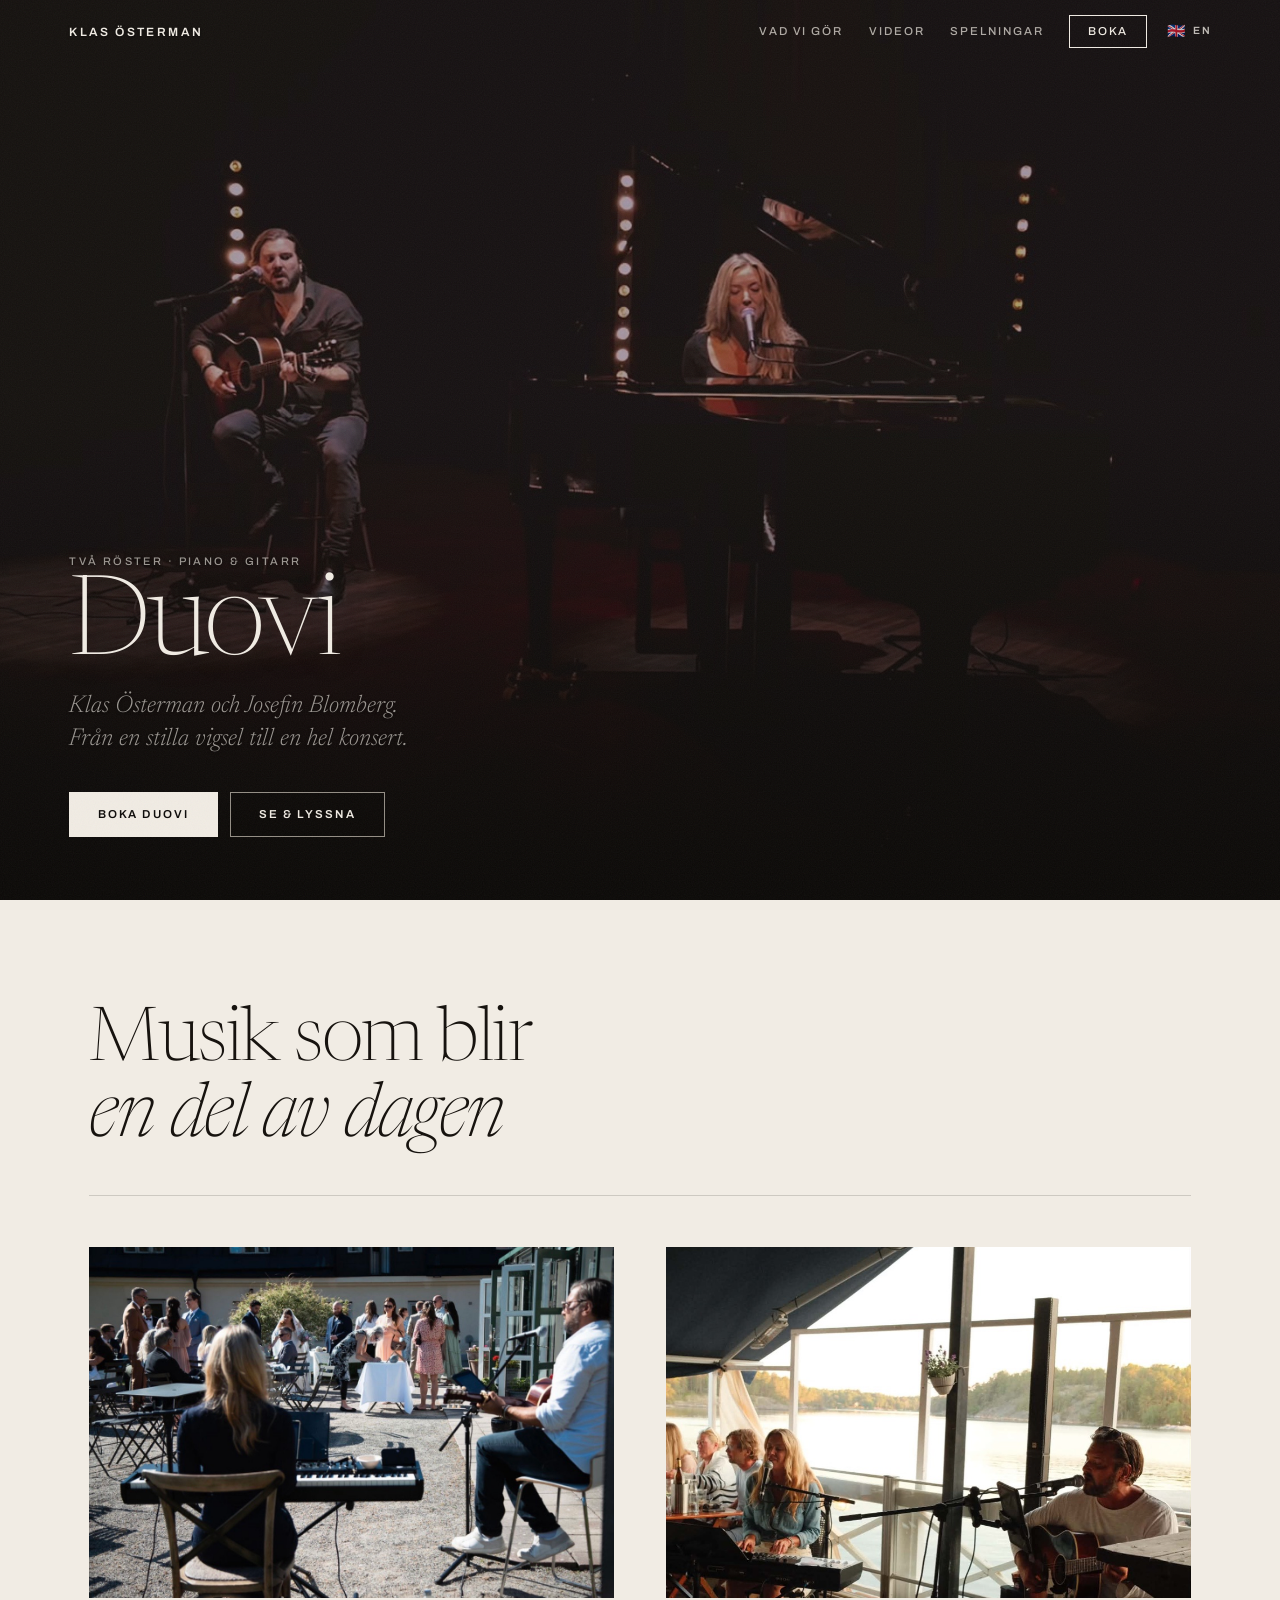
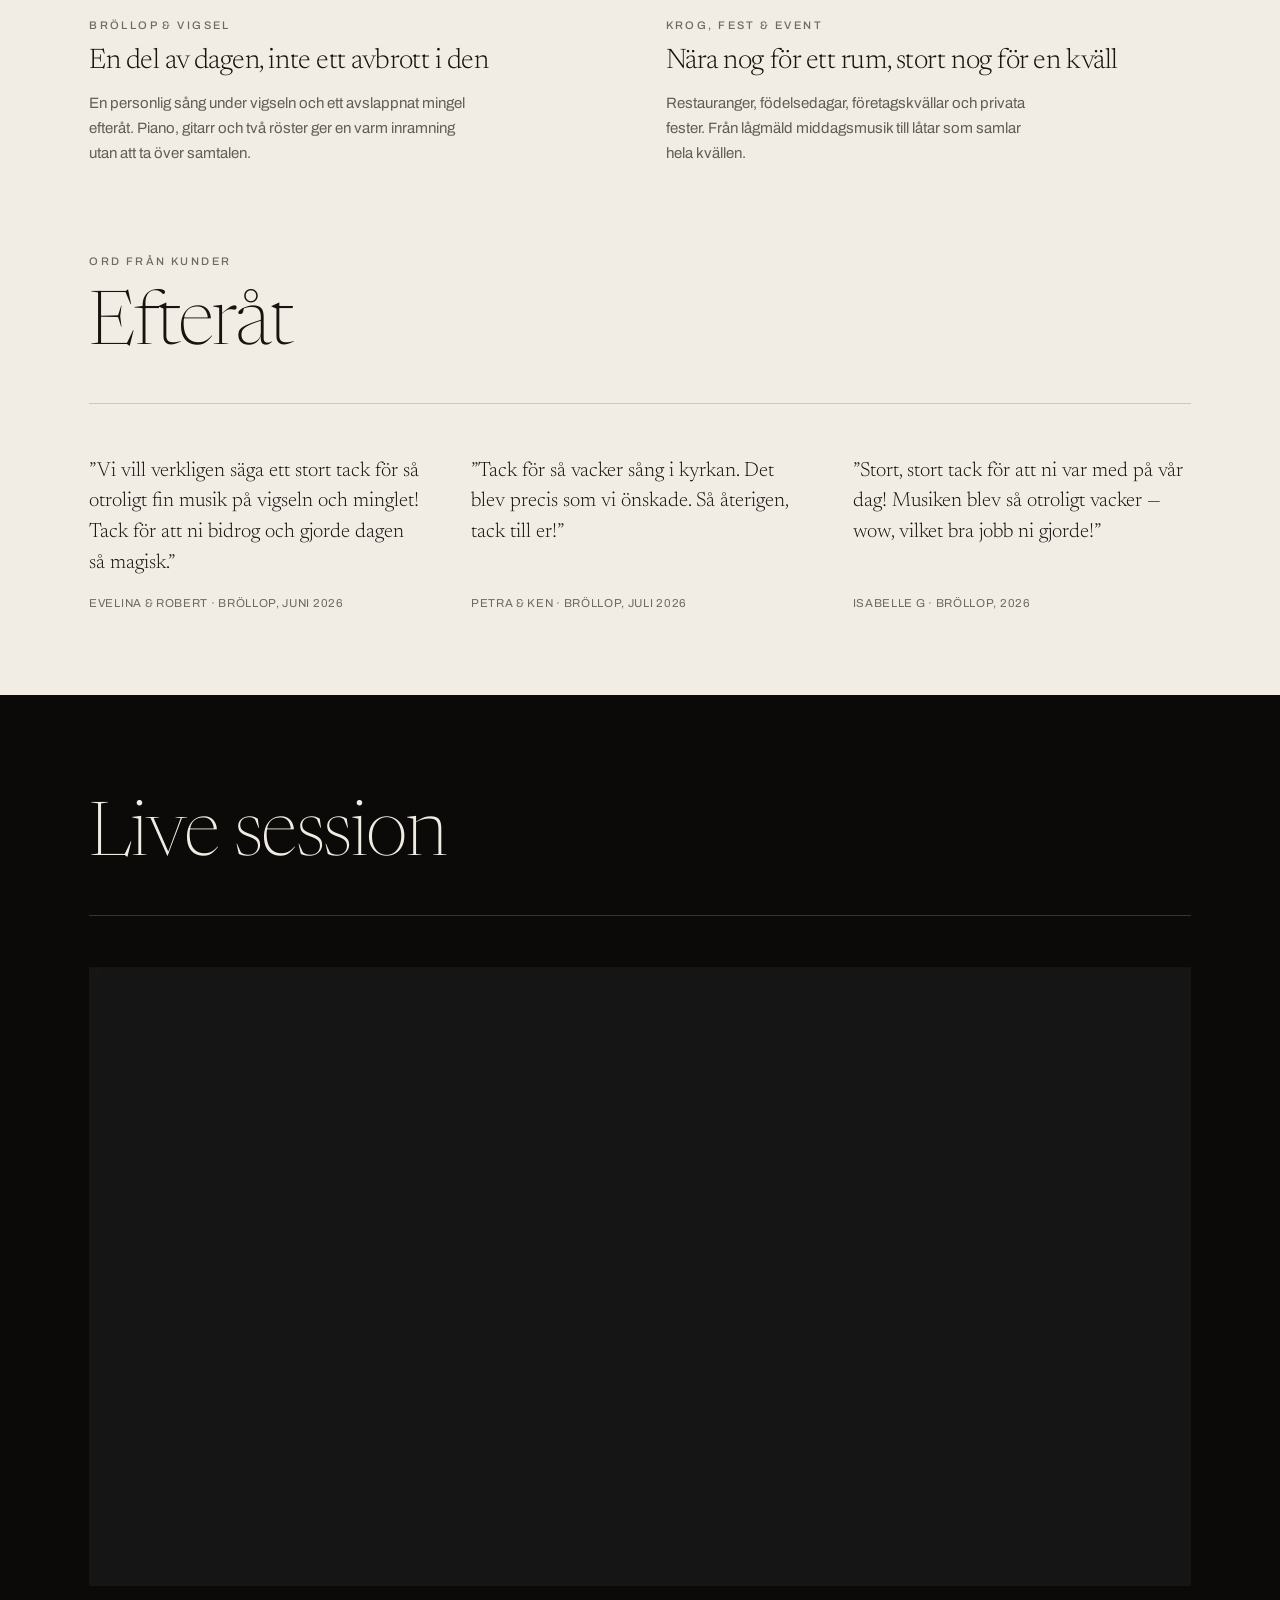
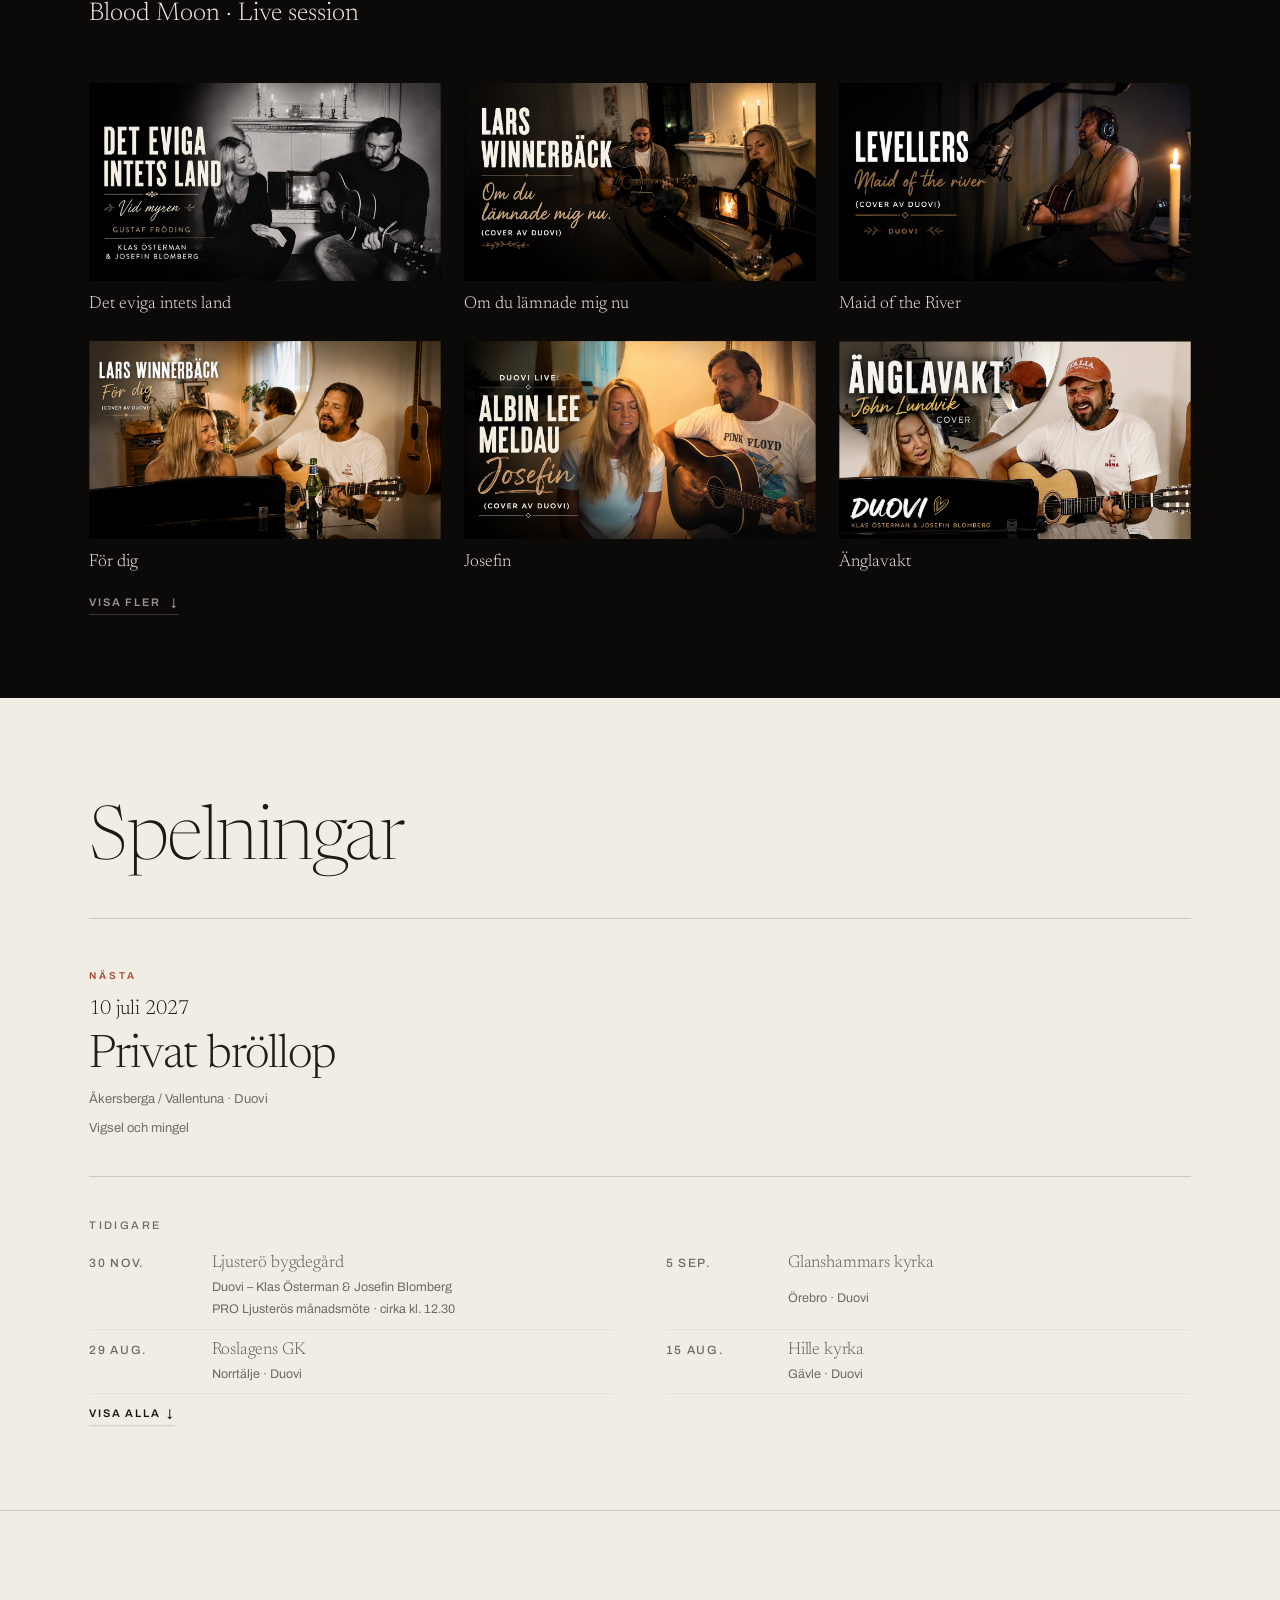
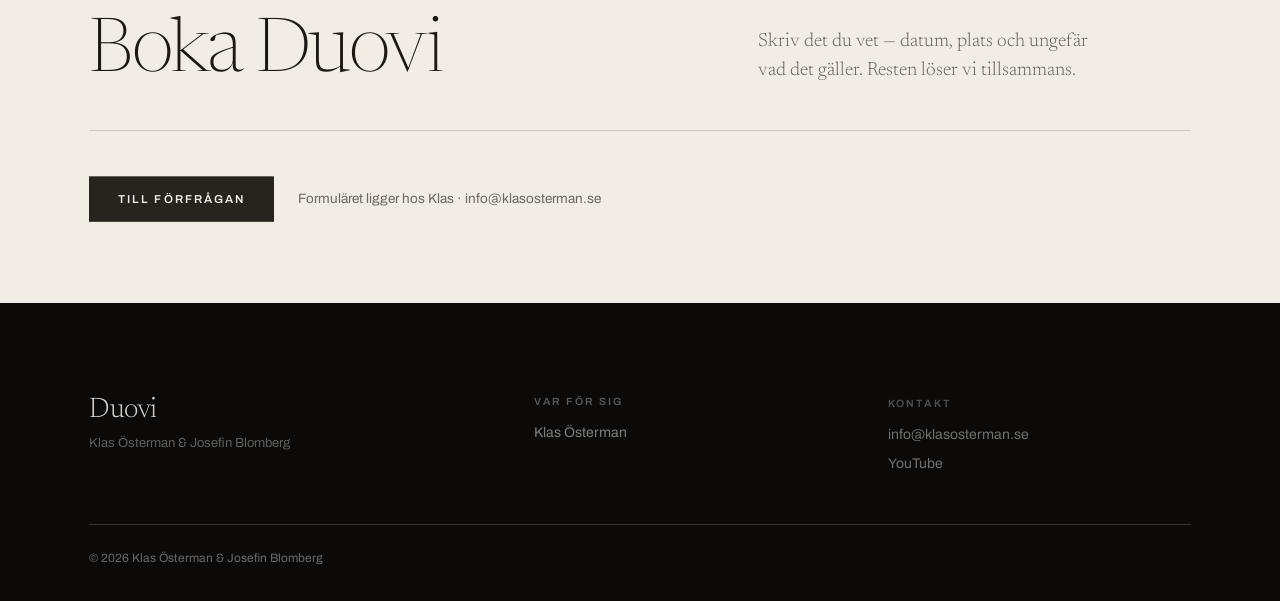
==== commit 82698828: "Add private Duovi wedding on 10 July 2027" ====
--- a/duo/index.html
+++ b/duo/index.html
@@ -738,6 +738,12 @@
             <span class="v">Ljusterö bygdegård</span>
             <span class="m">Duovi – Klas Österman &amp; Josefin Blomberg</span>
             <span class="m">PRO Ljusterös månadsmöte · cirka kl. 12.30</span>
+          </div>
+          <div class="gig rv" data-date="2027-07-10" data-publik="nej">
+            <span class="d">10 jul 2027</span>
+            <span class="v">Privat bröllop</span>
+            <span class="m">Åkersberga / Vallentuna · Duovi</span>
+            <span class="m">Vigsel och mingel</span>
           </div>
         </div>
         <div class="tomspel rv">
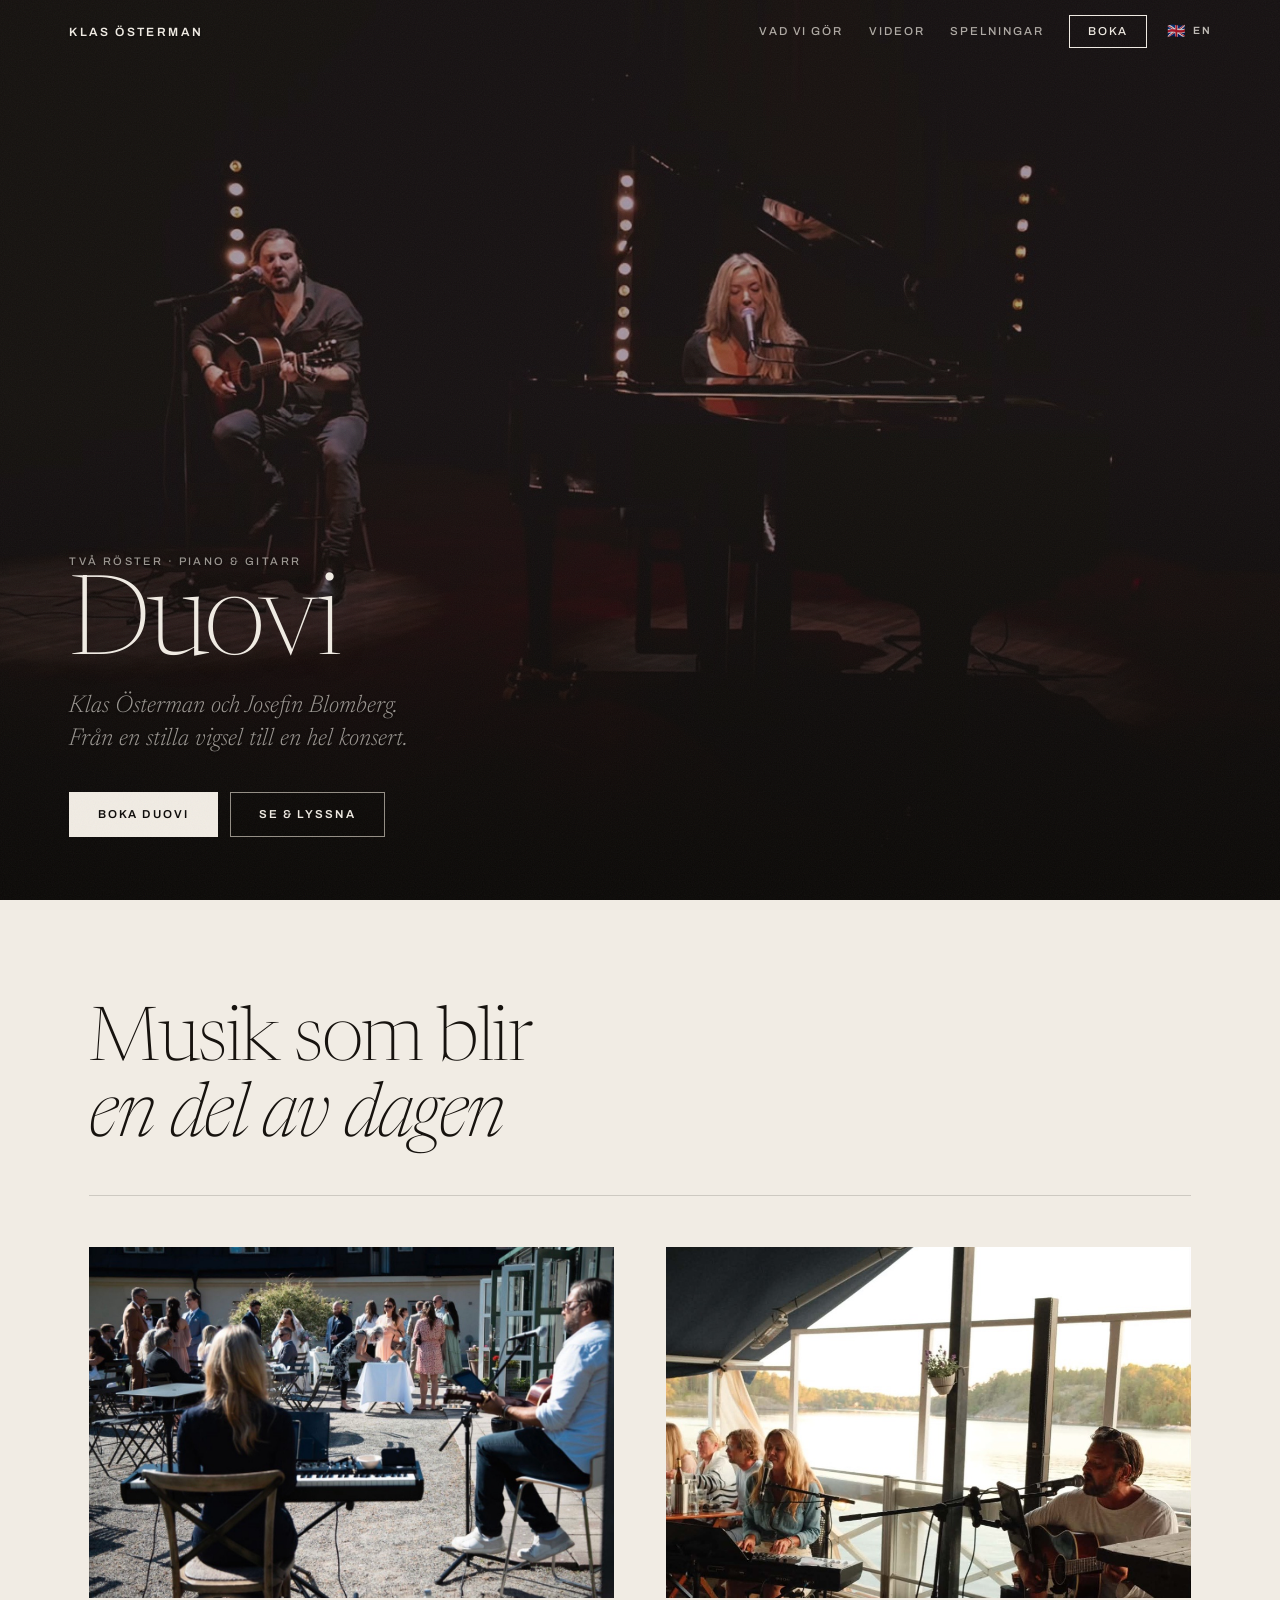
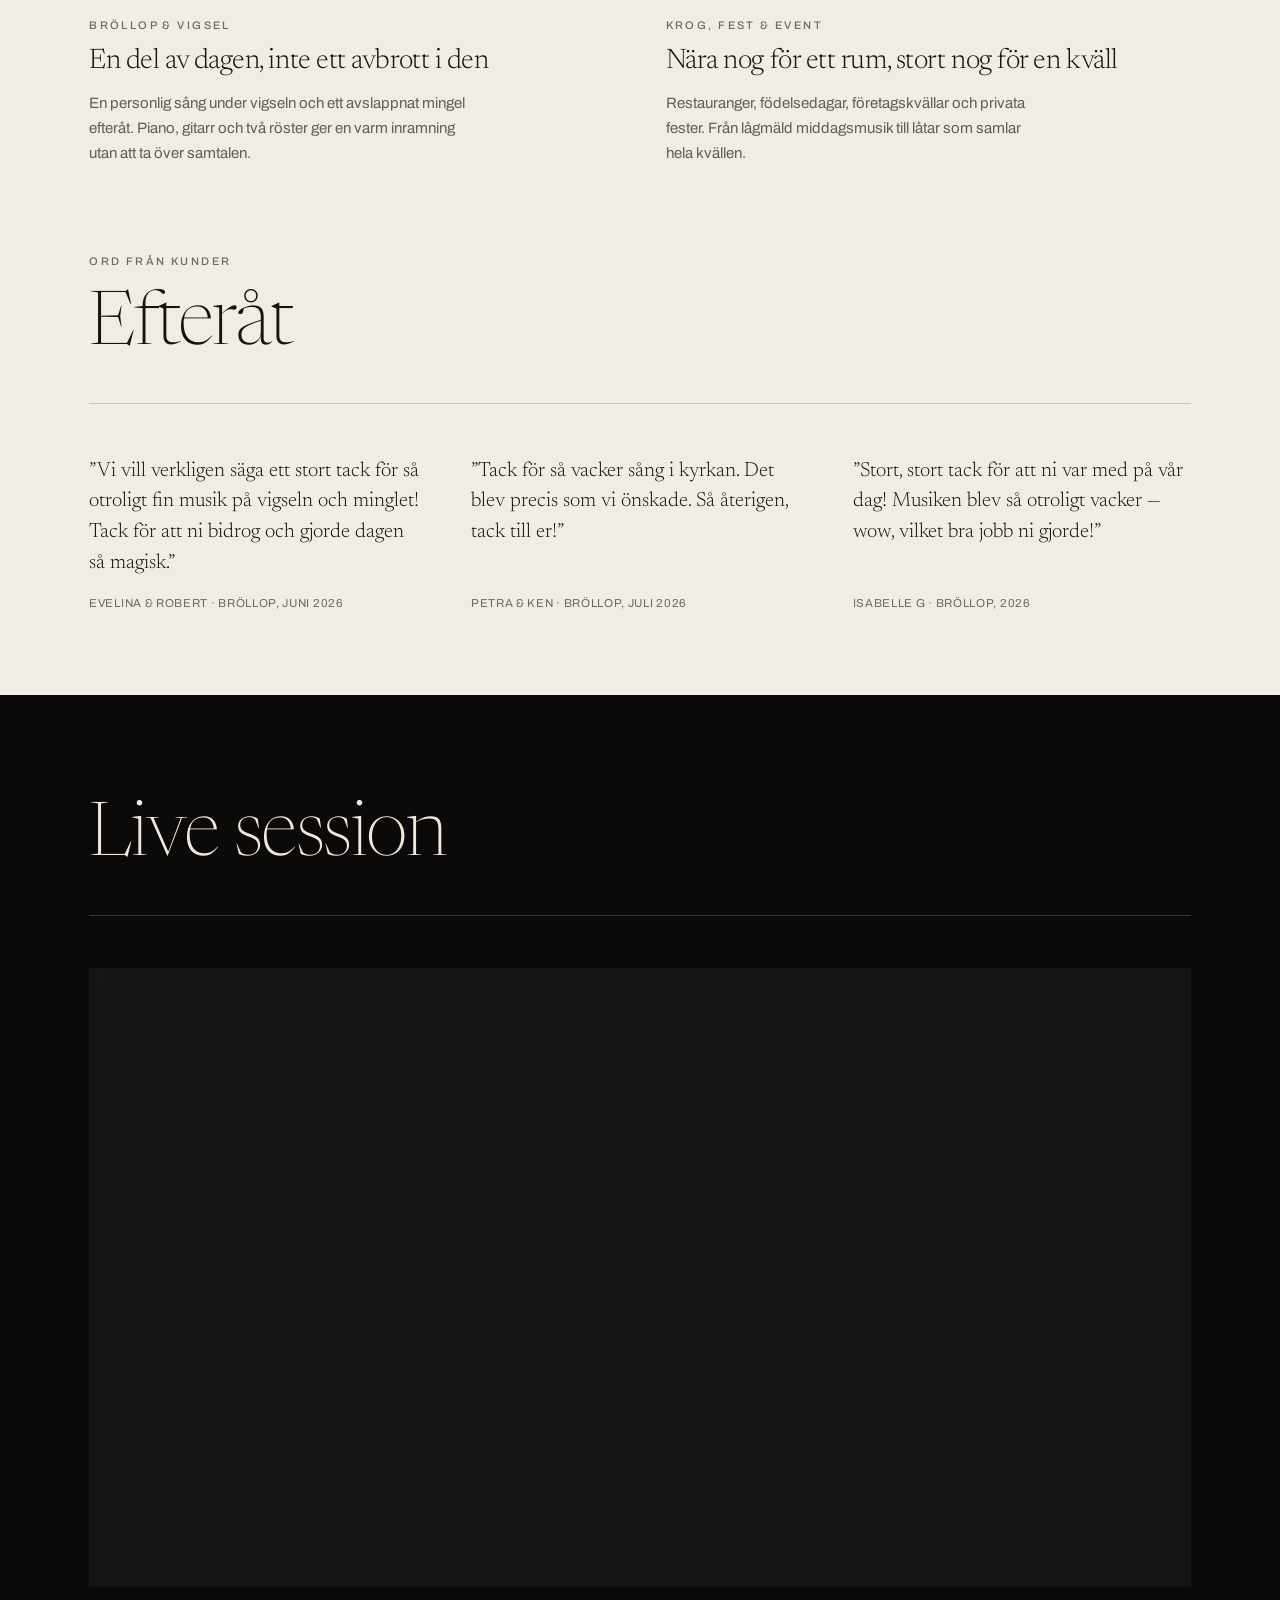
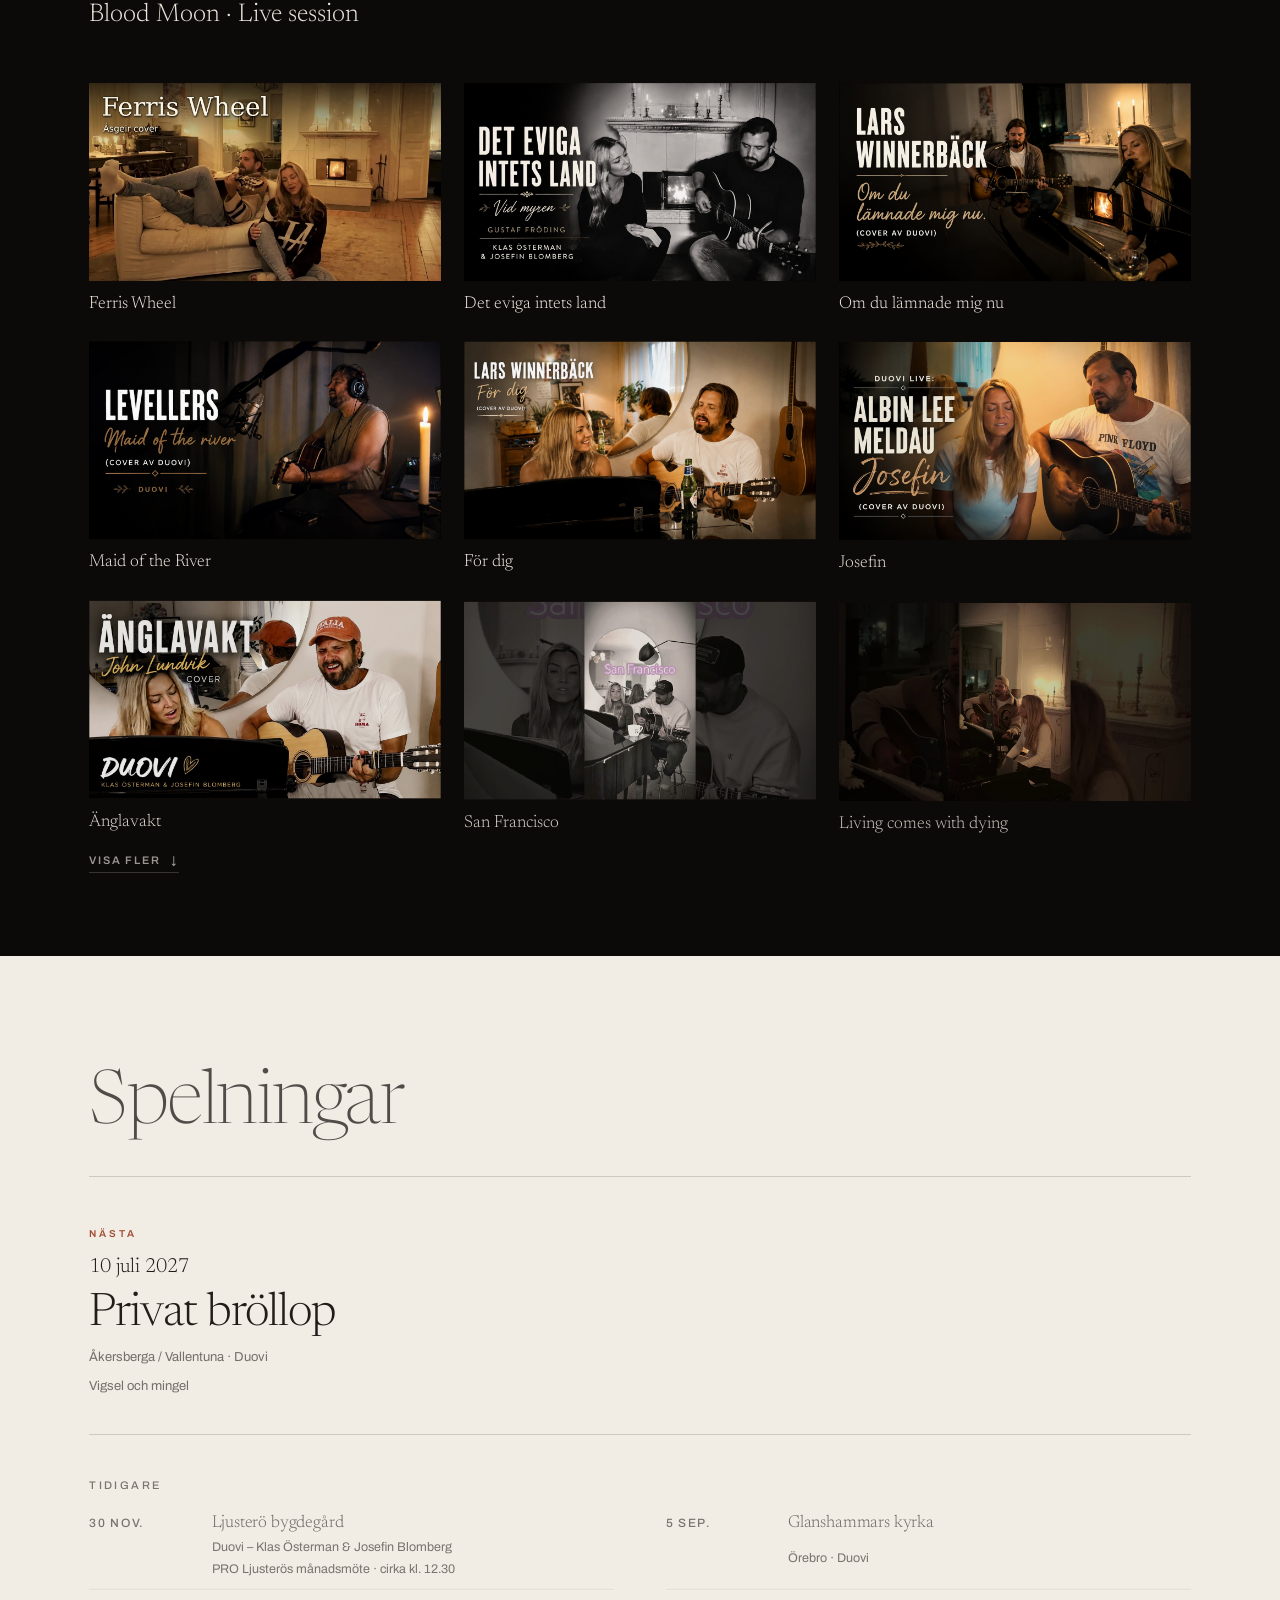
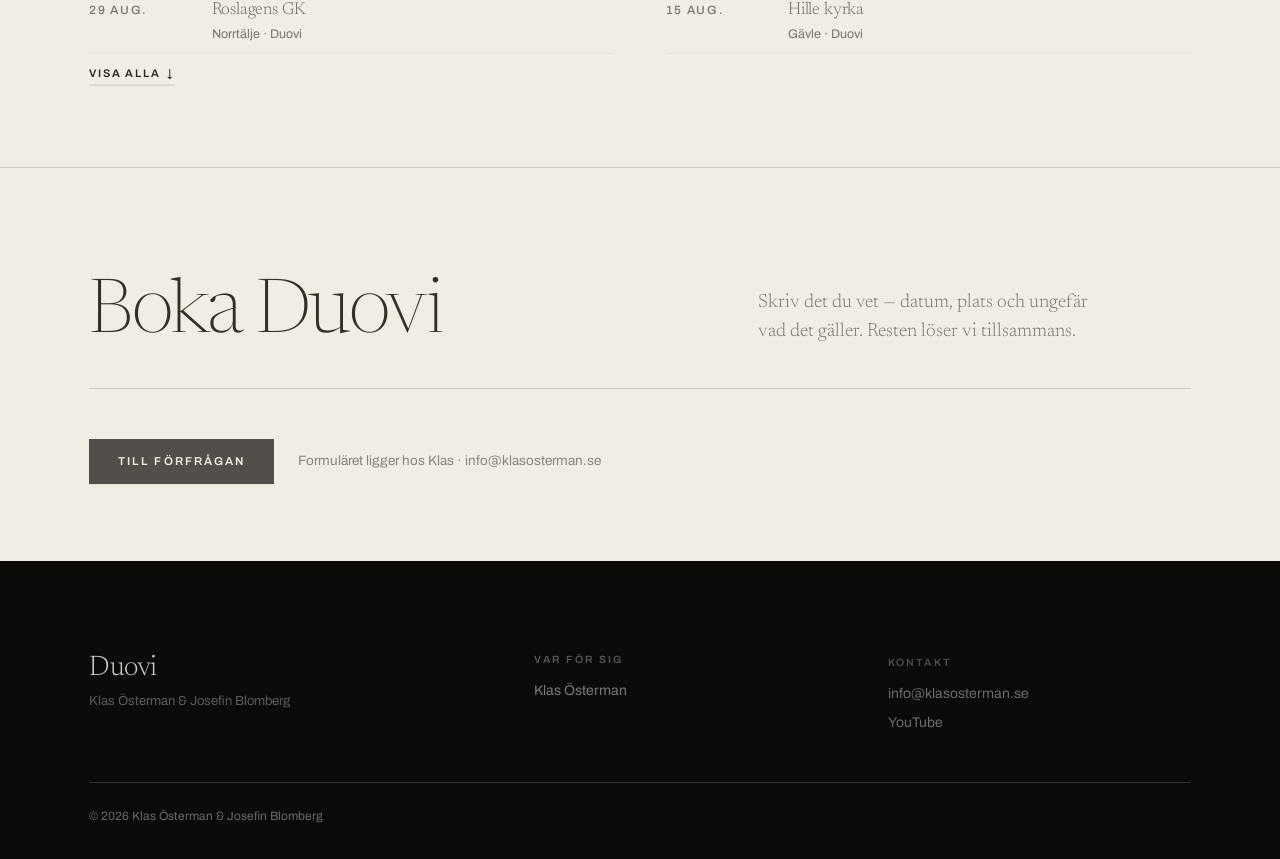
==== commit c547bcc1: "Add live videos to artist and Duovi pages Co-authored-by: Copilot <223556219+Copilot@users.noreply.g" ====
--- a/duo/index.html
+++ b/duo/index.html
@@ -695,6 +695,8 @@
       </button>
     </div>
     <div class="duogrid">
+      <button class="kort rv" type="button" data-yt="Hqtj4NgHu2E" data-t="Ferris Wheel" aria-label="Spela Ferris Wheel">
+        <span class="ram"><img src="../assets/ferris-wheel-live.jpg" alt="" width="1280" height="720"><span class="sp">Spela</span></span><span class="kt">Ferris Wheel</span></button>
       <button class="kort rv" type="button" data-yt="epgLor8Q7ns" data-t="Det eviga intets land" aria-label="Spela Det eviga intets land">
         <span class="ram"><img src="../assets/duovid-eviga.jpg" alt="" width="1280" height="720"><span class="sp">Spela</span></span><span class="kt">Det eviga intets land</span></button>
       <button class="kort rv" type="button" data-yt="1yt9LfNf8ZM" data-t="Om du lämnade mig nu" aria-label="Spela Om du lämnade mig nu">
@@ -707,9 +709,9 @@
         <span class="ram"><img src="../assets/duovid-josefin.jpg" alt="" width="1280" height="720"><span class="sp">Spela</span></span><span class="kt">Josefin</span></button>
       <button class="kort rv" type="button" data-yt="OTCFXBb_DKw" data-t="Änglavakt" aria-label="Spela Änglavakt">
         <span class="ram"><img src="../assets/duovid-anglavakt.jpg" alt="" width="1280" height="720"><span class="sp">Spela</span></span><span class="kt">Änglavakt</span></button>
-      <button class="kort rv extra" type="button" data-yt="w5T6a0E-rKA" data-t="San Francisco" aria-label="Spela San Francisco">
+      <button class="kort rv" type="button" data-yt="w5T6a0E-rKA" data-t="San Francisco" aria-label="Spela San Francisco">
         <span class="ram"><img src="../assets/duovid-sanfran.jpg" alt="" width="1280" height="720"><span class="sp">Spela</span></span><span class="kt">San Francisco</span></button>
-      <button class="kort rv extra" type="button" data-yt="quZoqEIczVs" data-t="Living comes with dying" aria-label="Spela Living comes with dying">
+      <button class="kort rv" type="button" data-yt="quZoqEIczVs" data-t="Living comes with dying" aria-label="Spela Living comes with dying">
         <span class="ram"><img src="../assets/duovid-living.jpg" alt="" width="1280" height="720"><span class="sp">Spela</span></span><span class="kt">Living comes with dying</span></button>
       <button class="kort rv extra" type="button" data-yt="ypPF4HfDf0k" data-t="Santeria" aria-label="Spela Santeria">
         <span class="ram"><img src="../assets/duovid-santeria.jpg" alt="" width="1280" height="720"><span class="sp">Spela</span></span><span class="kt">Santeria</span></button>
@@ -1042,9 +1044,10 @@
     slot.innerHTML = '';
     var f = document.createElement('iframe');
     var safari = /^((?!chrome|android).)*safari/i.test(navigator.userAgent);
-    f.src = 'https://www.youtube.com/embed/' + id + '?autoplay=1&playsinline=0&rel=0&modestbranding=1'
+    f.src = 'https://www.youtube.com/embed/' + id + '?autoplay=1&playsinline=1&rel=0&modestbranding=1'
       + (safari ? '&mute=1' : '');
     f.title = titel || 'Video';
+    f.referrerPolicy = 'strict-origin-when-cross-origin';
     f.allow = 'accelerometer; autoplay; clipboard-write; encrypted-media; fullscreen; picture-in-picture';
     f.setAttribute('allowfullscreen', '');
     slot.appendChild(f);
@@ -1144,7 +1147,7 @@
   }, { threshold: .35 }).observe(v);
 })();
 
-/* Tre extra musikvideor fälls ut på begäran. */
+/* Den sista extra musikvideon fälls ut på begäran. */
 (function(){
   var grid = document.querySelector('.duogrid'), knapp = document.querySelector('.videomer');
   if (!grid || !knapp) return;
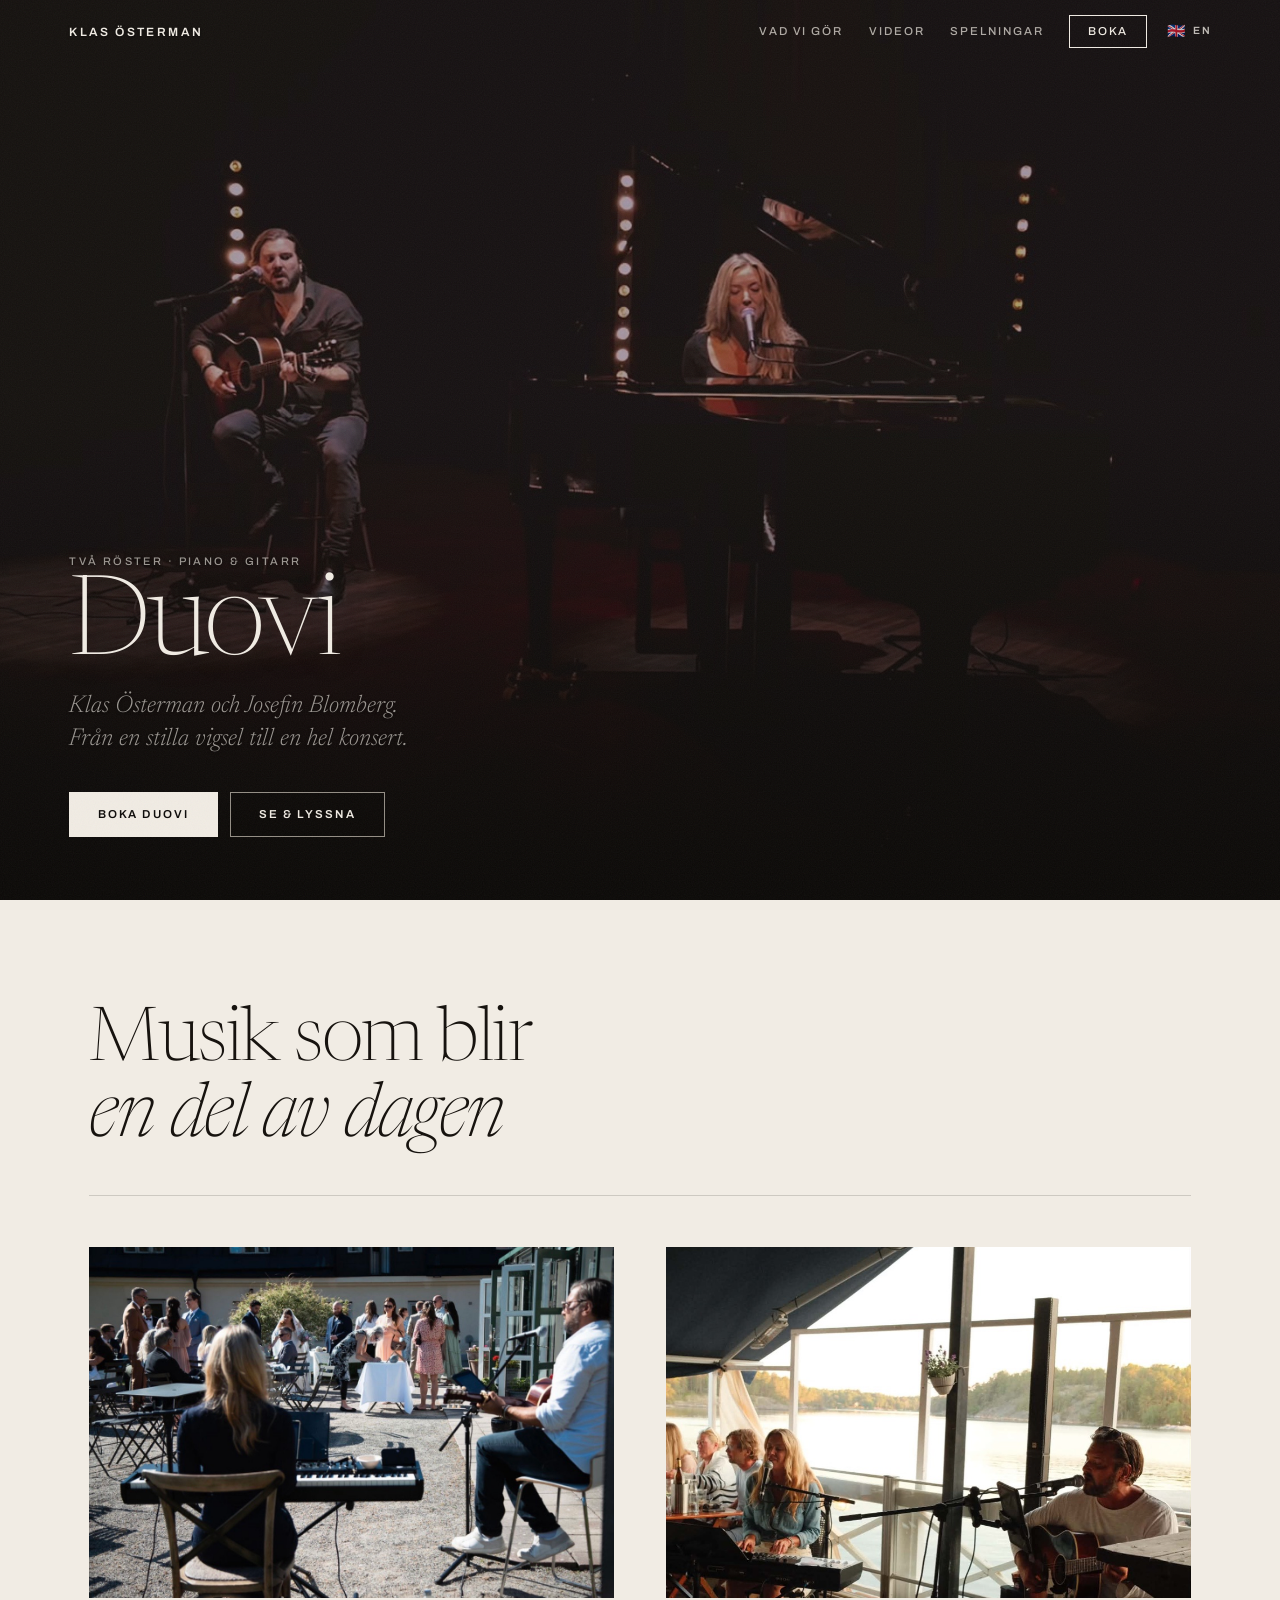
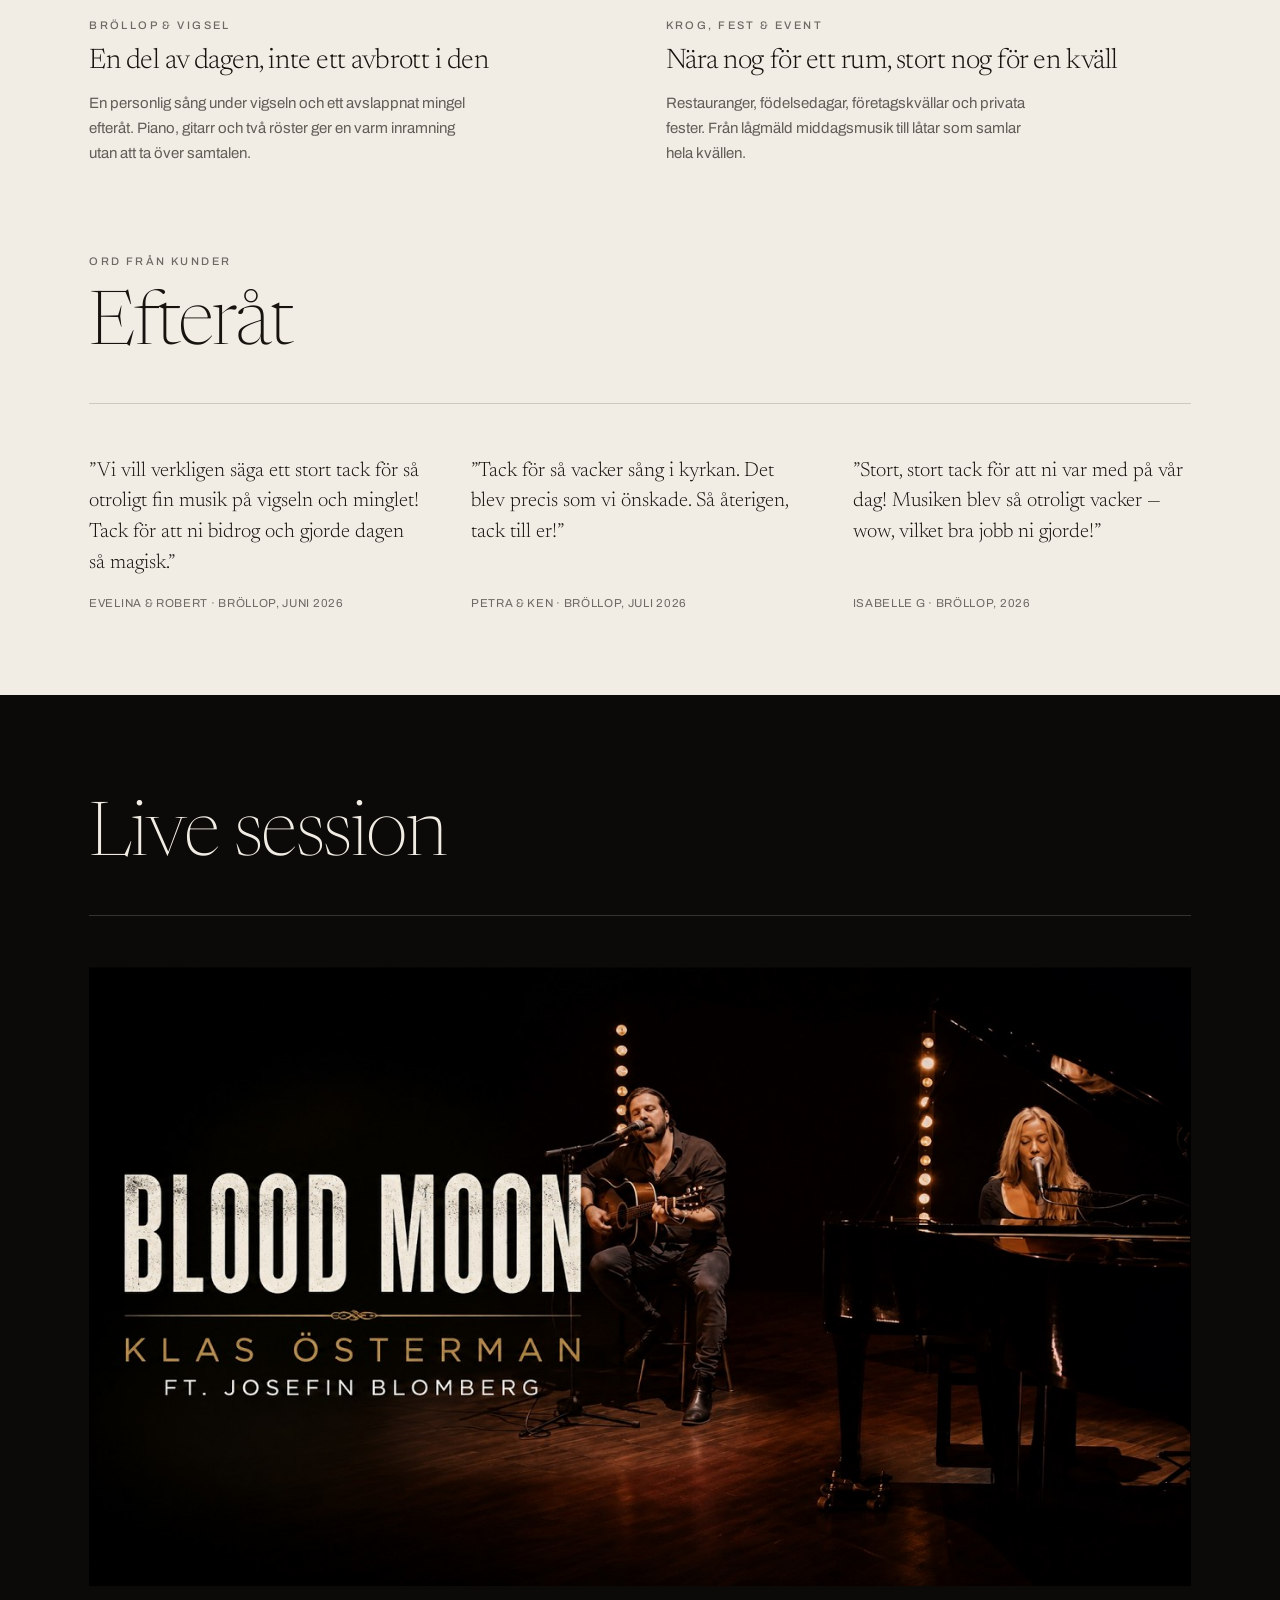
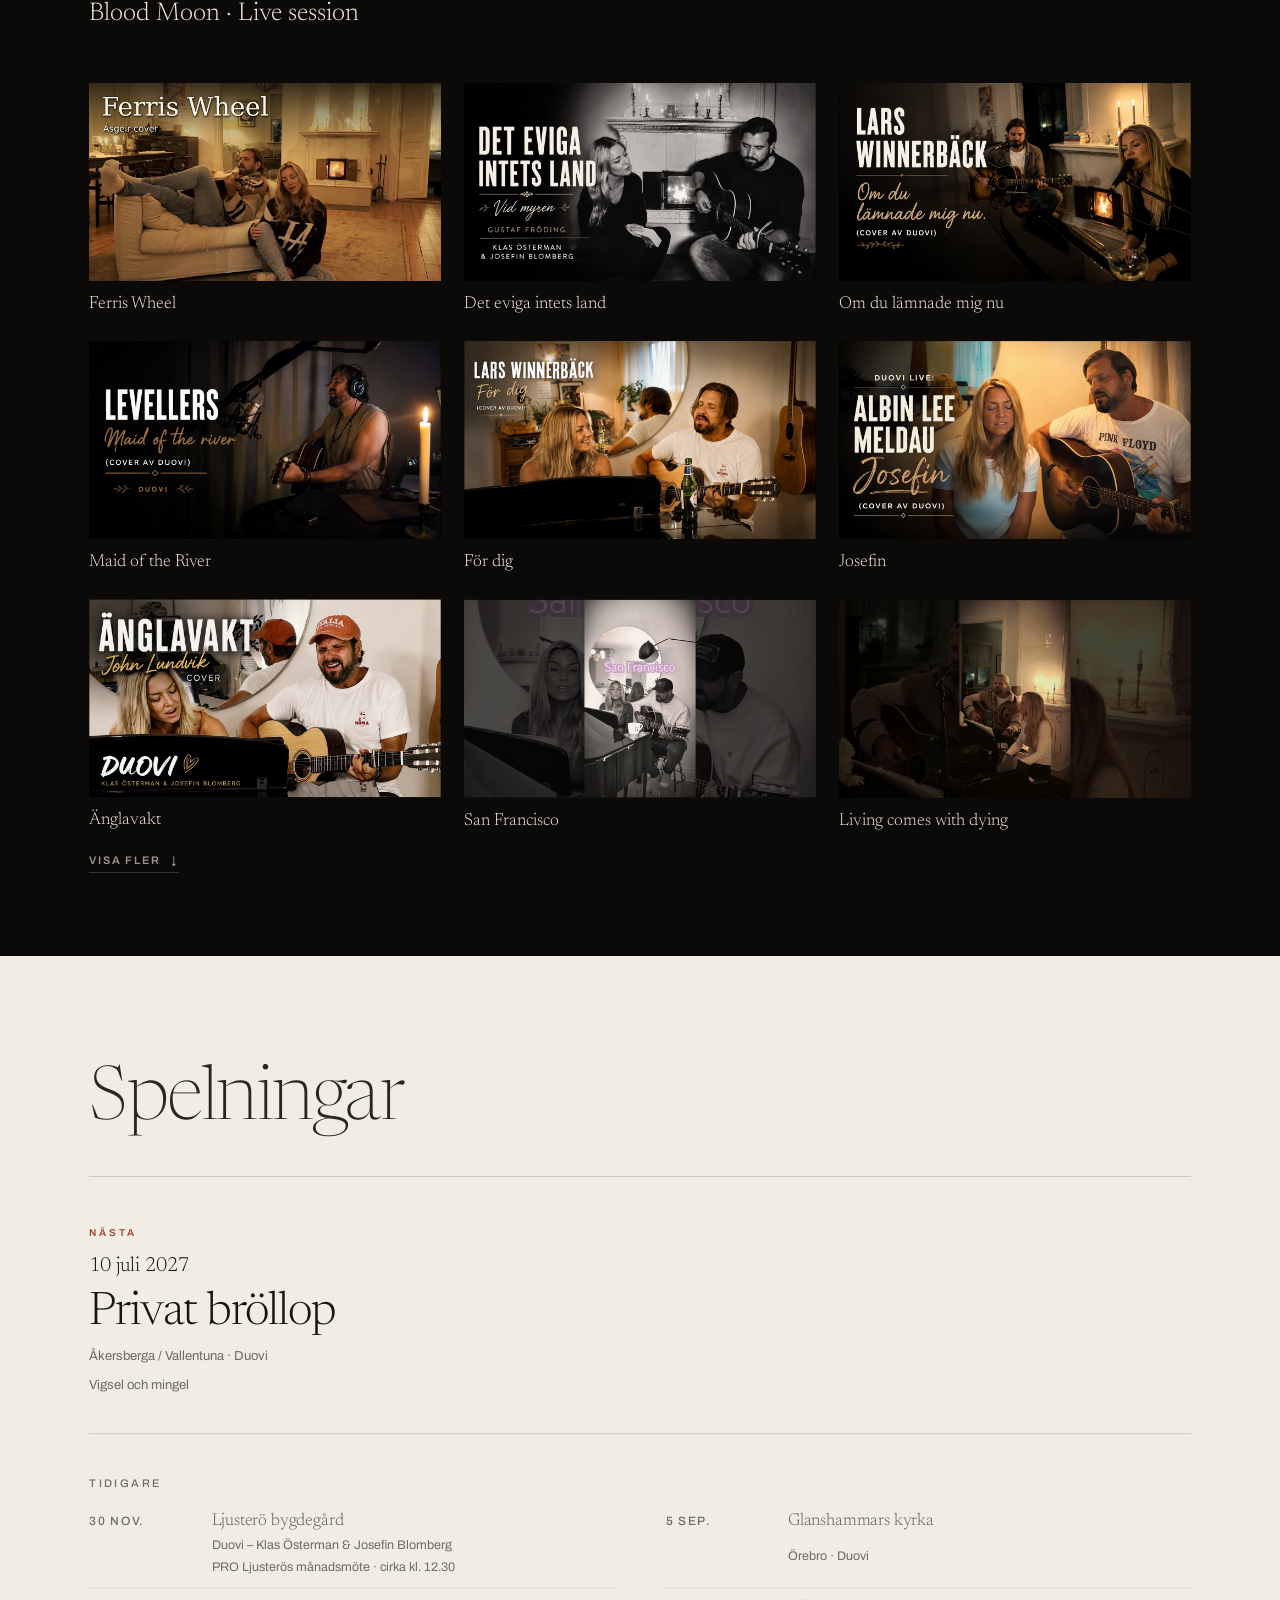
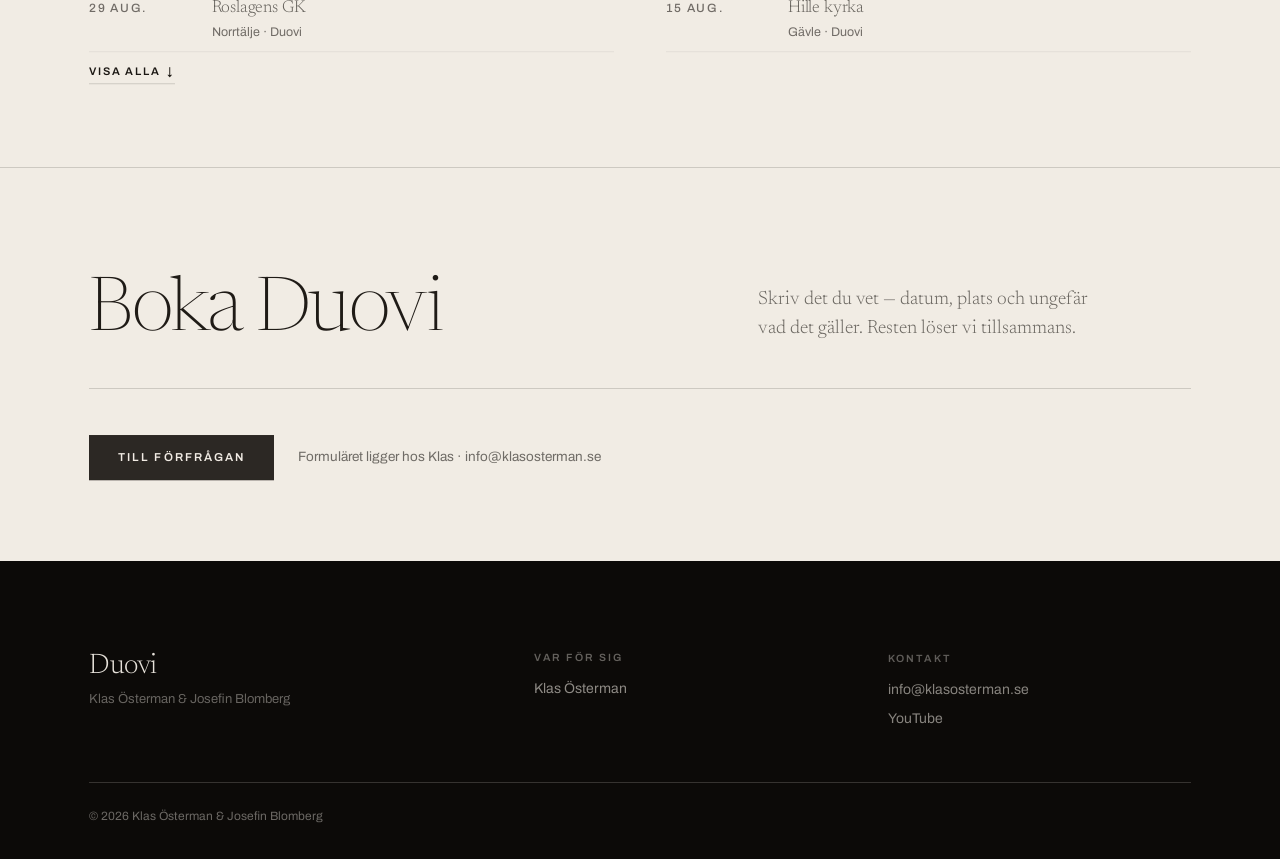
==== commit afa26816: "Fix black Blood Moon preview poster on duo pages" ====
--- a/duo/index.html
+++ b/duo/index.html
@@ -686,7 +686,7 @@
            bilden krävde en gradient som mörkade en redan mörk video. -->
       <button class="kort duk" type="button" data-yt="LKZUf40ns8o" data-t="Blood Moon — live session" aria-label="Spela Blood Moon live session">
         <span class="ram">
-          <video muted loop playsinline preload="none" poster="../assets/duo-bloodmoon-poster-2.jpg" aria-hidden="true">
+          <video muted loop playsinline preload="none" poster="../assets/duo-bloodmoon-cover.jpg" aria-hidden="true">
             <source src="../assets/duo-bloodmoon-live-2.mp4" type="video/mp4">
           </video>
           <span class="sp">Spela</span>
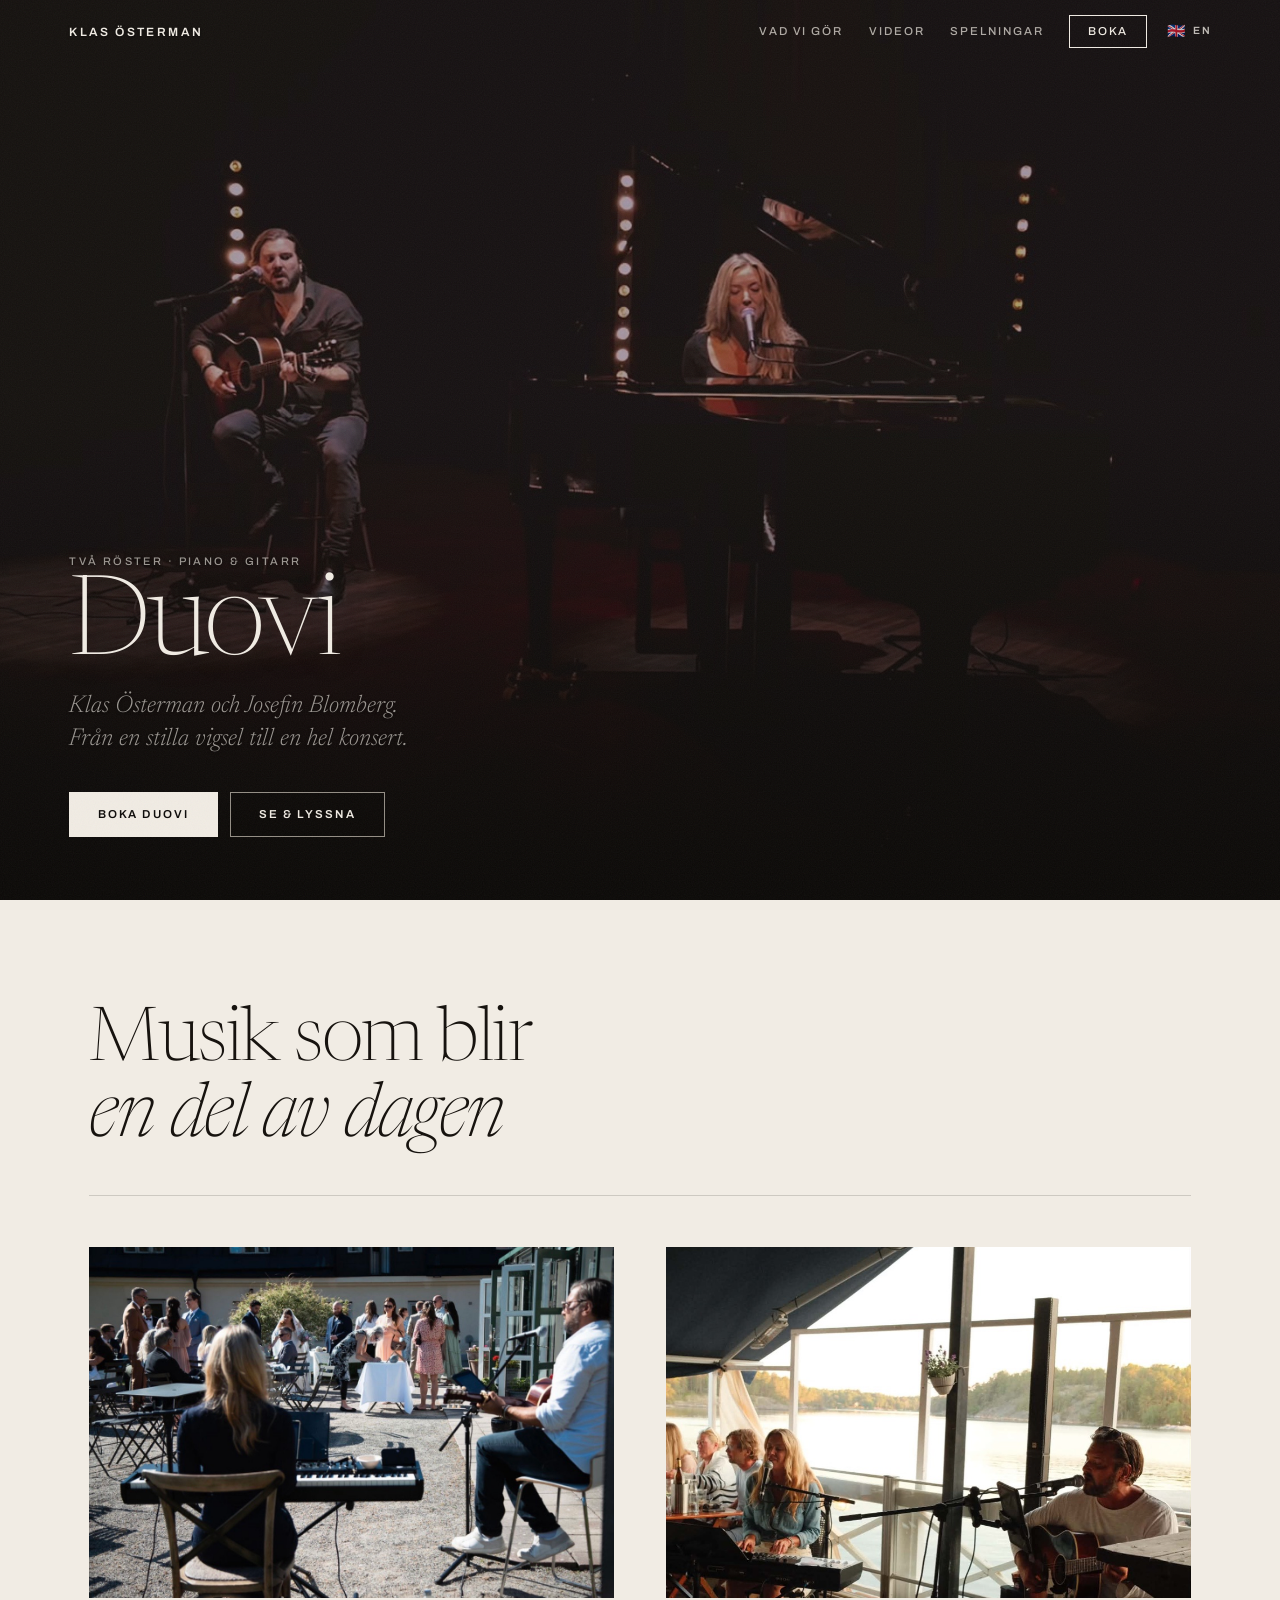
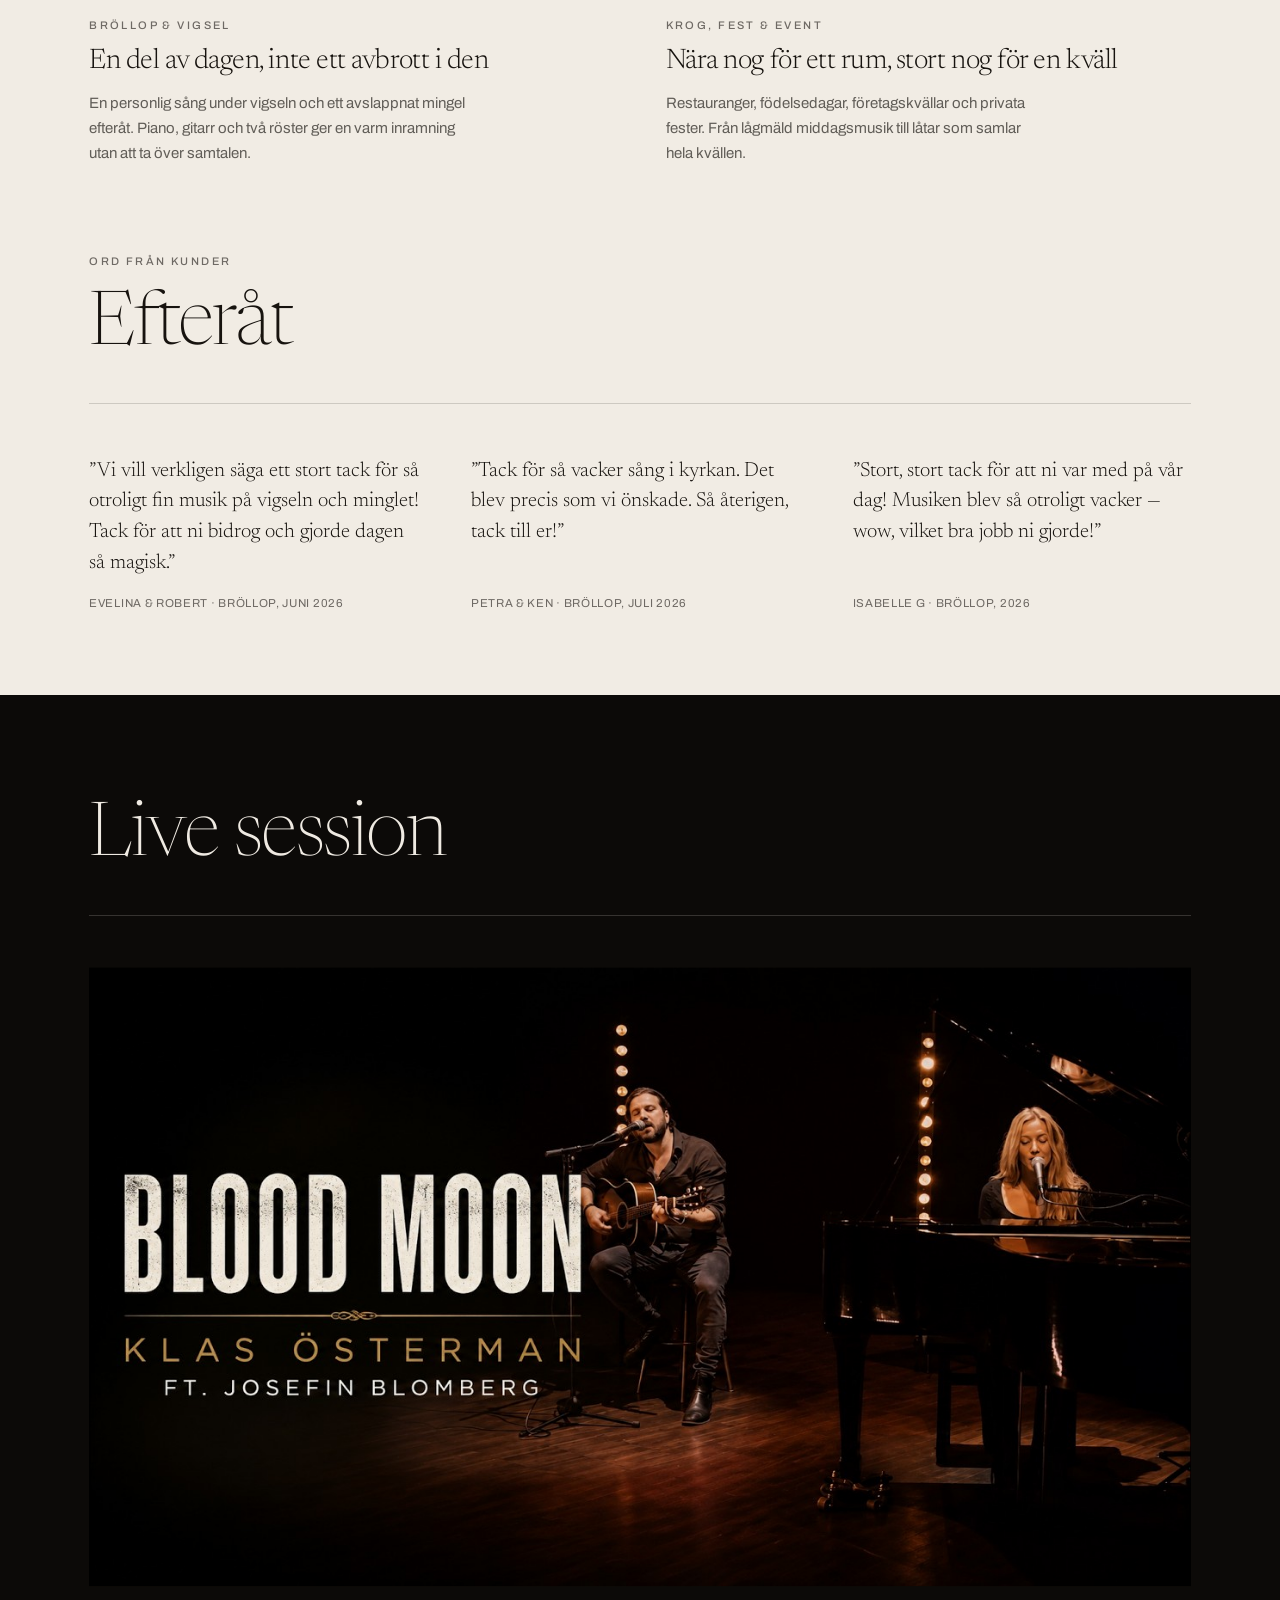
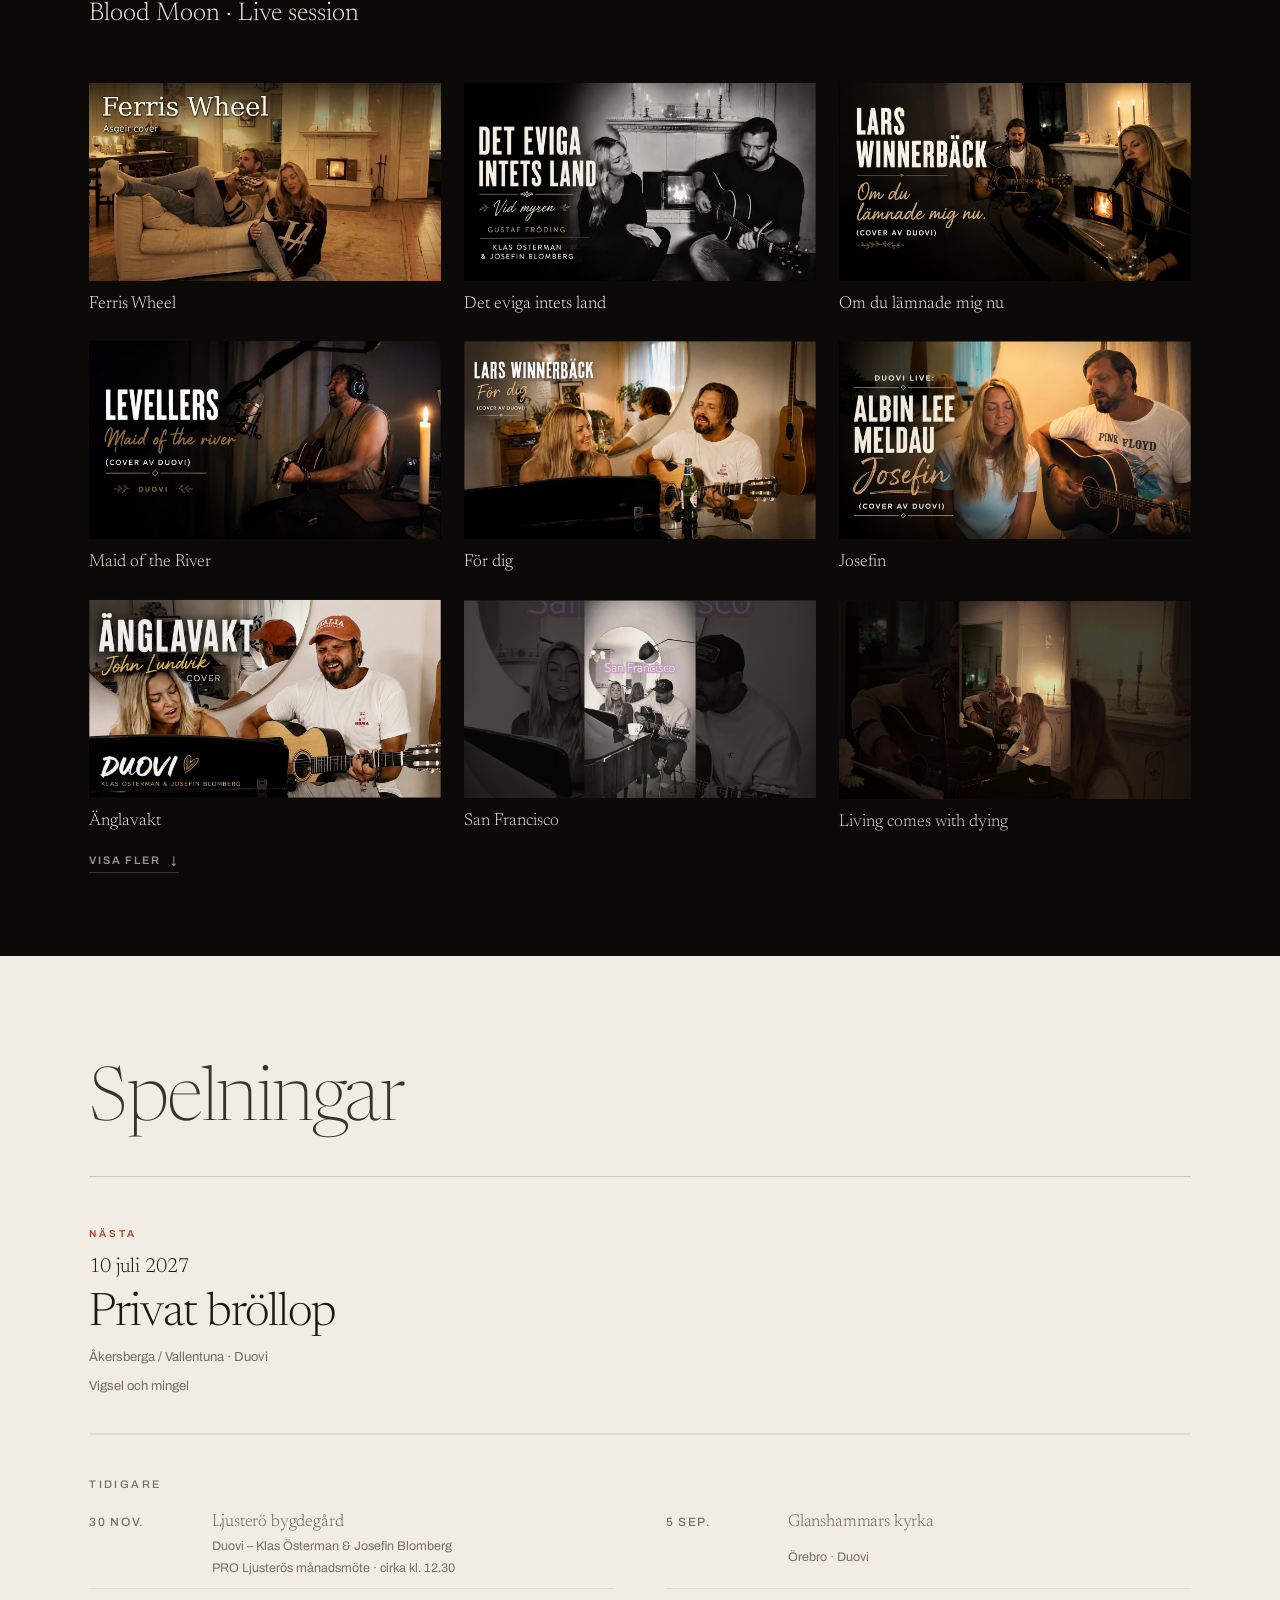
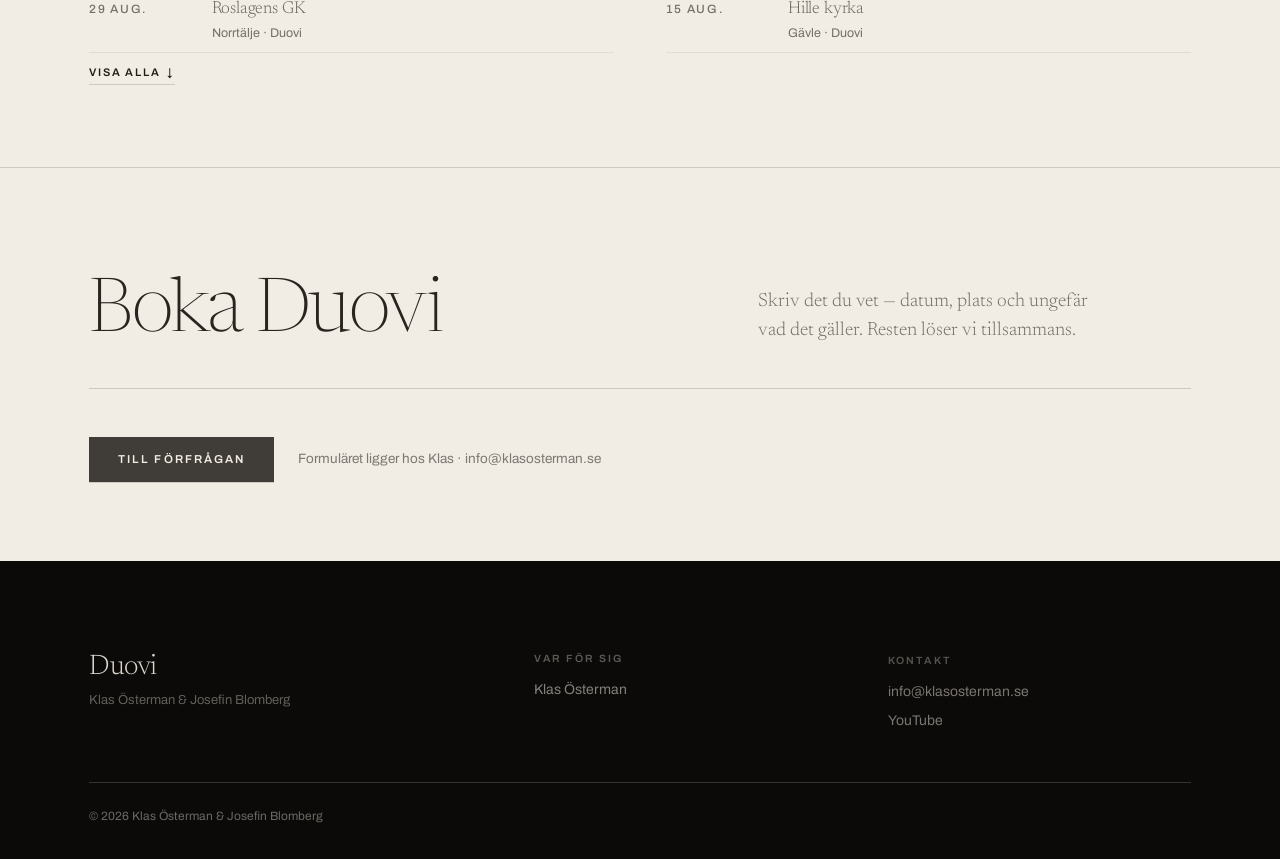
==== commit 6fea6d8f: "Serve crawlable K favicon for Google search" ====
--- a/duo/index.html
+++ b/duo/index.html
@@ -23,7 +23,7 @@
 <link rel="alternate" hreflang="sv" href="https://klasosterman.se/duovi/">
 <link rel="alternate" hreflang="en" href="https://klasosterman.se/en/duovi/">
 <link rel="alternate" hreflang="x-default" href="https://klasosterman.se/duovi/">
-<link rel="icon" href="data:image/svg+xml,%3Csvg xmlns='http://www.w3.org/2000/svg' viewBox='0 0 32 32'%3E%3Crect width='32' height='32' fill='%230e0b09'/%3E%3Ctext x='16' y='24' font-family='Georgia,serif' font-size='23' fill='%23efe7d9' text-anchor='middle'%3EK%3C/text%3E%3C/svg%3E">
+<link rel="icon" type="image/png" sizes="192x192" href="/favicon.png">
 <link rel="stylesheet" href="../fonts/fonts.css">
 <link rel="stylesheet" href="../fonts/fonts-b.css">
 <style>
